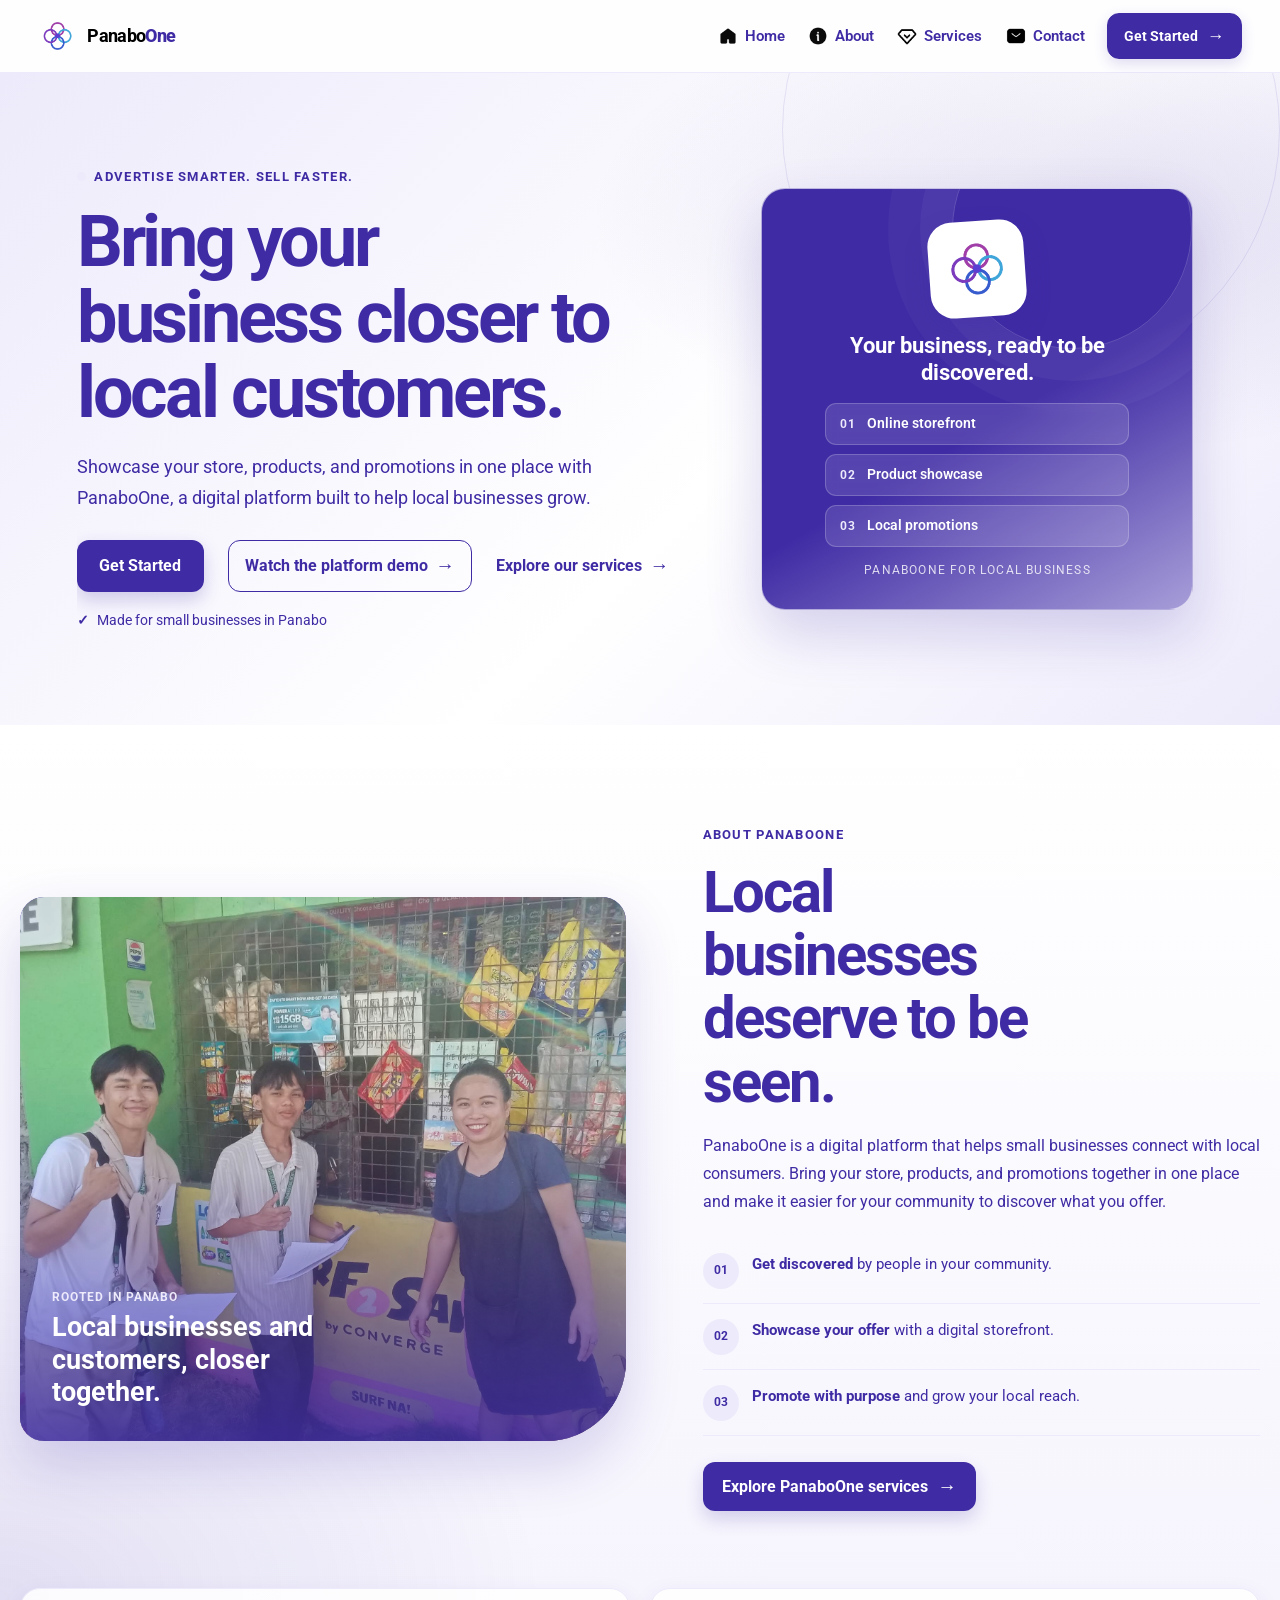
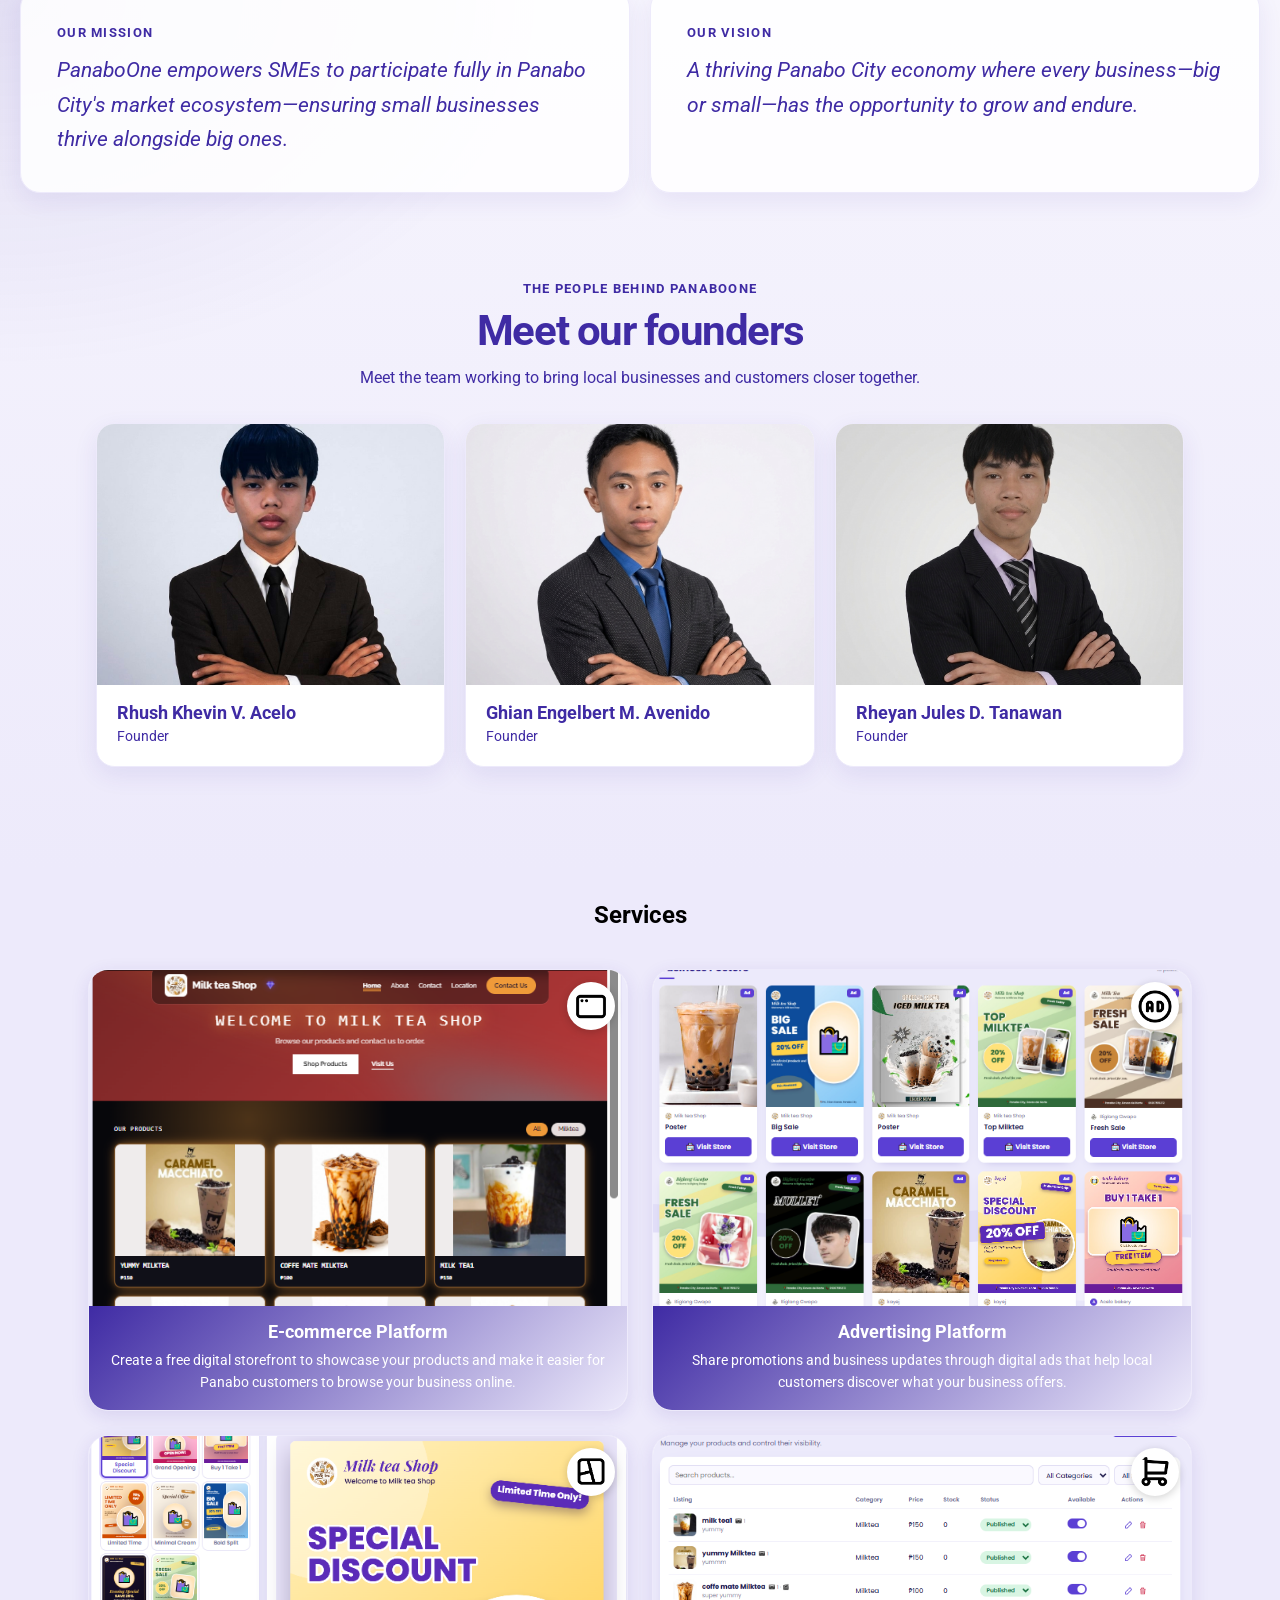
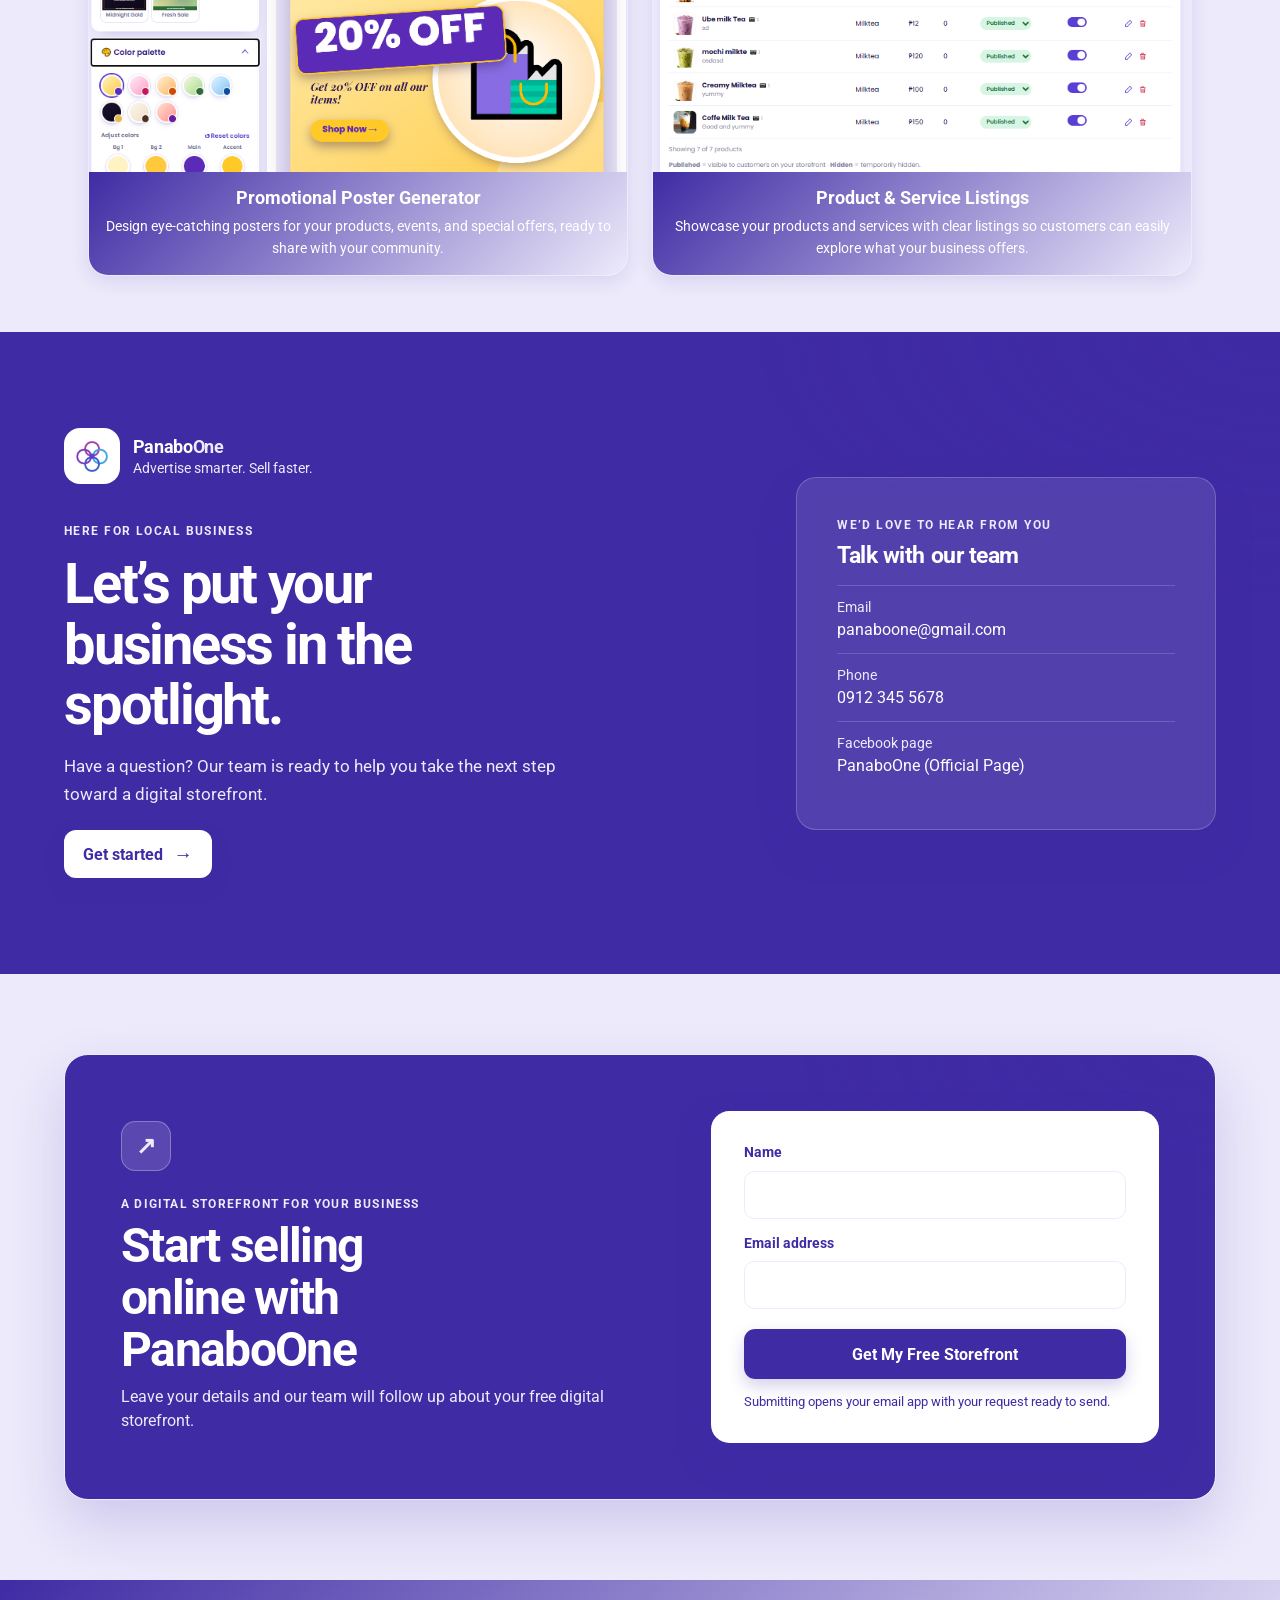
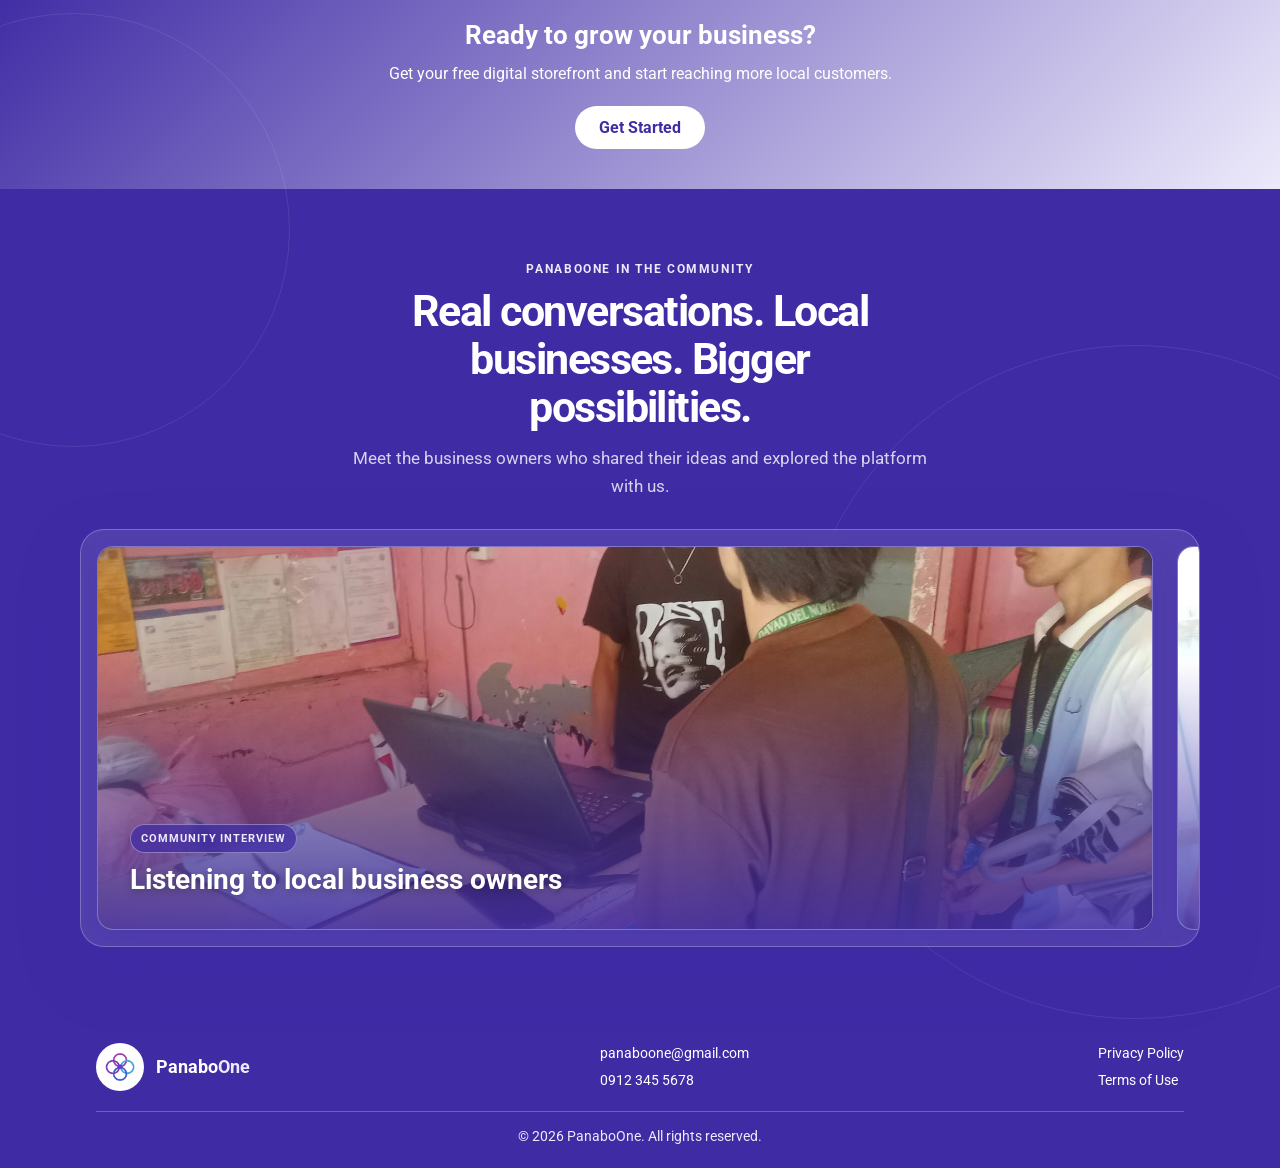
==== index.html @ dd3eda72 "Fix 404 error v4" ====
<!DOCTYPE html>
<html lang="en">
<head>
    <meta charset="UTF-8">
    <meta name="viewport" content="width=device-width, initial-scale=1.0">
    <title>PanaboOne | Landing Page</title>
    <link rel="stylesheet" href="index.css">
    <link rel="stylesheet" href="https://fonts.googleapis.com/css?family=Roboto">
</head>
<body>
    <header>
        <div id="nav-container">
            <a class="site-brand" href="#home" aria-label="PanaboOne home">
                <img src="Assets/Logo-v2.png" alt="" id="logo">
                <span style="font-family: Roboto; font-weight: bold; color: black;">Panabo<strong>One</strong></span>
            </a>
            <div id="nav-menu-icon-container">
                <nav id="nav" aria-label="Main navigation" aria-hidden="true">
                    <div class="nav-panel-heading">
                        <span>Explore PanaboOne</span>
                        <p>Discover how we help local businesses grow.</p>
                    </div>
                    <ul>
                        <li><a href="#home"><img src="Assets/Home-icon.png" alt="">Home</a></li>
                        <li><a href="#about"><img src="Assets/about-icon.png" alt="">About</a></li>
                        <li><a href="#services"><img src="Assets/services-icon.png" alt="">Services</a></li>
                        <li><a href="#contact"><img src="Assets/contact-icon.png" alt="">Contact</a></li>
                    </ul>
                </nav>
                <a class="nav-cta" href="https://panaboone.vercel.app/CreateAccount/createAccount.html" target="_blank">Get Started <span aria-hidden="true">&rarr;</span></a>
                <button id="nav-btn" type="button" aria-label="Open navigation menu" aria-controls="nav" aria-expanded="false">
                    <img src="Assets/menu-icon-black.png" alt="" id="nav-menu-icon">
                </button>
            </div>
        </div>
    </header>
    <button id="nav-overlay" type="button" aria-label="Close navigation menu" tabindex="-1" hidden></button>
    <main>
        <section id="home" class="sections">
            <div id="hero-cont">
                <div class="hero-copy">
                    <p class="hero-eyebrow">Advertise smarter. Sell faster.</p>
                    <h1>Bring your business closer to <span>local customers.</span></h1>
                    <p class="hero-description">
                        Showcase your store, products, and promotions in one place with PanaboOne,
                        a digital platform built to help local businesses grow.
                    </p>
                    <div class="hero-actions">
                        <a href="https://panaboone.vercel.app/CreateAccount/createAccount.html" target="_blank" id="CTA-btn">Get Started</a>
                        <a href="PanaboOne-Promotional/Demo/demo.html" class="demo-button">Watch the platform demo <span aria-hidden="true">&rarr;</span></a>
                        <a href="#services" class="hero-secondary-link">Explore our services <span aria-hidden="true">&rarr;</span></a>
                    </div>
                    <p class="hero-note">Made for small businesses in Panabo</p>
                </div>
                <div class="hero-visual" aria-label="Ways PanaboOne helps your business">
                    <div class="hero-visual-glow"></div>
                    <div class="hero-logo-wrap">
                        <img src="Assets/Logo-v2.png" alt="panaboOne logo">
                    </div>
                    <p class="hero-visual-title">Your business, ready to be discovered.</p>
                    <ul class="hero-feature-list">
                        <li><span aria-hidden="true">01</span> Online storefront</li>
                        <li><span aria-hidden="true">02</span> Product showcase</li>
                        <li><span aria-hidden="true">03</span> Local promotions</li>
                    </ul>
                    <span class="hero-visual-tag">PanaboOne for local business</span>
                </div>
            </div>  
        </section>

        <section id="about" class="sections">
            <div class="about-layout">
                <div class="about-visual">
                    <img src="Assets/inerview1.jpg" alt="PanaboOne team showcasing digital storefronts inside a local business">
                    <div class="about-visual-caption">
                        <span>Rooted in Panabo</span>
                        <strong>Local businesses and customers, closer together.</strong>
                    </div>
                </div>
                <div class="about-copy">
                    <p class="about-eyebrow">About PanaboOne</p>
                    <h2>Local businesses deserve to be seen.</h2>
                    <p>
                        PanaboOne is a digital platform that helps small businesses connect with local consumers.
                        Bring your store, products, and promotions together in one place and make it easier for your
                        community to discover what you offer.
                    </p>
                    <ul class="about-benefits">
                        <li><span aria-hidden="true">01</span><span><strong>Get discovered</strong> by people in your community.</span></li>
                        <li><span aria-hidden="true">02</span><span><strong>Showcase your offer</strong> with a digital storefront.</span></li>
                        <li><span aria-hidden="true">03</span><span><strong>Promote with purpose</strong> and grow your local reach.</span></li>
                    </ul>
                    <a class="about-cta" href="#services">Explore PanaboOne services <span aria-hidden="true">&rarr;</span></a>
                </div>
            </div>
            <div class="about-purpose" aria-label="PanaboOne mission and vision">
                <article class="purpose-card" aria-labelledby="mission-heading">
                    <h3 id="mission-heading">Our Mission</h3>
                    <p><em>PanaboOne empowers SMEs to participate fully in Panabo City's market ecosystem—ensuring small businesses thrive alongside big ones.</em></p>
                </article>
                <article class="purpose-card" aria-labelledby="vision-heading">
                    <h3 id="vision-heading">Our Vision</h3>
                    <p><em>A thriving Panabo City economy where every business—big or small—has the opportunity to grow and endure.</em></p>
                </article>
            </div>
            <div class="founders-section" aria-labelledby="founders-heading">
                <div class="founders-heading">
                    <p class="about-eyebrow">The people behind PanaboOne</p>
                    <h2 id="founders-heading">Meet our founders</h2>
                    <p>Meet the team working to bring local businesses and customers closer together.</p>
                </div>
                <div class="founders-grid">
                    <article class="founder-card">
                        <img src="Assets/founders-1.jpg" alt="Portrait of founder Adrian Santos" loading="lazy">
                        <div class="founder-info">
                            <h3>Rhush Khevin V. Acelo</h3>
                            <p>Founder</p>
                        </div>
                    </article>
                    <article class="founder-card">
                        <img src="Assets/founders-2.jpg" alt="Portrait of founder Camille Reyes" loading="lazy">
                        <div class="founder-info">
                            <h3>Ghian Engelbert M. Avenido</h3>
                            <p>Founder</p>
                        </div>
                    </article>
                    <article class="founder-card">
                        <img src="Assets/founders-3.jpg" alt="Portrait of founder Marco Villanueva" loading="lazy">
                        <div class="founder-info">
                            <h3>Rheyan Jules D. Tanawan</h3>
                            <p>Founder</p>
                        </div>
                    </article>
                </div>
            </div>
        </section>

        <section id="services">
            <h1 >Services</h1>
            <div id="carousel-container" class="services-grid">
                <div class="carousel-card">
                    <img class="service-icons" src="/Assets/App Window.png" alt="e-commerce icon">
                    <div class="carousel-img-container">
                        <img  class="service-img" src="Assets/storefront.png" alt="e-commerce platform">
                    </div>
                    <div class="carousel-description">
                        <h2>E-commerce Platform</h2>
                        <p>Create a free digital storefront to showcase your products and make it easier for Panabo customers to browse your business online.</p>
                    </div>
                </div>
                <div class="carousel-card">
                    <img class="service-icons" src="/Assets/Ad Circle.png" alt="e-commerce icon">
                    <div class="carousel-img-container">
                        <img  class="service-img" src="Assets/advertisements.png" alt="e-commerce platform">
                    </div>
                    <div class="carousel-description">
                        <h2>Advertising Platform</h2>
                        <p>Share promotions and business updates through digital ads that help local customers discover what your business offers.</p>
                    </div>
                </div>
                <div class="carousel-card">
                    <img class="service-icons" src="/Assets/Layout Collage.png" alt="e-commerce icon">
                    <div class="carousel-img-container">
                        <img  class="service-img" src="Assets/Promotional-generation.png" alt="e-commerce platform">
                    </div>
                    <div class="carousel-description">
                        <h2>Promotional Poster Generator</h2>
                        <p>Design eye-catching posters for your products, events, and special offers, ready to share with your community.</p>
                    </div>
                </div>
                <div class="carousel-card">
                    <img class="service-icons" src="/Assets/Shopping Cart.png" alt="e-commerce icon">
                    <div class="carousel-img-container">
                        <img  class="service-img" src="Assets/product-list.png" alt="e-commerce platform">
                    </div>
                    <div class="carousel-description">
                        <h2>Product &amp; Service Listings</h2>
                        <p>Showcase your products and services with clear listings so customers can easily explore what your business offers.</p>
                    </div>
                </div>
            </div>

        </section>

        <section id="contact" aria-labelledby="contact-heading">
            <div class="contact-layout">
                <div class="contact-intro">
                    <div class="contact-brand">
                        <img src="Assets/Logo-v2.png" alt="">
                        <div>
                            <h2>Panabo<span>One</span></h2>
                            <p>Advertise smarter. Sell faster.</p>
                        </div>
                    </div>
                    <p class="contact-eyebrow">Here for local business</p>
                    <h2 id="contact-heading">Let’s put your business in the spotlight.</h2>
                    <p class="contact-description">Have a question? Our team is ready to help you take the next step toward a digital storefront.</p>
                    <a class="contact-cta" href="https://panaboone.vercel.app/CreateAccount/createAccount.html" target="_blank">Get started <span aria-hidden="true">&rarr;</span></a>
                </div>
                <div class="contact-details">
                    <p class="contact-details-eyebrow">We’d love to hear from you</p>
                    <h3>Talk with our team</h3>
                    <ul>
                        <li>
                            <span>Email</span>
                            <a href="mailto:panaboone@gmail.com">panaboone@gmail.com</a>
                        </li>
                        <li>
                            <span>Phone</span>
                            <a href="tel:+639123455678">0912 345 5678</a>
                        </li>
                        <li>
                            <span>Facebook page</span>
                            <a href="https://www.facebook.com/profile.php?id=61596672921674" target="_blank"><p>PanaboOne (Official Page)</p></a>
                        </li>
                    </ul>
                </div>
            </div>
        </section>

        <section id="lead-capture" aria-labelledby="lead-capture-heading">
            <div class="lead-capture-copy">
                <p class="lead-capture-eyebrow">A digital storefront for your business</p>
                <h2 id="lead-capture-heading">Start selling online with PanaboOne</h2>
                <p>Leave your details and our team will follow up about your free digital storefront.</p>
            </div>
            <form id="lead-form">
                <label for="lead-name">Name</label>
                <input id="lead-name" name="name" type="text" autocomplete="name" required>

                <label for="lead-email">Email address</label>
                <input id="lead-email" name="email" type="email" autocomplete="email" required>

                <button type="submit">Get My Free Storefront</button>
                <p class="lead-form-note">Submitting opens your email app with your request ready to send.</p>
            </form>
        </section>

        <section id="final-cta" aria-labelledby="final-cta-heading">
            <h2 id="final-cta-heading">Ready to grow your business?</h2>
            <p>Get your free digital storefront and start reaching more local customers.</p>
            <a href="https://panaboone.vercel.app/CreateAccount/createAccount.html" target="_blank">Get Started</a>
        </section>
        <div class="home-cont">
            <div class="showcase-heading">
                <p class="showcase-eyebrow">PanaboOne in the community</p>
                <h2>Real conversations. Local businesses. Bigger possibilities.</h2>
                <p>Meet the business owners who shared their ideas and explored the platform with us.</p>
            </div>
            <div class="home-slideshow" id="home-slideshow" role="region" aria-label="PanaboOne interviews and platform testing" aria-roledescription="carousel">
                <div class="slideshow-track">
                    <div class="slideshow-set">
                        <figure class="slideshow-slide">
                            <img src="Assets/CV2.jpg" alt="Community members meeting with the PanaboOne team">
                            <figcaption><span>Community interview</span>Listening to local business owners</figcaption>
                        </figure>
                        <figure class="slideshow-slide">
                            <img src="Assets/CV10.jpg" alt="Community members viewing the PanaboOne platform">
                            <figcaption><span>Platform walkthrough</span>Exploring PanaboOne together</figcaption>
                        </figure>
                        <figure class="slideshow-slide">
                            <img src="Assets/CV6.jpg" alt="A community member using a laptop during a PanaboOne visit">
                            <figcaption><span>Local user feedback</span>Ideas that help shape the experience</figcaption>
                        </figure>
                        <figure class="slideshow-slide">
                            <img src="Assets/CV3.jpg" alt="The PanaboOne team speaking with community members">
                            <figcaption><span>Community demo</span>Bringing local businesses online</figcaption>
                        </figure>
                        <figure class="slideshow-slide">
                            <img src="Assets/promote-img.jpg" alt="PanaboOne promotional image featuring local businesses">
                            <figcaption><span>Made for Panabo</span>A brighter way to be discovered</figcaption>
                        </figure>
                    </div>
                    <div class="slideshow-set" aria-hidden="true">
                        <figure class="slideshow-slide">
                            <img src="Assets/CV2.jpg" alt="">
                            <figcaption><span>Community interview</span>Listening to local business owners</figcaption>
                        </figure>
                        <figure class="slideshow-slide">
                            <img src="Assets/CV10.jpg" alt="">
                            <figcaption><span>Platform walkthrough</span>Exploring PanaboOne together</figcaption>
                        </figure>
                        <figure class="slideshow-slide">
                            <img src="Assets/CV6.jpg" alt="">
                            <figcaption><span>Local user feedback</span>Ideas that help shape the experience</figcaption>
                        </figure>
                        <figure class="slideshow-slide">
                            <img src="Assets/CV3.jpg" alt="">
                            <figcaption><span>Community demo</span>Bringing local businesses online</figcaption>
                        </figure>
                        <figure class="slideshow-slide">
                            <img src="Assets/promote-img.jpg" alt="">
                            <figcaption><span>Made for Panabo</span>A brighter way to be discovered</figcaption>
                        </figure>
                    </div>
                </div>
            </div>
        </div>
    </main>
    <script src="index.js"></script>
    <footer id="site-footer">
        <div class="footer-main">
            <a class="footer-brand" href="#home" aria-label="PanaboOne home">
                <img src="Assets/Logo-v2.png" alt="">
                <strong>Panabo<span>One</span></strong>
            </a>
            <address class="footer-contact">
                <a href="mailto:panaboone@gmail.com">panaboone@gmail.com</a>
                <a href="tel:+639123455678">0912 345 5678</a>
            </address>
            <nav class="footer-legal" aria-label="Legal">
                <a href="PanaboOne-Promotional/Privacy-Terms/privacy-policy.html">Privacy Policy</a>
                <a href="PanaboOne-Promotional/Privacy-Terms/terms-of-use.html">Terms of Use</a>
            </nav>
        </div>
        <p class="footer-copyright">&copy; 2026 PanaboOne. All rights reserved.</p>
    </footer>
</body>
</html>
---- index.css ----
*{
    box-sizing: border-box;
    margin: 0;
    padding: 0;
}
html{
    scroll-behavior: smooth;
    overflow-x: clip;
}
body{
    overflow-x: clip;
    background-color: #edeafb;
}
:root{
    --themecolor: linear-gradient(to right, #3f2ba4, #edeafb);
    --main-font: 'Roboto', sans-serif;
}


header{
    display: flex;
    align-items: center;
    justify-content: center;
    width: 100%;
    border-bottom: 1px solid #edeafb;
    background: rgba(255, 255, 255, 0.96);
    box-shadow: 0 4px 18px rgba(63, 43, 164, 0.06);
    font-family: var(--main-font);
}
#nav-menu-icon{
    display: block;
    width: 1.4rem;
    height: 1.4rem;
    object-fit: contain;
}
#nav-container{
    width: 100%;
    max-width: 88rem;
    min-height: 4.5rem;
    display: flex;
    align-items: center;
    justify-content: space-between;
    gap: 1rem;
    margin: 0 auto;
    padding: 0 clamp(1rem, 3vw, 2.5rem);
}
.site-brand{
    display: flex;
    align-items: center;
    flex: 0 0 auto;
    gap: 0.65rem;
    color: #3f2ba4;
    font-size: 1.15rem;
    font-weight: 500;
    letter-spacing: -0.035em;
    text-decoration: none;
}
.site-brand strong{
    color: #3f2ba4;
    font-weight: 800;
}
#nav-menu-icon-container{
    display: flex;
    align-items: center;
    justify-content: flex-end;
    gap: 0.75rem;
    flex: 0 0 auto;
}
#nav-menu-icon-container button{
    display: grid;
    place-items: center;
    width: 2.75rem;
    height: 2.75rem;
    border: 1px solid #edeafb;
    border-radius: 0.8rem;
    background: #fff;
    cursor: pointer;
    position: relative;
    z-index: 102;
    transition: background-color 160ms ease, border-color 160ms ease, box-shadow 160ms ease;
}
#nav-menu-icon-container button:hover{
    border-color: #edeafb;
    background: #edeafb;
    box-shadow: 0 4px 12px rgba(63, 43, 164, 0.1);
}
#nav-menu-icon-container button:focus-visible,
.site-brand:focus-visible,
.nav-cta:focus-visible{
    outline: 3px solid #3f2ba4;
    outline-offset: 3px;
}
#logo{
    width: 2.4rem;
    height: auto;
    flex: 0 0 auto;
}
.nav-cta{
    display: none;
}
#nav{
    display: flex;
    position: fixed;
    top: 0;
    right: 0;
    z-index: 101;
    width: min(22rem, 88vw);
    height: 100vh;
    height: 100dvh;
    flex-direction: column;
    gap: 1.5rem;
    padding: 6rem 1.25rem 1.5rem;
    background: #fff;
    box-shadow: -8px 0 30px rgba(63, 43, 164, 0.2);
    font-family: var(--main-font);
    font-size: 1rem;
    transform: translateX(105%);
    visibility: hidden;
    transition: transform 250ms ease, visibility 250ms ease;
}
#nav li{
    list-style: none;
}
#nav ul{
    display: flex;
    flex-direction: column;
    gap: 0.75rem;
    width: 100%;
}
#nav li>a{
    display: flex;
    align-items: center;
    gap: 0.85rem;
    min-height: 3.25rem;
    padding: 0.65rem 0.75rem;
    border-radius: 0.75rem;
    color: #3f2ba4;
    font-weight: 600;
    text-decoration: none;
    transition: background-color 150ms ease, color 150ms ease;
}
#nav li>a:hover,
#nav li>a:focus-visible{
    background: #edeafb;
    color: #3f2ba4;
}
#nav li>a img{
    width: 1.6rem;
    height: 1.6rem;
    object-fit: contain;
}
.nav-panel-heading{
    display: flex;
    flex-direction: column;
    gap: 0.45rem;
    padding: 0.25rem 0.75rem 1rem;
    border-bottom: 1px solid #edeafb;
}
.nav-panel-heading span{
    color: #3f2ba4;
    font-size: 1.2rem;
    font-weight: 750;
}
.nav-panel-heading p{
    color: #3f2ba4;
    font-size: 0.9rem;
    line-height: 1.5;
}
#nav.nav-visible{
    transform: translateX(0);
    visibility: visible;
}
#nav-overlay{
    position: fixed;
    inset: 0;
    z-index: 100;
    width: 100%;
    height: 100%;
    border: 0;
    background: rgba(63, 43, 164, 0.58);
    cursor: pointer;
    opacity: 0;
    transition: opacity 250ms ease;
}
#nav-overlay.overlay-visible{
    opacity: 1;
}
body.nav-open{
    overflow: hidden;
}
@media (prefers-reduced-motion: reduce){
    #nav,
    #nav-overlay{
        transition-duration: 0.01ms;
    }
}
@media (min-width: 900px){
    #nav-menu-icon-container{
        width: auto;
    }
    #nav-menu-icon-container #nav-btn{
        display: none;
    }
    .nav-cta{
        display: inline-flex;
        align-items: center;
        justify-content: center;
        gap: 0.55rem;
        min-height: 2.8rem;
        padding: 0.7rem 1rem;
        border: 1px solid #3f2ba4;
        border-radius: 0.75rem;
        background: linear-gradient(110deg, #3f2ba4, #3f2ba4);
        box-shadow: 0 5px 14px rgba(63, 43, 164, 0.16);
        color: #fff;
        font-family: var(--main-font);
        font-size: 0.9rem;
        font-weight: 700;
        text-decoration: none;
        white-space: nowrap;
        transition: transform 160ms ease, box-shadow 160ms ease;
    }
    .nav-cta:hover{
        transform: translateY(-1px);
        box-shadow: 0 8px 18px rgba(63, 43, 164, 0.23);
    }
    .nav-cta span{
        font-size: 1.1rem;
    }
    #nav-menu-icon-container #nav{
        position: static;
        width: auto;
        height: auto;
        flex-direction: row;
        align-items: center;
        gap: 0;
        padding: 0;
        transform: none;
        visibility: visible;
        border-radius: 0;
        background: transparent;
        box-shadow: none;
    }
    #nav .nav-panel-heading{
        display: none;
    }
    #nav ul{
        flex-direction: row;
        gap: 0.15rem;
        width: auto;
    }
    #nav li>a{
        gap: 0.45rem;
        min-height: 2.65rem;
        padding: 0.55rem 0.65rem;
        white-space: nowrap;
        font-size: 0.92rem;
    }
    #nav li>a img{
        width: 1.25rem;
        height: 1.25rem;
    }
}
/*First Section Hero or Homepage*/
#home{
    width: 100%;
    height: auto;
    display: flex;
    flex-direction: column;
    font-family: var(--main-font);
}
#hero-cont{
    position: relative;
    isolation: isolate;
    display: grid;
    grid-template-columns: minmax(0, 1fr);
    align-items: center;
    gap: 2rem;
    width: 100%;
    max-width: 80rem;
    min-height: 34rem;
    margin: 0 auto;
    padding: clamp(2.5rem, 8vw, 6rem) clamp(1.25rem, 6vw, 5rem);
    overflow: hidden;
    background:
        radial-gradient(ellipse at 86% 22%, rgba(63, 43, 164, 0.13), transparent 32rem),
        linear-gradient(135deg, #edeafb 0%, #fff 58%, #edeafb 100%);
}
#hero-cont::before{
    position: absolute;
    top: -12rem;
    right: 0;
    z-index: -1;
    width: 31rem;
    height: 31rem;
    border: 1px solid rgba(63, 43, 164, 0.1);
    border-radius: 50%;
    content: "";
}
.hero-copy{
    display: flex;
    flex-direction: column;
    align-items: flex-start;
    gap: 1.25rem;
    max-width: 42rem;
    overflow-x: clip;
    overflow-y: visible;
    text-align: left;
}
.hero-eyebrow{
    display: inline-flex;
    align-items: center;
    gap: 0.55rem;
    color: #3f2ba4;
    font-size: 0.8rem;
    font-weight: 700;
    letter-spacing: 0.1em;
    text-transform: uppercase;
}
.hero-eyebrow::before{
    width: 0.55rem;
    height: 0.55rem;
    border-radius: 50%;
    background: #edeafb;
    content: "";
}
.hero-copy h1{
    max-width: 13ch;
    overflow-x: clip;
    overflow-y: visible;
    color: #3f2ba4;
    font-size: clamp(2.5rem, 7vw, 4.5rem);
    line-height: 1.05;
    letter-spacing: -0.045em;
}
.hero-copy h1 span{
    color: #3f2ba4;
}
.hero-description{
    max-width: 36rem;
    color: #3f2ba4;
    font-size: clamp(1rem, 2vw, 1.15rem);
    line-height: 1.7;
}
.hero-actions{
    display: flex;
    flex-wrap: wrap;
    align-items: center;
    gap: 1rem 1.5rem;
    margin-top: 0.4rem;
}
.hero-actions #CTA-btn{
    display: inline-flex;
    align-items: center;
    justify-content: center;
    min-height: 3.25rem;
    padding: 0.85rem 1.4rem;
    border: 0;
    border-radius: 0.75rem;
    background: linear-gradient(100deg, #3f2ba4, #3f2ba4);
    box-shadow: 0 8px 18px rgba(63, 43, 164, 0.22);
    color: #fff;
    font-weight: 700;
    text-align: center;
    text-decoration: none;
    transition: transform 160ms ease, box-shadow 160ms ease;
}
.hero-actions #CTA-btn:hover{
    transform: translateY(-2px);
    box-shadow: 0 11px 22px rgba(63, 43, 164, 0.28);
}
.hero-actions #CTA-btn:focus-visible,
.demo-button:focus-visible,
.hero-secondary-link:focus-visible{
    outline: 3px solid #3f2ba4;
    outline-offset: 4px;
}
.demo-button{
    display: inline-flex;
    align-items: center;
    justify-content: center;
    gap: 0.5rem;
    min-height: 3.25rem;
    padding: 0.75rem 1rem;
    border: 1px solid #3f2ba4;
    border-radius: 0.75rem;
    color: #3f2ba4;
    font-weight: 700;
    text-align: center;
    text-decoration: none;
    transition: background-color 160ms ease, color 160ms ease;
}
.demo-button:hover{
    background: #edeafb;
}
.demo-button span{
    font-size: 1.2rem;
}
.hero-secondary-link{
    display: inline-flex;
    align-items: center;
    gap: 0.5rem;
    min-height: 2.75rem;
    color: #3f2ba4;
    font-weight: 700;
    text-decoration: none;
}
.hero-secondary-link span{
    font-size: 1.2rem;
    transition: transform 160ms ease;
}
.hero-secondary-link:hover span{
    transform: translateX(4px);
}
.hero-note{
    display: inline-flex;
    align-items: center;
    gap: 0.5rem;
    color: #3f2ba4;
    font-size: 0.9rem;
}
.hero-note::before{
    color: #3f2ba4;
    content: "\2713";
    font-weight: 700;
}
.hero-visual{
    position: relative;
    display: flex;
    flex-direction: column;
    align-items: center;
    gap: 1rem;
    width: 100%;
    max-width: 27rem;
    min-height: 23rem;
    justify-self: center;
    padding: 2rem clamp(1.25rem, 5vw, 2.5rem);
    overflow: hidden;
    border: 1px solid rgba(255, 255, 255, 0.6);
    border-radius: 1.5rem;
    background: linear-gradient(150deg, #3f2ba4 0%, #3f2ba4 55%, #edeafb 130%);
    box-shadow: 0 24px 55px rgba(63, 43, 164, 0.2);
    color: #fff;
    text-align: center;
}
.hero-visual-glow{
    position: absolute;
    top: -5rem;
    right: 0;
    width: 15rem;
    height: 15rem;
    border: 1px solid rgba(255, 255, 255, 0.18);
    border-radius: 50%;
    box-shadow: 0 0 0 2rem rgba(255, 255, 255, 0.04), 0 0 0 4rem rgba(255, 255, 255, 0.03);
}
.hero-logo-wrap{
    z-index: 1;
    display: grid;
    place-items: center;
    width: 6rem;
    height: 6rem;
    border-radius: 1.5rem;
    background: #fff;
    box-shadow: 0 10px 24px rgba(63, 43, 164, 0.22);
    transform: rotate(-4deg);
}
.hero-logo-wrap img{
    width: 4.5rem;
    height: 4.5rem;
    object-fit: contain;
}
.hero-visual-title{
    z-index: 1;
    max-width: 16rem;
    font-size: 1.35rem;
    font-weight: 700;
    line-height: 1.25;
}
.hero-feature-list{
    z-index: 1;
    display: flex;
    flex-direction: column;
    gap: 0.6rem;
    width: 100%;
    max-width: 19rem;
    list-style: none;
    text-align: left;
}
.hero-feature-list li{
    display: flex;
    align-items: center;
    gap: 0.75rem;
    padding: 0.7rem 0.85rem;
    border: 1px solid rgba(255, 255, 255, 0.2);
    border-radius: 0.7rem;
    background: rgba(255, 255, 255, 0.12);
    backdrop-filter: blur(6px);
    font-size: 0.9rem;
    font-weight: 600;
}
.hero-feature-list li span{
    color: #edeafb;
    font-size: 0.75rem;
    font-weight: 700;
    letter-spacing: 0.06em;
}
.hero-visual-tag{
    z-index: 1;
    color: rgba(255, 255, 255, 0.8);
    font-size: 0.75rem;
    letter-spacing: 0.1em;
    text-transform: uppercase;
}
@media (min-width: 900px){
    #hero-cont{
        grid-template-columns: minmax(0, 1.15fr) minmax(20rem, 0.85fr);
        gap: clamp(2rem, 5vw, 5rem);
        min-height: 40rem;
    }
}
@media (max-width: 420px){
    .hero-actions{
        align-items: stretch;
        flex-direction: column;
        width: 100%;
    }
    .hero-actions #CTA-btn{
        width: 100%;
    }
}
.home-cont{
    position: relative;
    isolation: isolate;
    display: flex;
    flex-direction: column;
    align-items: center;
    gap: 1.75rem;
    min-height: 34rem;
    font-family: var(--main-font);
    background:
        radial-gradient(ellipse at 12% 0%, rgba(63, 43, 164, 0.18), transparent 28rem),
        linear-gradient(125deg, #3f2ba4 0%, #3f2ba4 55%, #3f2ba4 100%);
    padding: clamp(2.5rem, 6vw, 4.5rem) 1rem;
    width: 100%;
}
.home-cont::before,
.home-cont::after{
    position: absolute;
    z-index: -1;
    border: 1px solid rgba(255, 255, 255, 0.09);
    border-radius: 50%;
    content: "";
    pointer-events: none;
}
.home-cont::before{
    top: -11rem;
    left: -9rem;
    width: 27rem;
    height: 27rem;
}
.home-cont::after{
    right: -12rem;
    bottom: 0;
    width: 42rem;
    height: 42rem;
}
.showcase-heading{
    display: flex;
    flex-direction: column;
    align-items: center;
    gap: 0.7rem;
    max-width: 48rem;
    color: #fff;
    text-align: center;
}
.showcase-eyebrow{
    color: #edeafb;
    font-size: 0.78rem;
    font-weight: 700;
    letter-spacing: 0.13em;
    text-transform: uppercase;
}
.showcase-heading h2{
    max-width: 22ch;
    color: #fff;
    font-size: clamp(1.7rem, 4vw, 2.7rem);
    line-height: 1.12;
    letter-spacing: -0.035em;
}
.showcase-heading > p:last-child{
    max-width: 38rem;
    color: rgba(255, 255, 255, 0.8);
    font-size: clamp(0.95rem, 1.7vw, 1.08rem);
    line-height: 1.65;
}
.home-cont > h2{
    color: #fff;
    font-size: 1.25rem;
    text-align: center;
}
.home-slideshow{
    position: relative;
    isolation: isolate;
    width: min(100%, 70rem);
    padding: clamp(0.5rem, 1.5vw, 1rem);
    overflow: hidden;
    border: 1px solid rgba(255, 255, 255, 0.24);
    border-radius: 1.5rem;
    background: rgba(255, 255, 255, 0.1);
    box-shadow: 0 24px 60px rgba(63, 43, 164, 0.3);
    backdrop-filter: blur(8px);
}
.slideshow-track{
    display: flex;
    width: max-content;
    animation: slideshow-scroll 40s linear infinite;
}
.slideshow-set{
    display: flex;
    flex: none;
    gap: clamp(0.75rem, 2vw, 1.5rem);
    padding-right: clamp(0.75rem, 2vw, 1.5rem);
}
.slideshow-slide{
    position: relative;
    flex: 0 0 min(calc(100vw - 4rem), 66rem);
    height: clamp(14rem, 32vw, 24rem);
    overflow: hidden;
    border: 1px solid rgba(255, 255, 255, 0.35);
    border-radius: 1rem;
    background: #3f2ba4;
    box-shadow: 0 12px 30px rgba(63, 43, 164, 0.22);
}
.slideshow-slide img{
    display: block;
    width: 100%;
    height: 100%;
    object-fit: cover;
    transition: transform 500ms ease;
}
.slideshow-slide:hover img{
    transform: scale(1.025);
}
.slideshow-slide::after{
    position: absolute;
    inset: 30% 0 0;
    background: linear-gradient(transparent, rgba(63, 43, 164, 0.86));
    content: "";
    pointer-events: none;
}
.slideshow-slide figcaption{
    position: absolute;
    right: clamp(1rem, 3vw, 2rem);
    bottom: clamp(1rem, 3vw, 2rem);
    left: clamp(1rem, 3vw, 2rem);
    z-index: 1;
    display: flex;
    flex-direction: column;
    align-items: flex-start;
    gap: 0.55rem;
    color: #fff;
    font-size: clamp(1.1rem, 2.5vw, 1.75rem);
    font-weight: 700;
    line-height: 1.25;
    text-align: left;
    text-shadow: 0 2px 8px rgba(0, 0, 0, 0.3);
}
.slideshow-slide figcaption span{
    padding: 0.4rem 0.65rem;
    border: 1px solid rgba(255, 255, 255, 0.35);
    border-radius: 99px;
    background: rgba(63, 43, 164, 0.72);
    color: #edeafb;
    font-size: 0.7rem;
    font-weight: 700;
    letter-spacing: 0.08em;
    text-shadow: none;
    text-transform: uppercase;
    backdrop-filter: blur(8px);
}
@media (max-width: 600px){
    .home-cont{
        min-height: 0;
    }
    .home-slideshow{
        border-radius: 1rem;
    }
    .slideshow-slide{
        border-radius: 0.7rem;
    }
    .slideshow-slide figcaption{
        font-size: 1.05rem;
    }
    .slideshow-slide figcaption span{
        font-size: 0.62rem;
    }
}
@media (prefers-reduced-motion: reduce){
    .slideshow-slide img{
        transition: none;
    }
}
@keyframes slideshow-scroll{
    from{
        transform: translateX(0);
    }
    to{
        transform: translateX(-50%);
    }
}
@media (prefers-reduced-motion: reduce){
    .slideshow-track{
        animation: none;
    }
}
#promote-img{
    width: 80%;
    height: auto;
    border-radius: 1rem;
}

/*About Section*/

#about{
    position: relative;
    padding: clamp(3.5rem, 8vw, 7rem) 1.25rem;
    background:
        radial-gradient(ellipse at 0% 50%, rgba(63, 43, 164, 0.11), transparent 34rem),
        linear-gradient(180deg, #fff 0%, #edeafb 100%);
    font-family: var(--main-font);
}
.about-layout{
    display: grid;
    grid-template-columns: minmax(0, 1fr);
    align-items: center;
    gap: clamp(2rem, 6vw, 6rem);
    width: min(100%, 78rem);
    margin: 0 auto;
}
.about-visual{
    position: relative;
    display: flex;
    align-items: flex-end;
    min-height: clamp(22rem, 43vw, 34rem);
    overflow: hidden;
    border-radius: 1.5rem 1.5rem 5rem 1.5rem;
    background: #3f2ba4;
    box-shadow: 0 24px 55px rgba(63, 43, 164, 0.19);
}
.about-visual::after{
    position: absolute;
    inset: 30% 0 0;
    background: linear-gradient(180deg, transparent 0%, rgba(63, 43, 164, 0.12) 30%, rgba(63, 43, 164, 0.82) 100%);
    content: "";
}
.about-visual img{
    position: absolute;
    inset: 0;
    width: 100%;
    height: 100%;
    object-fit: cover;
    transition: transform 500ms ease;
}
.about-visual:hover img{
    transform: scale(1.035);
}
.about-visual-caption{
    position: absolute;
    z-index: 2;
    display: flex;
    flex-direction: column;
    gap: 0.45rem;
    right: clamp(1.25rem, 4vw, 2rem);
    bottom: clamp(1.25rem, 4vw, 2rem);
    left: clamp(1.25rem, 4vw, 2rem);
    color: #fff;
}
.about-visual-caption span{
    color: #edeafb;
    font-size: 0.75rem;
    font-weight: 700;
    letter-spacing: 0.08em;
    text-transform: uppercase;
}
.about-visual-caption strong{
    max-width: 18ch;
    font-size: clamp(1.2rem, 2.5vw, 1.7rem);
    line-height: 1.2;
}
.about-copy{
    display: flex;
    flex-direction: column;
    align-items: flex-start;
    gap: 1.15rem;
    color: #3f2ba4;
}
.about-eyebrow{
    color: #3f2ba4;
    font-size: 0.8rem;
    font-weight: 700;
    letter-spacing: 0.1em;
    text-transform: uppercase;
}
.about-copy h2{
    max-width: 12ch;
    color: #3f2ba4;
    font-size: clamp(2.35rem, 4.5vw, 3.8rem);
    line-height: 1.1;
    letter-spacing: -0.035em;
}
.about-copy > p:not(.about-eyebrow){
    max-width: 42rem;
    font-size: 1rem;
    line-height: 1.75;
}
.about-benefits{
    display: grid;
    gap: 0;
    width: 100%;
    margin: 0.25rem 0;
    list-style: none;
}
.about-benefits li{
    display: flex;
    align-items: flex-start;
    gap: 0.85rem;
    padding: 0.9rem 0;
    border-bottom: 1px solid #edeafb;
    font-size: 0.95rem;
    line-height: 1.45;
}
.about-benefits li > span:first-child{
    display: grid;
    flex: 0 0 2.25rem;
    place-items: center;
    width: 2.25rem;
    height: 2.25rem;
    border-radius: 50%;
    background: #edeafb;
    color: #3f2ba4;
    font-size: 0.75rem;
    font-weight: 700;
}
.about-benefits strong{
    color: #3f2ba4;
}
.about-cta{
    display: inline-flex;
    align-items: center;
    gap: 0.6rem;
    min-height: 2.75rem;
    margin-top: 0.25rem;
    padding: 0.8rem 1.2rem;
    border-radius: 0.75rem;
    background: linear-gradient(110deg, #3f2ba4, #3f2ba4);
    box-shadow: 0 8px 18px rgba(63, 43, 164, 0.2);
    color: #fff;
    font-weight: 700;
    text-decoration: none;
    transition: transform 160ms ease, box-shadow 160ms ease;
}
.about-cta:hover{
    transform: translateY(-2px);
    box-shadow: 0 11px 22px rgba(63, 43, 164, 0.28);
}
.about-cta span{
    font-size: 1.2rem;
    transition: transform 160ms ease;
}
.about-cta:hover span{
    transform: translateX(4px);
}
.about-cta:focus-visible{
    outline: 3px solid #3f2ba4;
    outline-offset: 4px;
}
.about-purpose{
    display: grid;
    grid-template-columns: repeat(2, minmax(0, 1fr));
    gap: 1.25rem;
    width: min(100%, 78rem);
    margin: clamp(3rem, 6vw, 5rem) auto 0;
}
.purpose-card{
    padding: clamp(1.5rem, 4vw, 2.25rem);
    border: 1px solid #edeafb;
    border-radius: 1.25rem;
    background: rgba(255, 255, 255, 0.88);
    box-shadow: 0 8px 24px rgba(63, 43, 164, 0.08);
}
.purpose-card h3{
    margin-bottom: 0.85rem;
    color: #3f2ba4;
    font-size: 0.8rem;
    font-weight: 700;
    letter-spacing: 0.1em;
    text-transform: uppercase;
}
.purpose-card p{
    color: #3f2ba4;
    font-size: clamp(1.05rem, 2vw, 1.3rem);
    line-height: 1.65;
}
.founders-section{
    width: min(100%, 78rem);
    margin: clamp(3.5rem, 7vw, 5.5rem) auto 0;
}
.founders-heading{
    display: flex;
    flex-direction: column;
    gap: 0.65rem;
    max-width: 42rem;
    margin: 0 auto 2rem;
    text-align: center;
}
.founders-heading h2{
    color: #3f2ba4;
    font-size: clamp(1.8rem, 4vw, 2.6rem);
    line-height: 1.15;
    letter-spacing: -0.035em;
}
.founders-heading > p:last-child{
    color: #3f2ba4;
    font-size: 1rem;
    line-height: 1.65;
}
.founders-grid{
    display: grid;
    grid-template-columns: repeat(auto-fit, minmax(min(100%, 15rem), 1fr));
    gap: 1.25rem;
    width: min(100%, 68rem);
    margin: 0 auto;
}
.founder-card{
    overflow: hidden;
    border: 1px solid #edeafb;
    border-radius: 1.15rem;
    background: #fff;
    box-shadow: 0 8px 24px rgba(63, 43, 164, 0.09);
}
.founder-card img{
    display: block;
    width: 100%;
    aspect-ratio: 4 / 3;
    object-fit: cover;
    object-position: center 25%;
}
.founder-info{
    padding: 1.15rem 1.25rem 1.3rem;
}
.founder-info h3{
    color: #3f2ba4;
    font-size: 1.1rem;
}
.founder-info p{
    margin-top: 0.3rem;
    color: #3f2ba4;
    font-size: 0.9rem;
}
@media (min-width: 900px){
    .about-layout{
        grid-template-columns: minmax(0, 1fr) minmax(0, 0.92fr);
    }
}
@media (max-width: 600px){
    .about-purpose{
        grid-template-columns: minmax(0, 1fr);
    }
}
@media (prefers-reduced-motion: reduce){
    .about-visual img,
    .about-cta{
        transition: none;
    }
}

#services{
    display: flex;
    flex-direction: column;
    justify-content: center;
    align-items: center;
    gap: 1rem;
    width: 100%;
    padding: 2rem 0;
    font-family: var(--main-font);
}
#carousel-container{
    width: min(100%, 72rem);
    max-width: 100%;
    padding: 1rem 1rem 1.5rem;
    display: flex;
    flex-direction: row;
    align-items: stretch;
    gap: 1rem;
    overflow-y: hidden;
    overflow-x: auto;
    scroll-snap-type: x mandatory;
    scroll-padding-inline: 1rem;
    -webkit-overflow-scrolling: touch;
}
.carousel-card{
    position: relative;
    flex: 0 0 min(82vw, 22rem);
    display: flex;
    flex-direction: column;
    overflow: hidden;
    border: 1px solid #edeafb;
    border-radius: 1.25rem;
    background: #fff;
    box-shadow: 0 5px 18px rgba(63, 43, 164, 0.12);
    scroll-snap-align: start;
    transition: transform 180ms ease, box-shadow 180ms ease, border-color 180ms ease;
}
.carousel-card:hover{
    transform: translateY(-5px);
    border-color: #edeafb;
    box-shadow: 0 14px 28px rgba(63, 43, 164, 0.2);
}
.carousel-img-container{
    width: 100%;
    aspect-ratio: 16 / 10;
    display: flex;
    justify-content: center;
    overflow: hidden;
}
.carousel-img-container img{
    width: 100%;
    height: 100%;
    object-fit: cover;
}
.carousel-description{
    font-family: var(--main-font);
    display: flex;
    flex-direction: column;
    flex: 1;
    gap: 0.5rem;
    align-items: center;
    text-align: center;
    background: linear-gradient(135deg, #3f2ba4, #edeafb);
    color: #fff;
    padding: 1rem;
}
.carousel-description h2{
    font-size: 1.1rem;
}
.carousel-description p{
    font-size: 0.9rem;
    line-height: 1.5;
}
.service-icons{
    width: 3rem;
    height: 3rem;
    position: absolute;
    top: 0.75rem;
    right: 0.75rem;
    z-index: 1;
    background-color: #fff;
    padding: 0.4rem;
    border-radius: 50%;
    box-shadow: 0 2px 8px rgba(0, 0, 0, 0.18);
}
#carousel-container::-webkit-scrollbar{
    height: 0.5rem;
}
#carousel-container::-webkit-scrollbar-thumb{
    background: #3f2ba4;
    border-radius: 1rem;
}
#carousel-container::-webkit-scrollbar-track{
    background: #edeafb;
    border-radius: 1rem;
}

@media (min-width: 900px){
    #carousel-container.services-grid{
        display: grid;
        grid-template-columns: repeat(2, minmax(0, 1fr));
        gap: 1.5rem;
        width: min(100% - 3rem, 72rem);
        padding: 1.5rem;
        overflow: visible;
        scroll-snap-type: none;
    }
    .carousel-card{
        min-width: 0;
        min-height: 100%;
    }
}
@media (prefers-reduced-motion: reduce){
    .carousel-card{
        transition: none;
    }
    .carousel-card:hover{
        transform: none;
    }
}
#contact{
    position: relative;
    isolation: isolate;
    overflow: hidden;
    width: 100%;
    padding: clamp(3.5rem, 8vw, 6rem) 1.25rem;
    background:
        radial-gradient(ellipse at 100% 0%, rgba(63, 43, 164, 0.24), transparent 34rem),
        linear-gradient(125deg, #3f2ba4, #3f2ba4);
    color: #fff;
    font-family: var(--main-font);
}
.contact-layout{
    display: grid;
    grid-template-columns: minmax(0, 1fr);
    gap: 2.5rem;
    width: min(100%, 72rem);
    margin: 0 auto;
}
.contact-intro{
    display: flex;
    flex-direction: column;
    align-items: flex-start;
    gap: 1rem;
}
.contact-brand{
    display: flex;
    align-items: center;
    gap: 0.8rem;
    margin-bottom: 1rem;
}
.contact-brand img{
    width: 3.5rem;
    height: 3.5rem;
    object-fit: contain;
    background: #fff;
    border-radius: 1rem;
    padding: 0.4rem;
}
.contact-brand h2{
    font-size: 1.15rem;
    letter-spacing: -0.02em;
}
.contact-brand h2 span{
    color: #edeafb;
}
.contact-brand p{
    margin-top: 0.2rem;
    color: #edeafb;
    font-size: 0.85rem;
}
.contact-eyebrow,
.contact-details-eyebrow{
    color: #edeafb;
    font-size: 0.75rem;
    font-weight: 700;
    letter-spacing: 0.12em;
    text-transform: uppercase;
}
.contact-intro > h2{
    max-width: 14ch;
    font-size: clamp(2rem, 4.5vw, 3.5rem);
    line-height: 1.08;
    letter-spacing: -0.04em;
}
.contact-description{
    max-width: 34rem;
    color: #edeafb;
    font-size: 1.05rem;
    line-height: 1.7;
}
.contact-cta{
    display: inline-flex;
    align-items: center;
    gap: 0.65rem;
    min-height: 3rem;
    margin-top: 0.35rem;
    padding: 0.75rem 1.2rem;
    border-radius: 0.75rem;
    background: #fff;
    box-shadow: 0 8px 20px rgba(63, 43, 164, 0.16);
    color: #3f2ba4;
    font-weight: 700;
    text-decoration: none;
    transition: transform 160ms ease, box-shadow 160ms ease;
}
.contact-cta:hover{
    transform: translateY(-2px);
    box-shadow: 0 11px 24px rgba(63, 43, 164, 0.23);
}
.contact-cta:focus-visible,
.contact-details a:focus-visible{
    outline: 3px solid #edeafb;
    outline-offset: 4px;
}
.contact-cta span{
    font-size: 1.2rem;
}
.contact-details{
    align-self: center;
    padding: clamp(1.5rem, 4vw, 2.5rem);
    border: 1px solid rgba(255, 255, 255, 0.2);
    border-radius: 1.25rem;
    background: rgba(255, 255, 255, 0.1);
    box-shadow: 0 18px 40px rgba(63, 43, 164, 0.15);
    backdrop-filter: blur(8px);
}
.contact-details h3{
    margin-top: 0.55rem;
    font-size: 1.45rem;
    letter-spacing: -0.02em;
}
.contact-details ul{
    display: flex;
    flex-direction: column;
    gap: 0;
    margin-top: 1rem;
    list-style: none;
}
.contact-details li{
    display: flex;
    flex-direction: column;
    gap: 0.3rem;
    padding: 0.85rem 0;
    border-top: 1px solid rgba(255, 255, 255, 0.16);
}
.contact-details li span{
    color: #edeafb;
    font-size: 0.85rem;
}
.contact-details a{
    color: #fff;
    text-decoration: none;
}
.contact-details a:hover,
.contact-details a:focus-visible{
    text-decoration: underline;
}

@media (min-width: 768px){
    .contact-layout{
        grid-template-columns: minmax(0, 1.2fr) minmax(18rem, 0.8fr);
        align-items: center;
        gap: clamp(3rem, 8vw, 7rem);
    }
    .contact-brand{
        margin-bottom: 1.5rem;
    }
}

#lead-capture{
    position: relative;
    isolation: isolate;
    overflow: hidden;
    display: grid;
    grid-template-columns: minmax(0, 1fr);
    gap: 2rem;
    width: min(100% - 2rem, 72rem);
    margin: clamp(3rem, 7vw, 5rem) auto;
    padding: clamp(1.5rem, 5vw, 3.5rem);
    border: 1px solid #edeafb;
    border-radius: 1.5rem;
    background:
        radial-gradient(ellipse at 100% 0%, rgba(63, 43, 164, 0.22), transparent 27rem),
        linear-gradient(125deg, #3f2ba4 0%, #3f2ba4 64%, #3f2ba4 100%);
    box-shadow: 0 24px 55px rgba(63, 43, 164, 0.18);
    color: #fff;
    font-family: var(--main-font);
}
.lead-capture-copy{
    display: flex;
    flex-direction: column;
    justify-content: center;
    gap: 0.6rem;
    position: relative;
}
.lead-capture-copy::before{
    display: grid;
    place-items: center;
    width: 3rem;
    height: 3rem;
    margin-bottom: 1rem;
    border: 1px solid rgba(255, 255, 255, 0.28);
    border-radius: 0.9rem;
    background: rgba(255, 255, 255, 0.14);
    color: #edeafb;
    content: "\2197";
    font-size: 1.5rem;
    font-weight: 700;
}
.lead-capture-eyebrow{
    color: #edeafb;
    font-size: 0.75rem;
    font-weight: 700;
    text-transform: uppercase;
    letter-spacing: 0.1em;
}
.lead-capture-copy h2{
    max-width: 13ch;
    font-size: clamp(2rem, 4vw, 3rem);
    line-height: 1.08;
    letter-spacing: -0.035em;
}
.lead-capture-copy > p:last-child{
    max-width: 32rem;
    color: #edeafb;
    line-height: 1.5;
}
#lead-form{
    position: relative;
    display: flex;
    flex-direction: column;
    gap: 0.6rem;
    padding: clamp(1.25rem, 3vw, 2rem);
    border: 1px solid rgba(255, 255, 255, 0.72);
    border-radius: 1.15rem;
    background: #fff;
    box-shadow: 0 16px 38px rgba(63, 43, 164, 0.18);
    color: #3f2ba4;
}
#lead-form label{
    font-size: 0.9rem;
    font-weight: 700;
}
#lead-form input{
    width: 100%;
    min-height: 3rem;
    margin-bottom: 0.4rem;
    padding: 0.75rem 0.85rem;
    border: 1px solid #edeafb;
    border-radius: 0.65rem;
    background: #fff;
    color: #3f2ba4;
    font: inherit;
}
#lead-form input:focus-visible{
    outline: 3px solid rgba(63, 43, 164, 0.35);
    border-color: #edeafb;
}
#lead-form button{
    min-height: 3.1rem;
    margin-top: 0.25rem;
    padding: 0.65rem 1rem;
    border: 0;
    border-radius: 0.7rem;
    background: linear-gradient(100deg, #3f2ba4, #3f2ba4);
    box-shadow: 0 7px 16px rgba(63, 43, 164, 0.22);
    color: #fff;
    font: inherit;
    font-weight: 700;
    cursor: pointer;
    transition: transform 160ms ease, box-shadow 160ms ease;
}
#lead-form button:hover{
    transform: translateY(-1px);
    box-shadow: 0 10px 20px rgba(63, 43, 164, 0.28);
}
#lead-form button:focus-visible{
    outline: 3px solid #edeafb;
    outline-offset: 3px;
}
.lead-form-note{
    margin-top: 0.25rem;
    color: #3f2ba4;
    font-size: 0.8rem;
    line-height: 1.4;
}

@media (min-width: 768px){
    #lead-capture{
        grid-template-columns: minmax(0, 1fr) minmax(19rem, 0.85fr);
        align-items: center;
        gap: clamp(2rem, 5vw, 5rem);
    }
}
@media (prefers-reduced-motion: reduce){
    .contact-cta,
    #lead-form button{
        transition: none;
    }
}

#final-cta{
    display: flex;
    flex-direction: column;
    align-items: center;
    gap: 0.75rem;
    padding: 2.5rem 1.5rem;
    background: linear-gradient(135deg, #3f2ba4, #edeafb);
    color: #fff;
    font-family: var(--main-font);
    text-align: center;
}
#final-cta h2{
    font-size: 1.6rem;
}
#final-cta p{
    max-width: 36rem;
    line-height: 1.5;
}
#final-cta a{
    display: inline-block;
    margin-top: 0.5rem;
    padding: 0.75rem 1.5rem;
    border-radius: 2rem;
    background: #fff;
    color: #3f2ba4;
    font-weight: 700;
    text-decoration: none;
}
#final-cta a:hover{
    background: #edeafb;
}

#site-footer{
    padding: 1.5rem;
    background: #3f2ba4;
    color: #fff;
    font-family: var(--main-font);
}
.footer-main{
    display: flex;
    flex-direction: column;
    align-items: center;
    gap: 1.25rem;
    max-width: 68rem;
    margin: 0 auto;
}
.footer-brand{
    display: flex;
    align-items: center;
    gap: 0.75rem;
    white-space: nowrap;
    color: inherit;
    text-decoration: none;
}
.footer-brand img{
    width: 3rem;
    height: 3rem;
    object-fit: contain;
    padding: 0.25rem;
    border-radius: 50%;
    background: #fff;
}
.footer-brand strong{
    font-size: 1.1rem;
}
.footer-brand strong span{
    color: #edeafb;
}
.footer-contact,
.footer-legal{
    display: flex;
    flex-direction: column;
    flex-wrap: wrap;
    justify-content: center;
    align-items: center;
    gap: 0.6rem;
    font-size: 0.9rem;
    font-style: normal;
}
.footer-contact a,
.footer-legal a{
    color: #fff;
    text-decoration: none;
}
.footer-contact a:hover,
.footer-legal a:hover{
    color: #edeafb;
    text-decoration: underline;
}
.footer-copyright{
    max-width: 68rem;
    margin: 1.25rem auto 0;
    padding-top: 1rem;
    border-top: 1px solid rgba(255, 255, 255, 0.25);
    color: #edeafb;
    font-size: 0.85rem;
    text-align: center;
}

@media (min-width: 768px){
    .footer-main{
        flex-direction: row;
        justify-content: space-between;
        align-items: center;
        gap: 1.5rem;
    }
    .footer-contact,
    .footer-legal{
        align-items: flex-start;
    }
}

body.policy-theme{
    background: #edeafb;
}
body.policy-theme .policy-page{
    width: min(100% - 2rem, 48rem);
    margin: 2rem auto;
    color: #3f2ba4;
    font-family: var(--main-font);
    line-height: 1.65;
}
body.policy-theme .policy-brand{
    display: inline-block;
    margin-bottom: 1.5rem;
    color: #3f2ba4;
    font-size: 1.25rem;
    font-weight: 700;
    text-decoration: none;
}
body.policy-theme .policy-brand span{
    color: #3f2ba4;
}
body.policy-theme .policy-draft-notice,
body.policy-theme .policy-review-note{
    margin-bottom: 1rem;
    padding: 0.75rem 1rem;
    border-left: 4px solid #3f2ba4;
    background: #edeafb;
    font-weight: 700;
}
body.policy-theme .policy-page h1{
    margin-bottom: 0.75rem;
    font-size: 2rem;
}
body.policy-theme .policy-page h2{
    margin: 1.5rem 0 0.4rem;
    font-size: 1.2rem;
}
body.policy-theme .policy-page p{
    margin-bottom: 0.75rem;
}
body.policy-theme .policy-page a:not(.policy-brand):not(.policy-back-link){
    color: #3f2ba4;
}
body.policy-theme .policy-back-link{
    display: inline-block;
    margin-top: 0.5rem;
    color: #3f2ba4;
    font-weight: 700;
}

.scroll-reveal{
    opacity: 0;
    transform: translateY(1rem);
    transition: opacity 600ms ease, transform 600ms ease;
}
.scroll-reveal.is-visible{
    opacity: 1;
    transform: none;
}
@media (prefers-reduced-motion: reduce){
    *{
        scroll-behavior: auto;
    }
    .scroll-reveal,
    .scroll-reveal.is-visible{
        opacity: 1;
        transform: none;
        transition: none;
    }
}
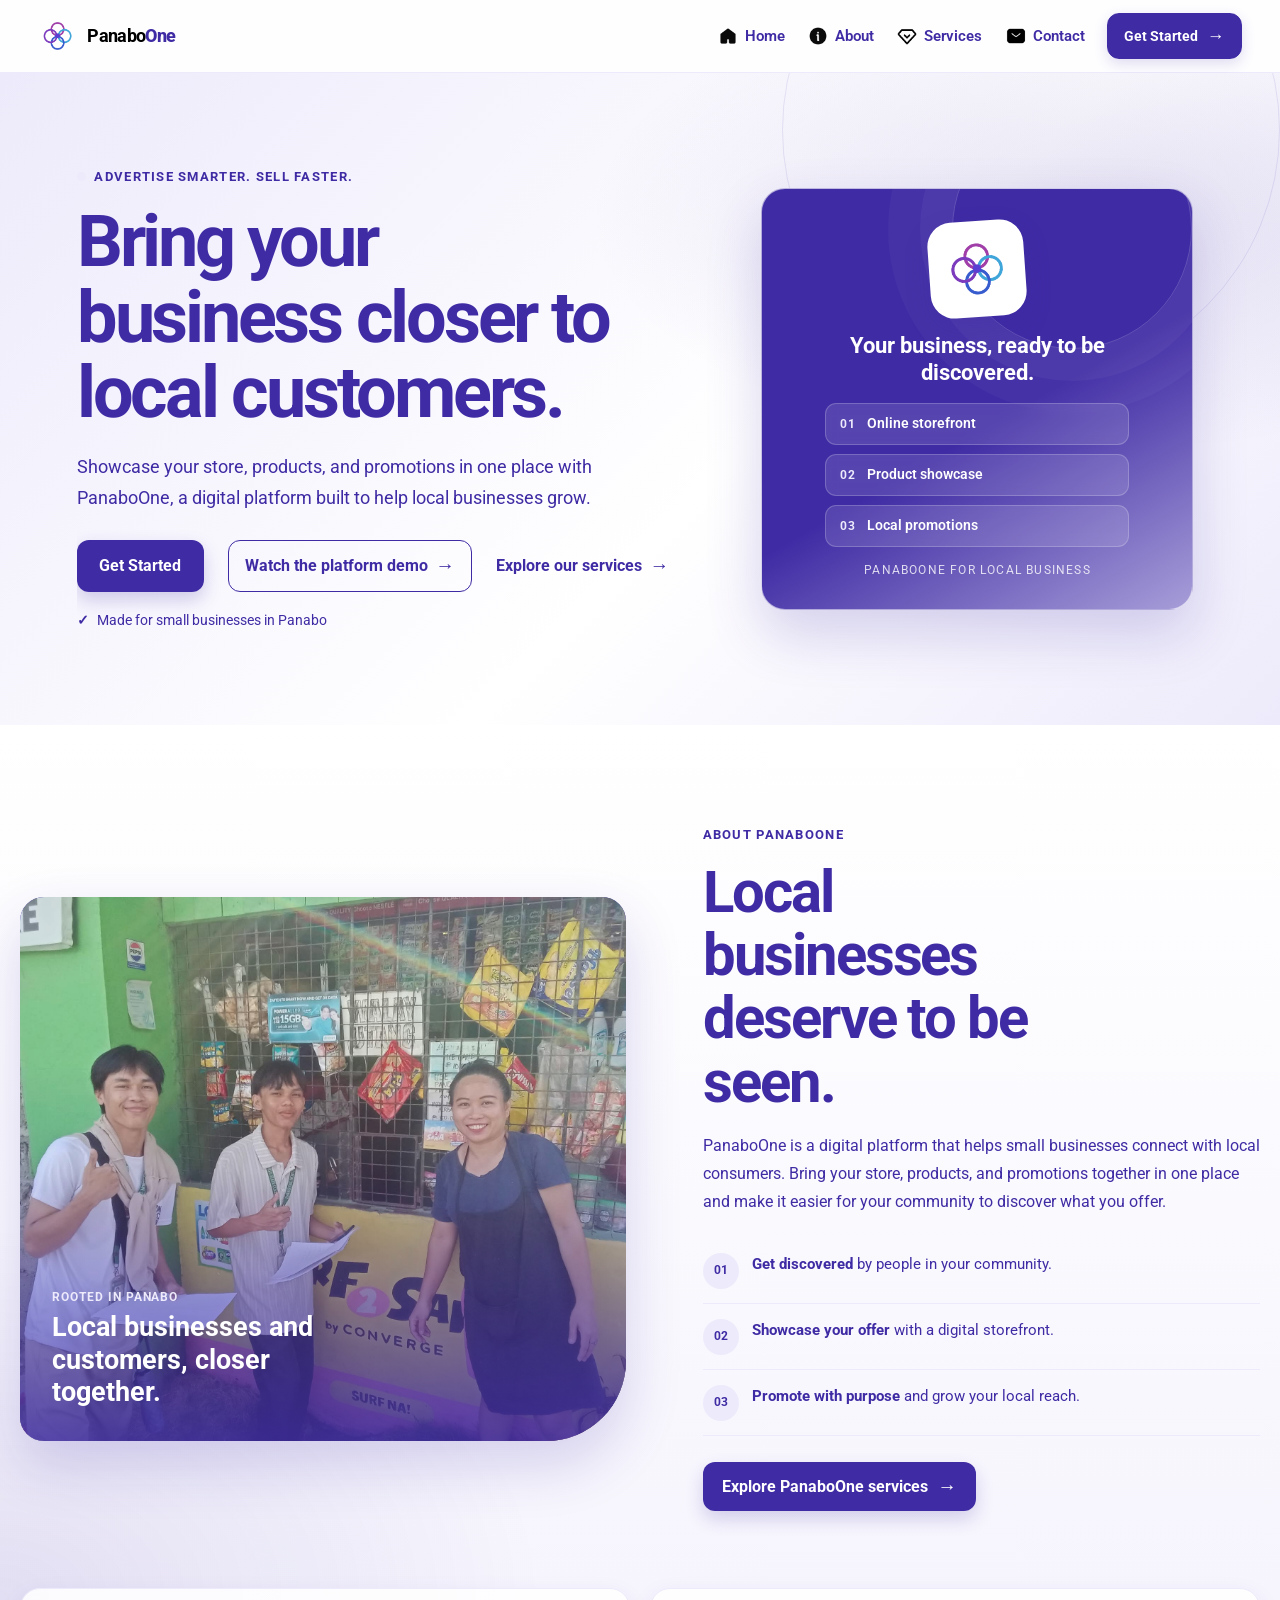
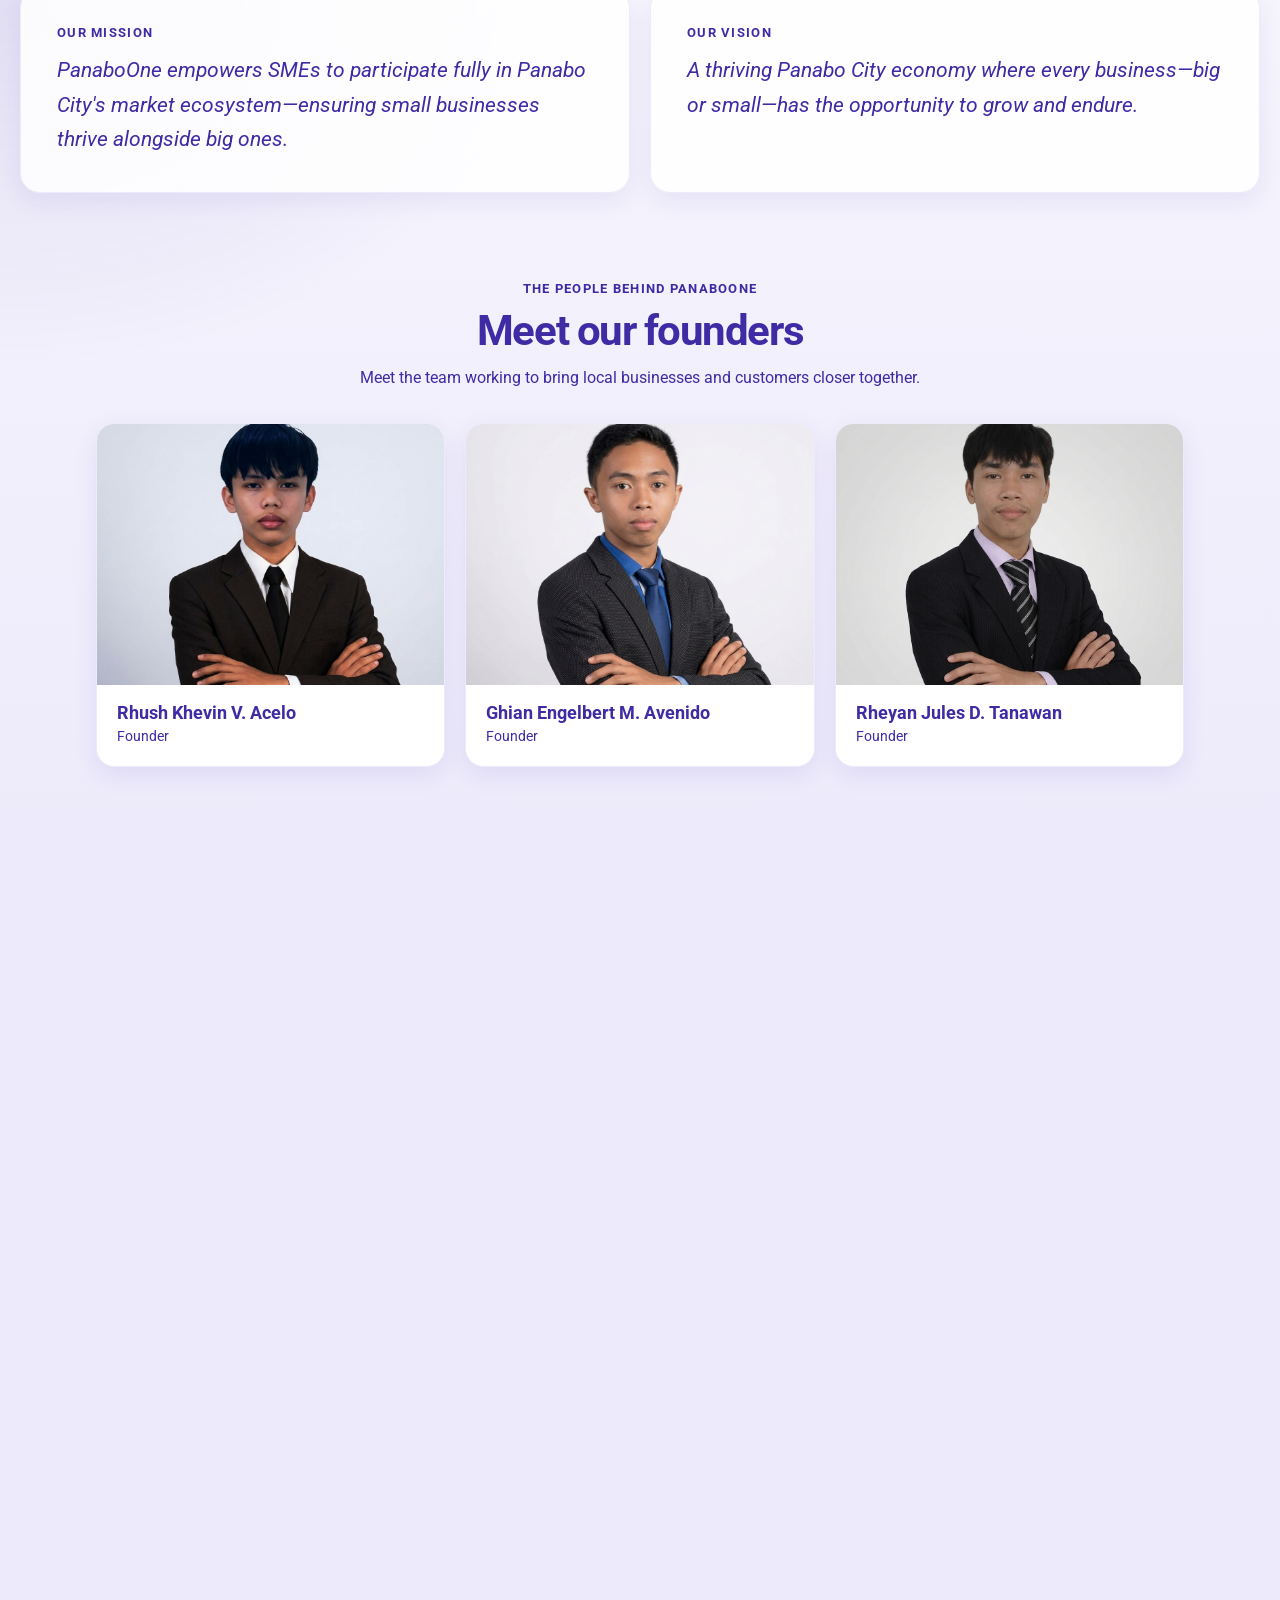
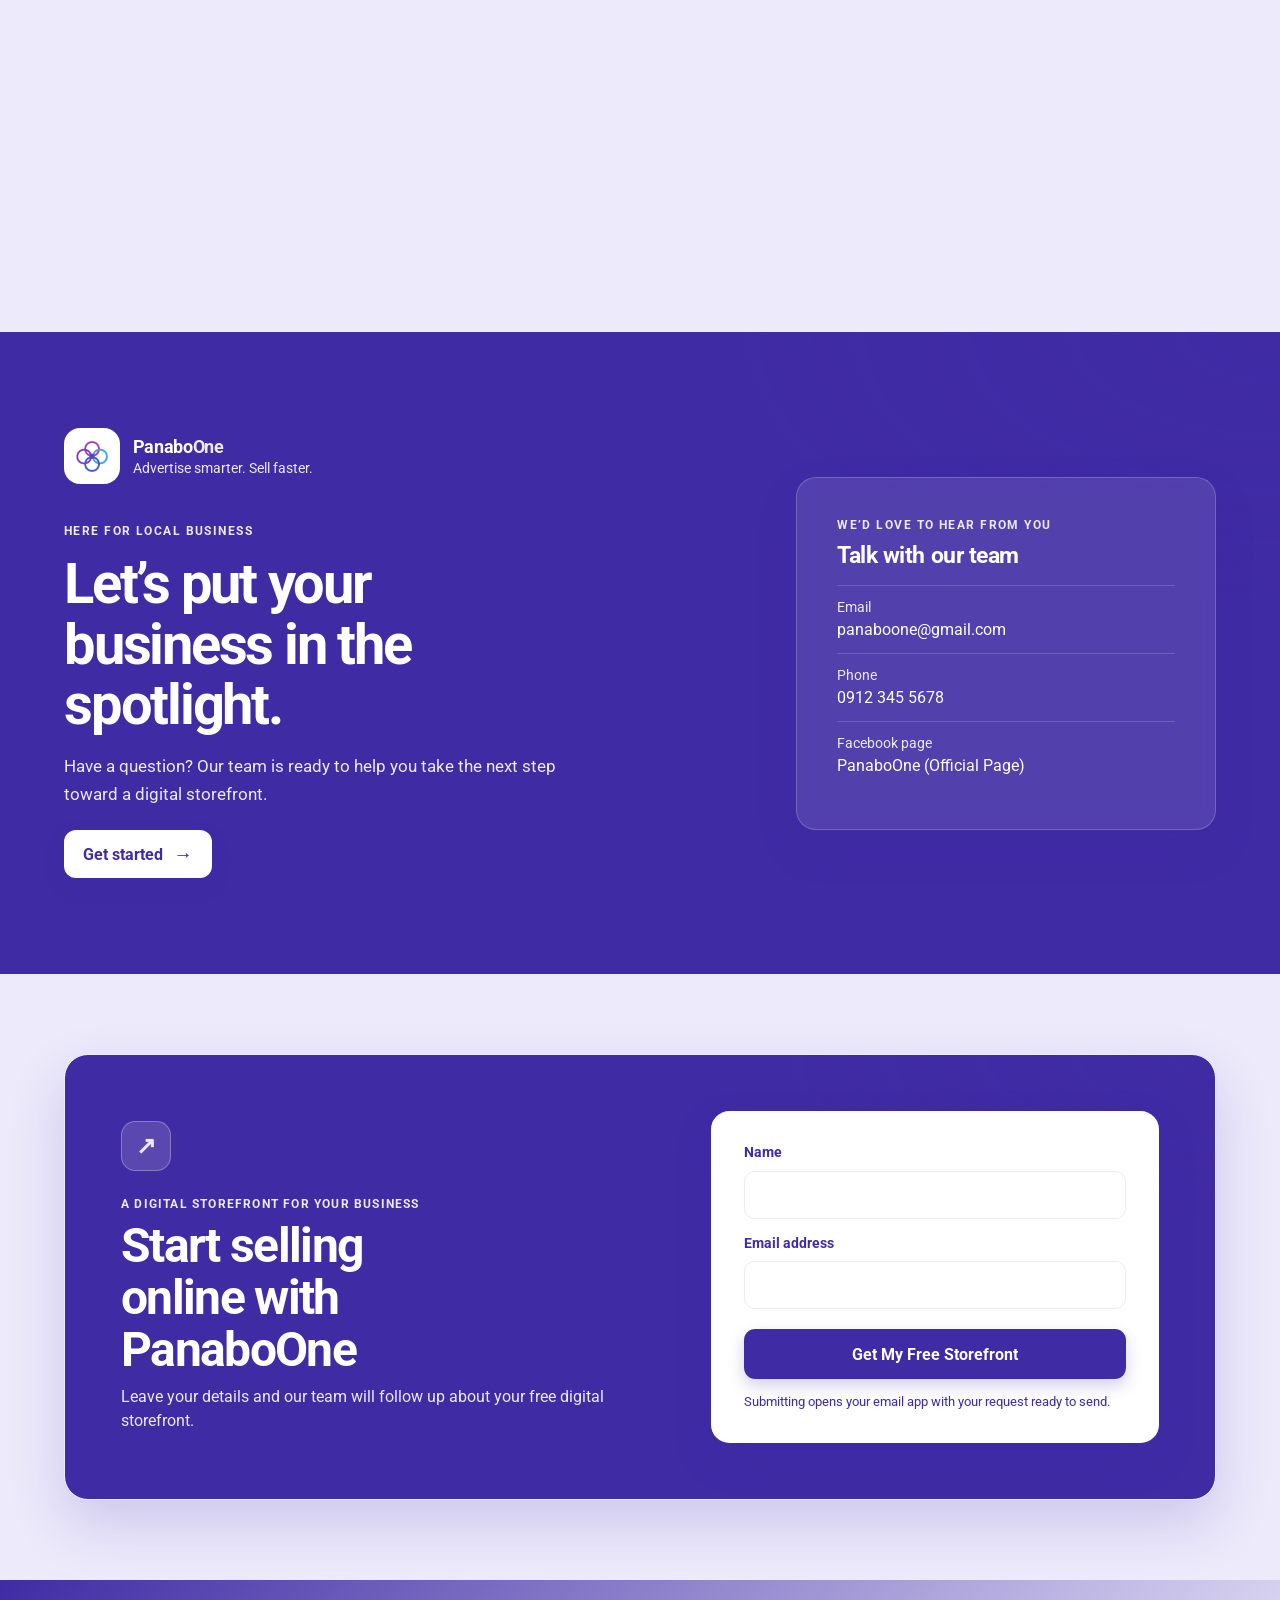
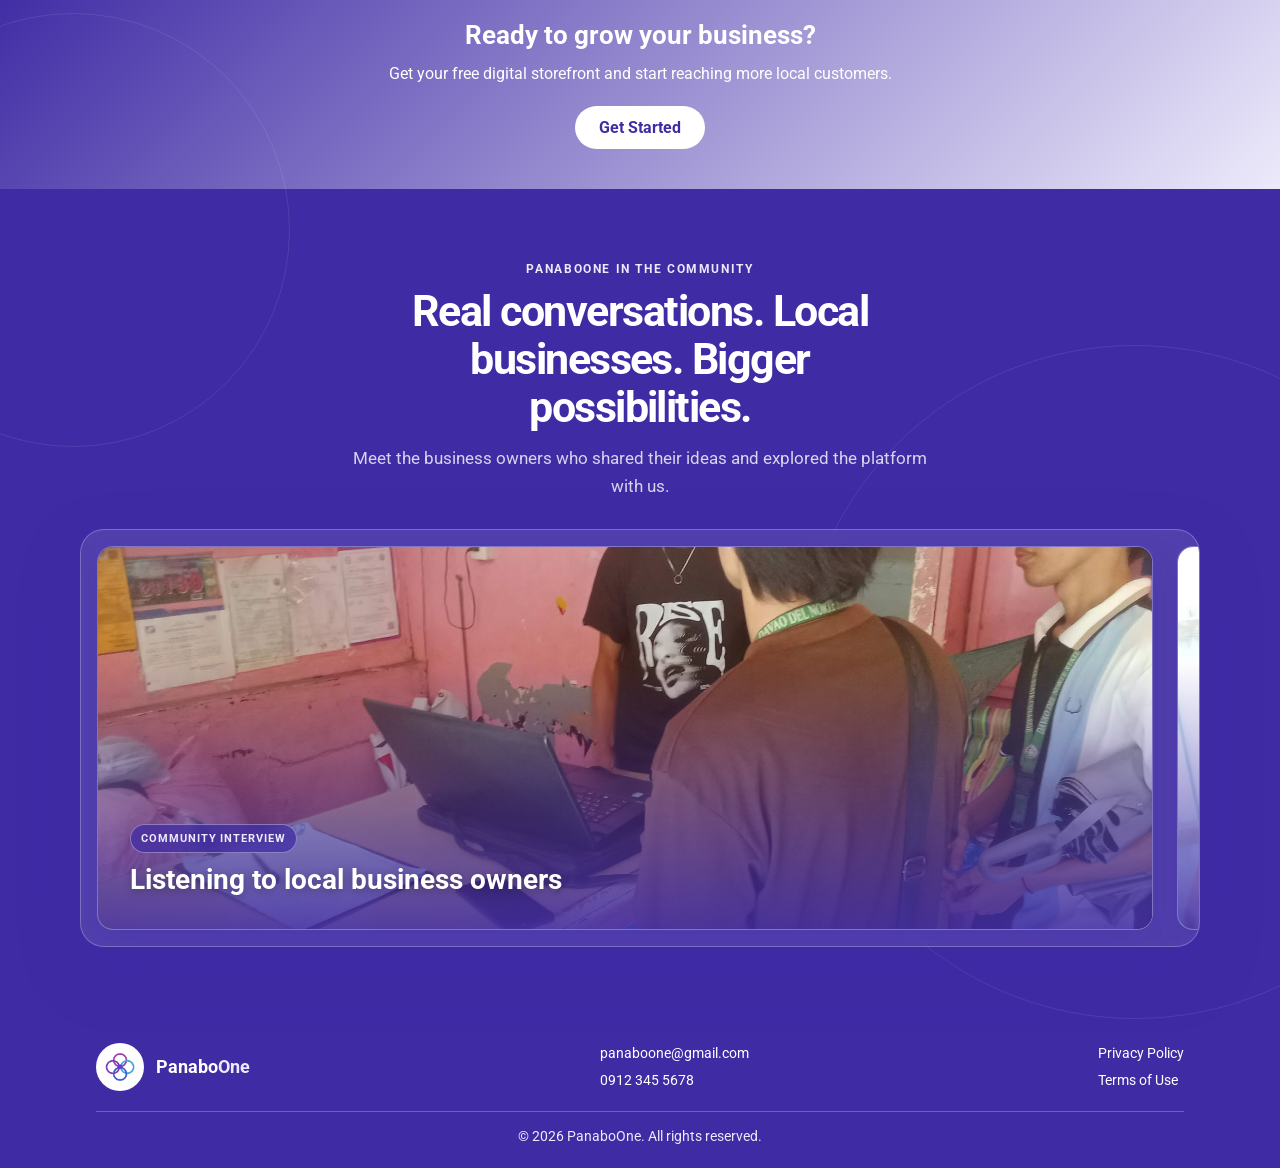
==== commit 75b7189f: "Fix 404 error v5" ====
--- a/index.html
+++ b/index.html
@@ -47,7 +47,7 @@
                     </p>
                     <div class="hero-actions">
                         <a href="https://panaboone.vercel.app/CreateAccount/createAccount.html" target="_blank" id="CTA-btn">Get Started</a>
-                        <a href="PanaboOne-Promotional/Demo/demo.html" class="demo-button">Watch the platform demo <span aria-hidden="true">&rarr;</span></a>
+                        <a href="/Demo/demo.html" class="demo-button">Watch the platform demo <span aria-hidden="true">&rarr;</span></a>
                         <a href="#services" class="hero-secondary-link">Explore our services <span aria-hidden="true">&rarr;</span></a>
                     </div>
                     <p class="hero-note">Made for small businesses in Panabo</p>
@@ -309,11 +309,11 @@
                 <a href="tel:+639123455678">0912 345 5678</a>
             </address>
             <nav class="footer-legal" aria-label="Legal">
-                <a href="PanaboOne-Promotional/Privacy-Terms/privacy-policy.html">Privacy Policy</a>
-                <a href="PanaboOne-Promotional/Privacy-Terms/terms-of-use.html">Terms of Use</a>
+                <a href="/Privacy-Terms/privacy-policy.html">Privacy Policy</a>
+                <a href="/Privacy-Terms/terms-of-use.html">Terms of Use</a>
             </nav>
         </div>
         <p class="footer-copyright">&copy; 2026 PanaboOne. All rights reserved.</p>
     </footer>
 </body>
-</html>+</html>
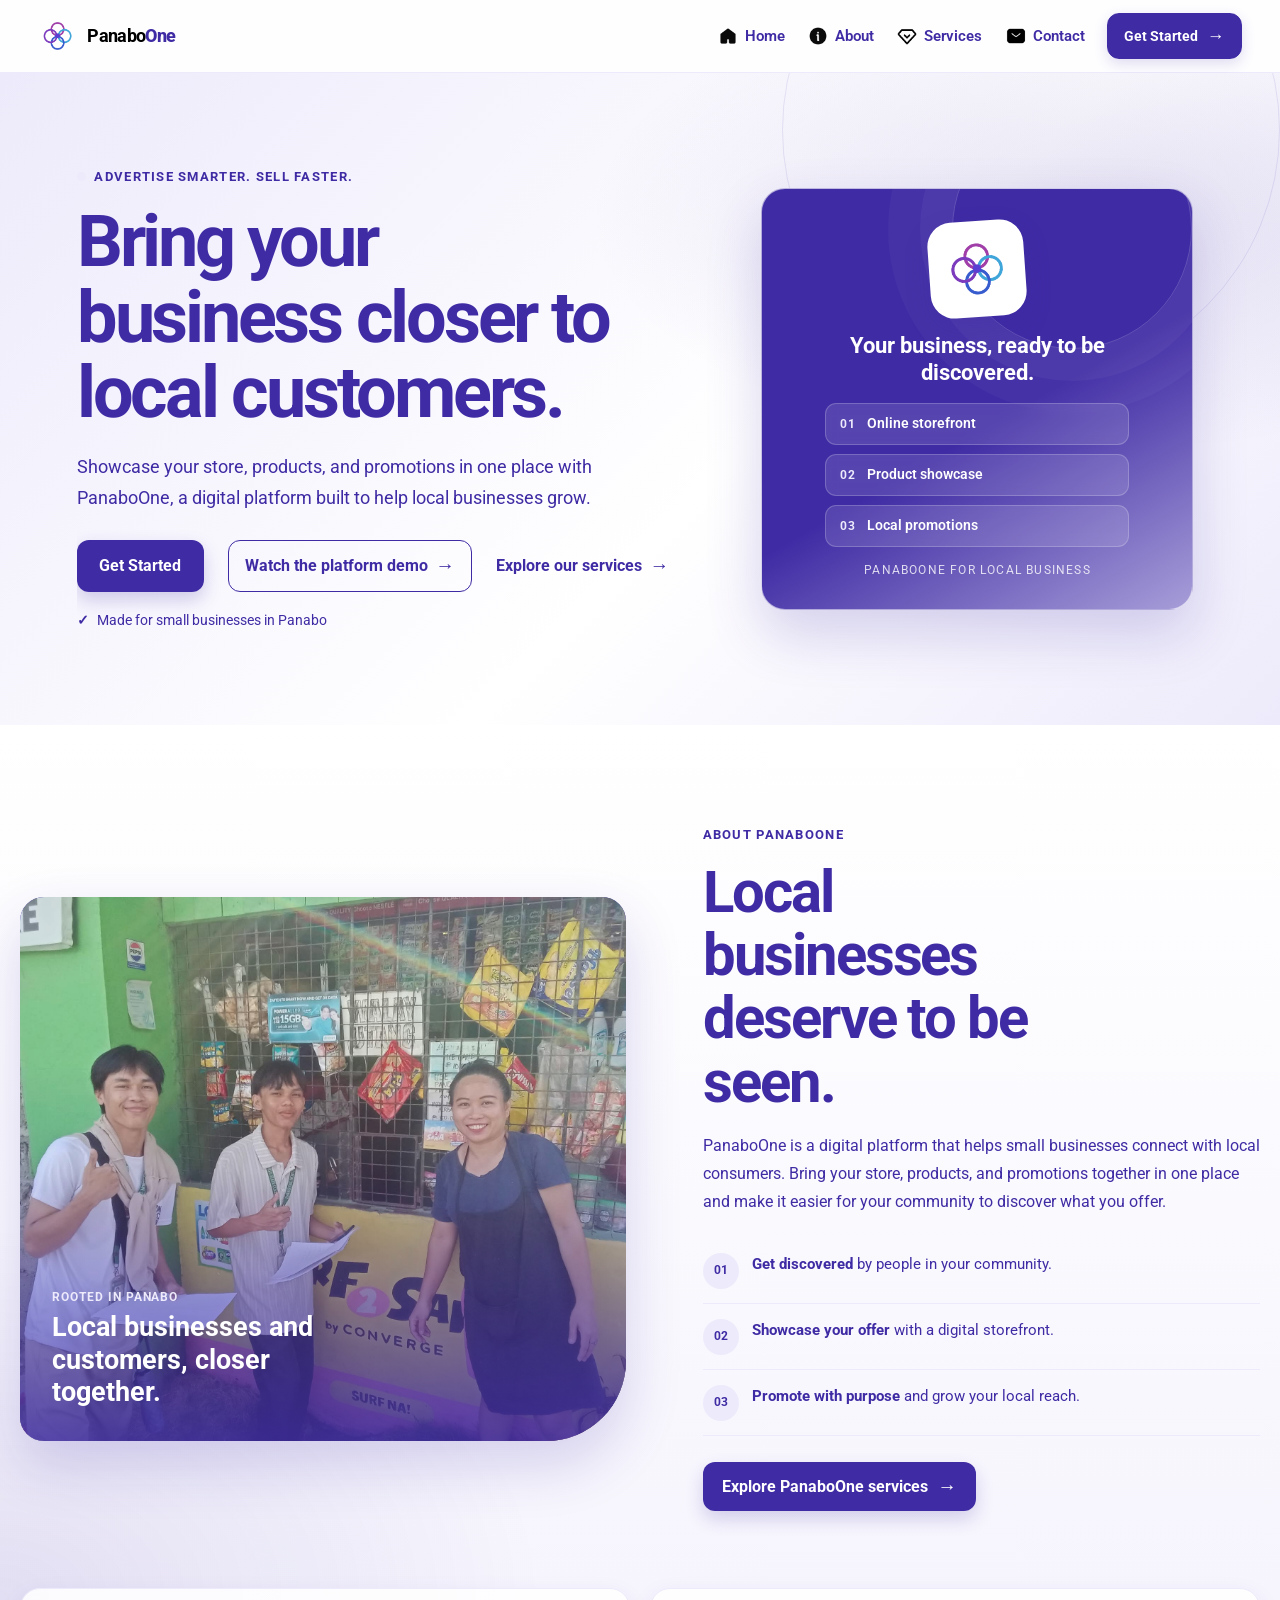
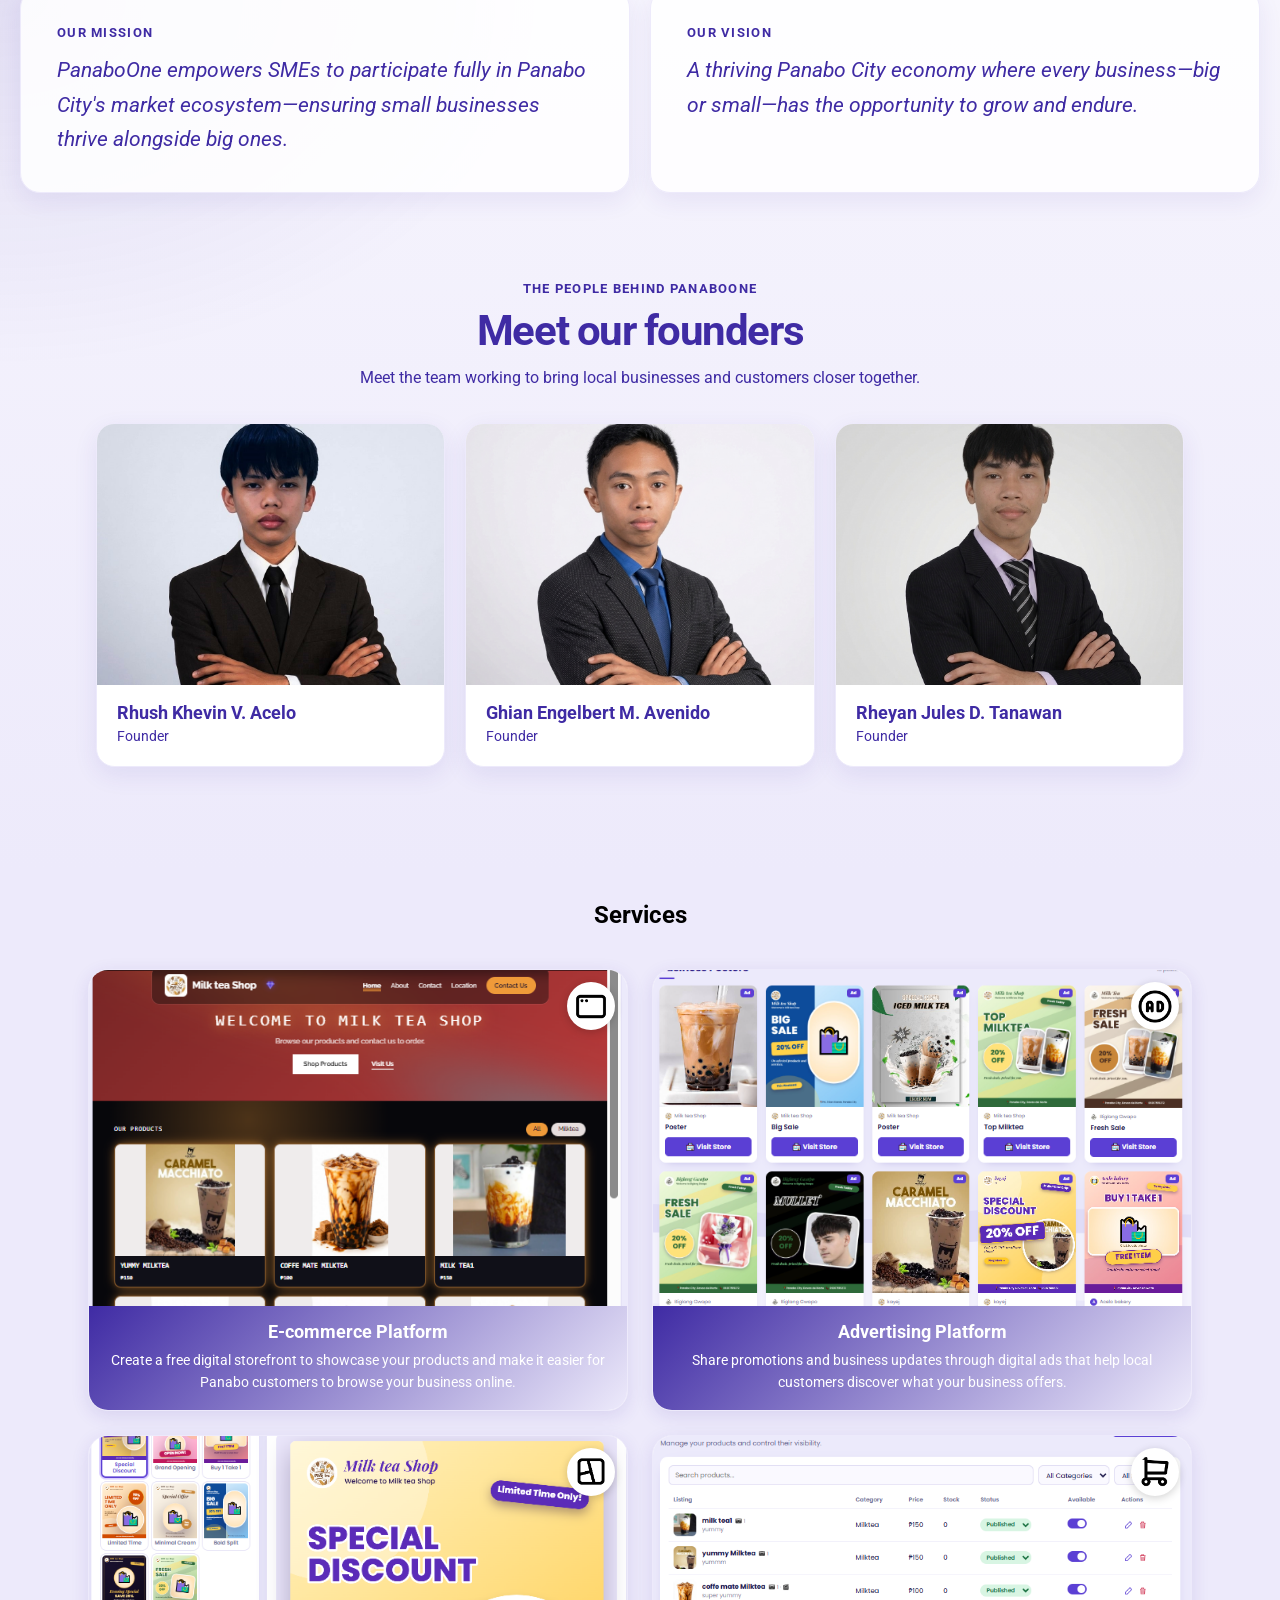
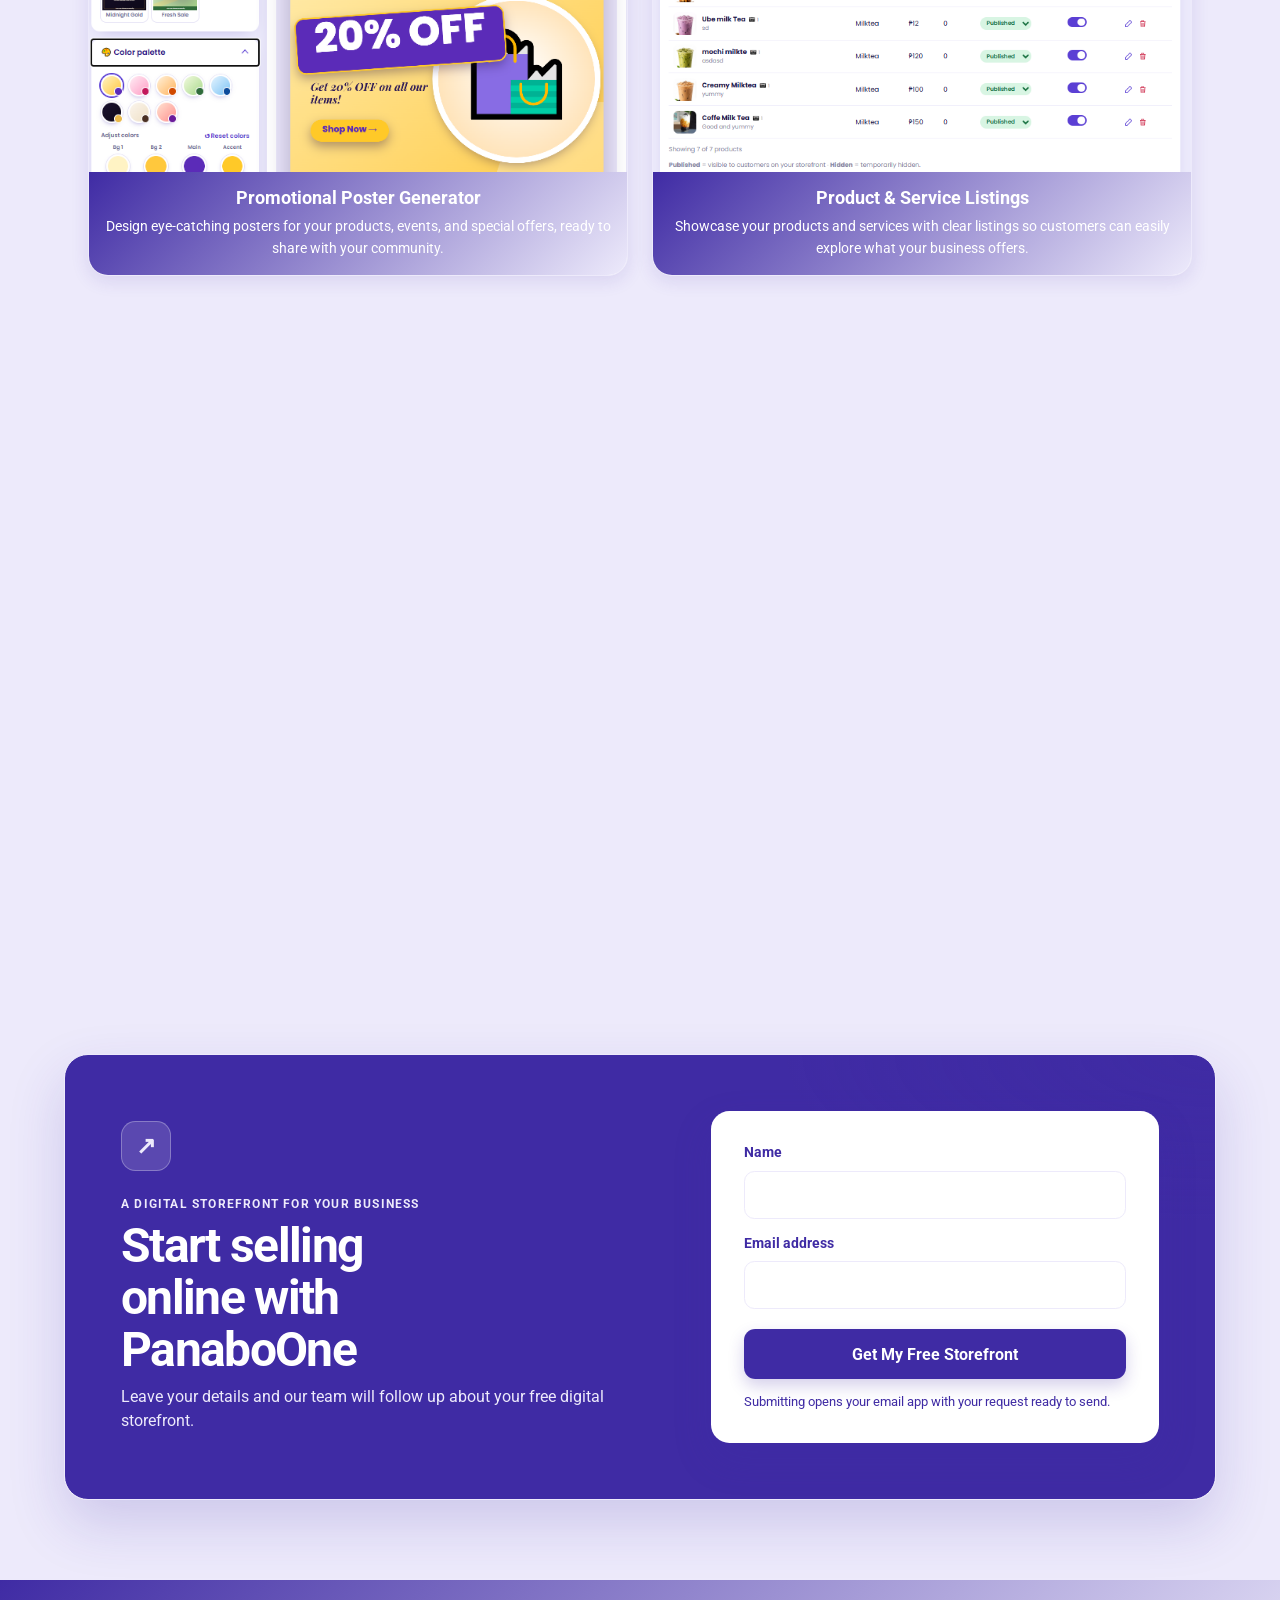
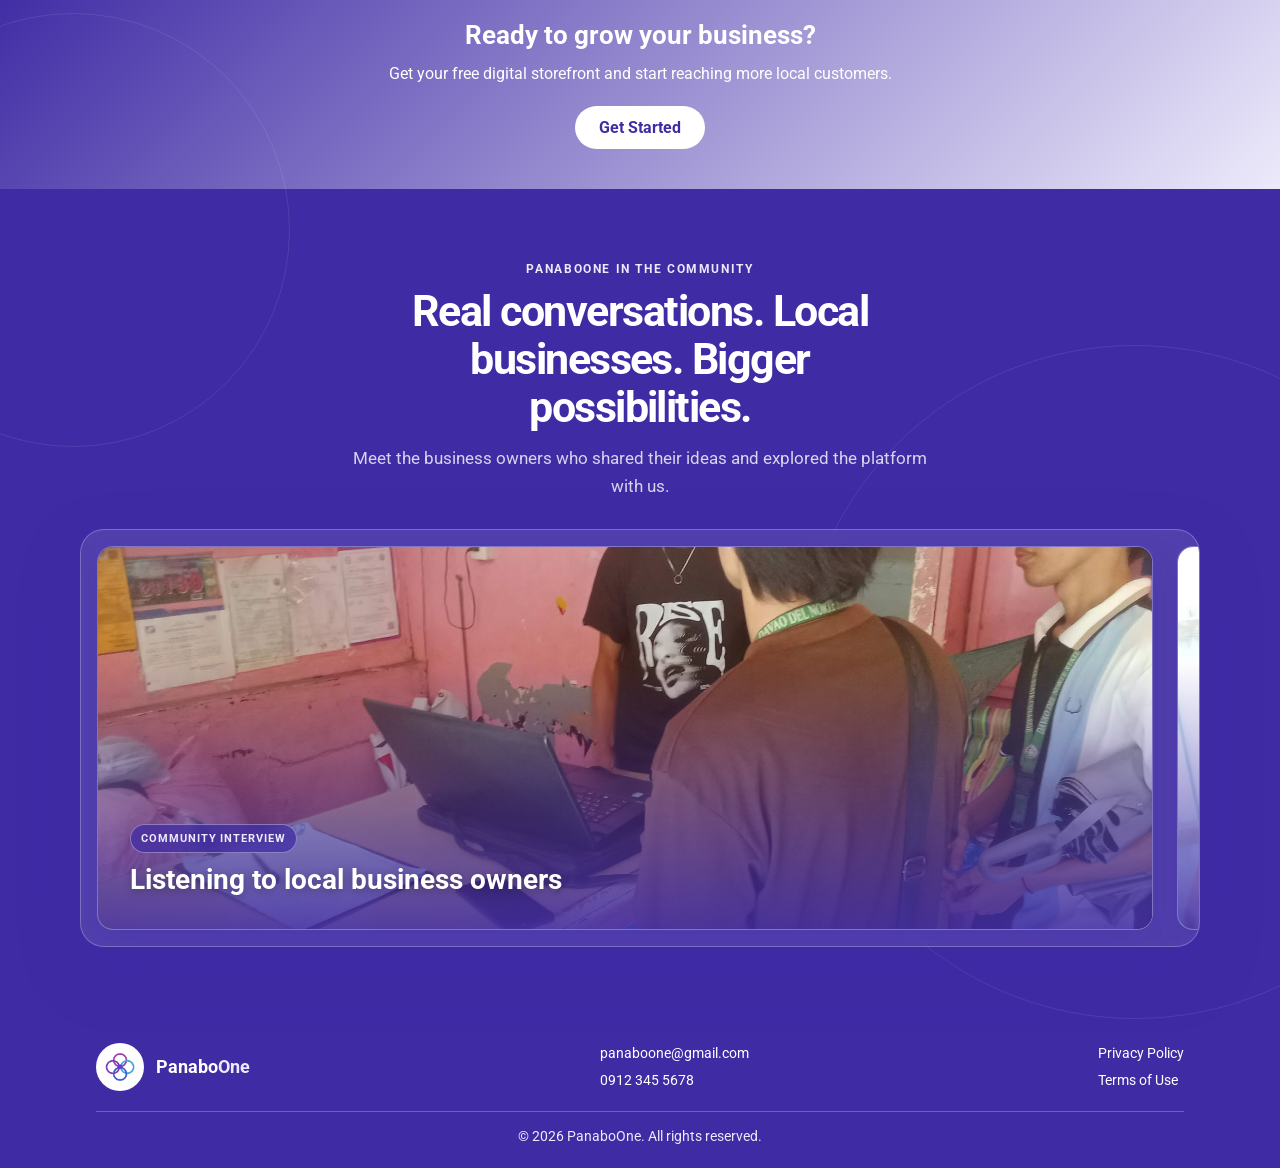
==== commit a8c1183b: "Fix 404 error page v6" ====
--- a/index.html
+++ b/index.html
@@ -47,7 +47,7 @@
                     </p>
                     <div class="hero-actions">
                         <a href="https://panaboone.vercel.app/CreateAccount/createAccount.html" target="_blank" id="CTA-btn">Get Started</a>
-                        <a href="/Demo/demo.html" class="demo-button">Watch the platform demo <span aria-hidden="true">&rarr;</span></a>
+                        <a href="PanaboOne-Promotional/Demo/demo.html" class="demo-button">Watch the platform demo <span aria-hidden="true">&rarr;</span></a>
                         <a href="#services" class="hero-secondary-link">Explore our services <span aria-hidden="true">&rarr;</span></a>
                     </div>
                     <p class="hero-note">Made for small businesses in Panabo</p>
@@ -309,8 +309,8 @@
                 <a href="tel:+639123455678">0912 345 5678</a>
             </address>
             <nav class="footer-legal" aria-label="Legal">
-                <a href="/Privacy-Terms/privacy-policy.html">Privacy Policy</a>
-                <a href="/Privacy-Terms/terms-of-use.html">Terms of Use</a>
+                <a href="PanaboOne-Promotional/Privacy-Terms/privacy-policy.html">Privacy Policy</a>
+                <a href="PanaboOne-Promotional/Privacy-Terms/terms-of-use.html">Terms of Use</a>
             </nav>
         </div>
         <p class="footer-copyright">&copy; 2026 PanaboOne. All rights reserved.</p>
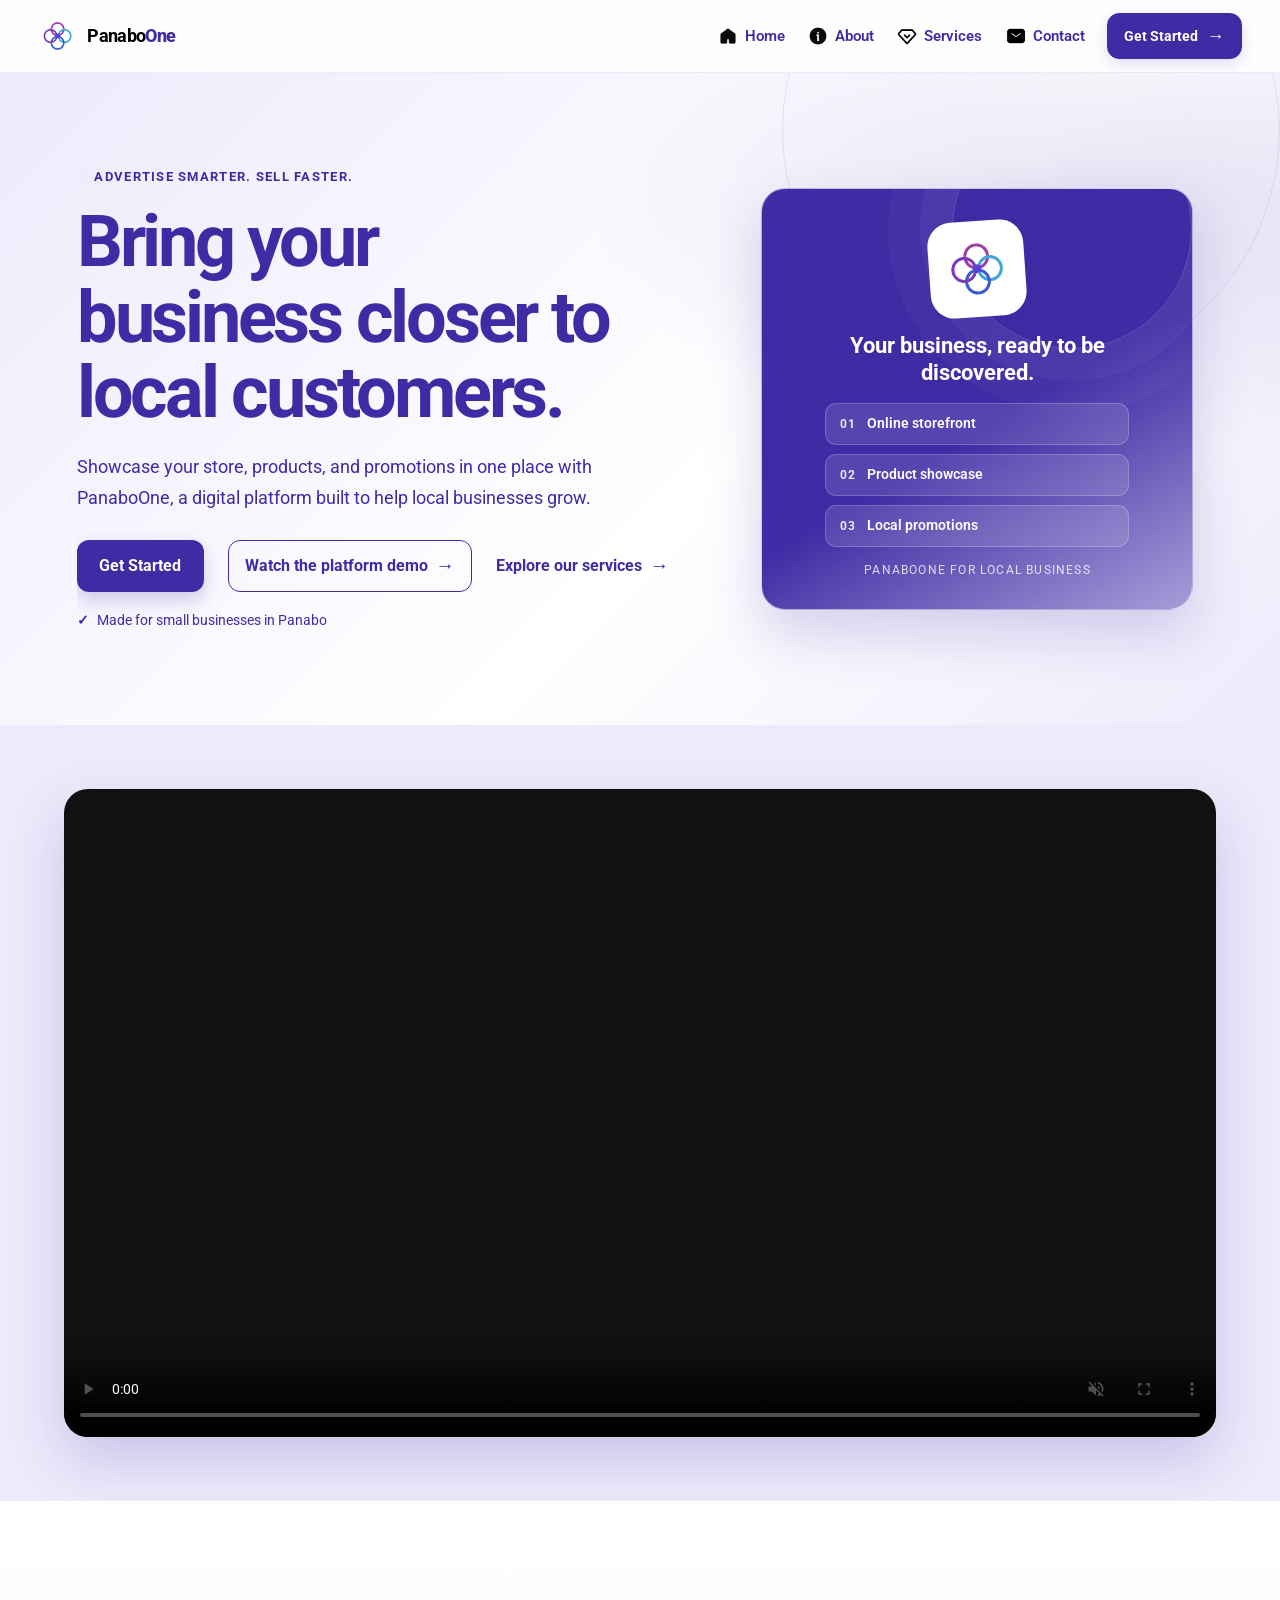
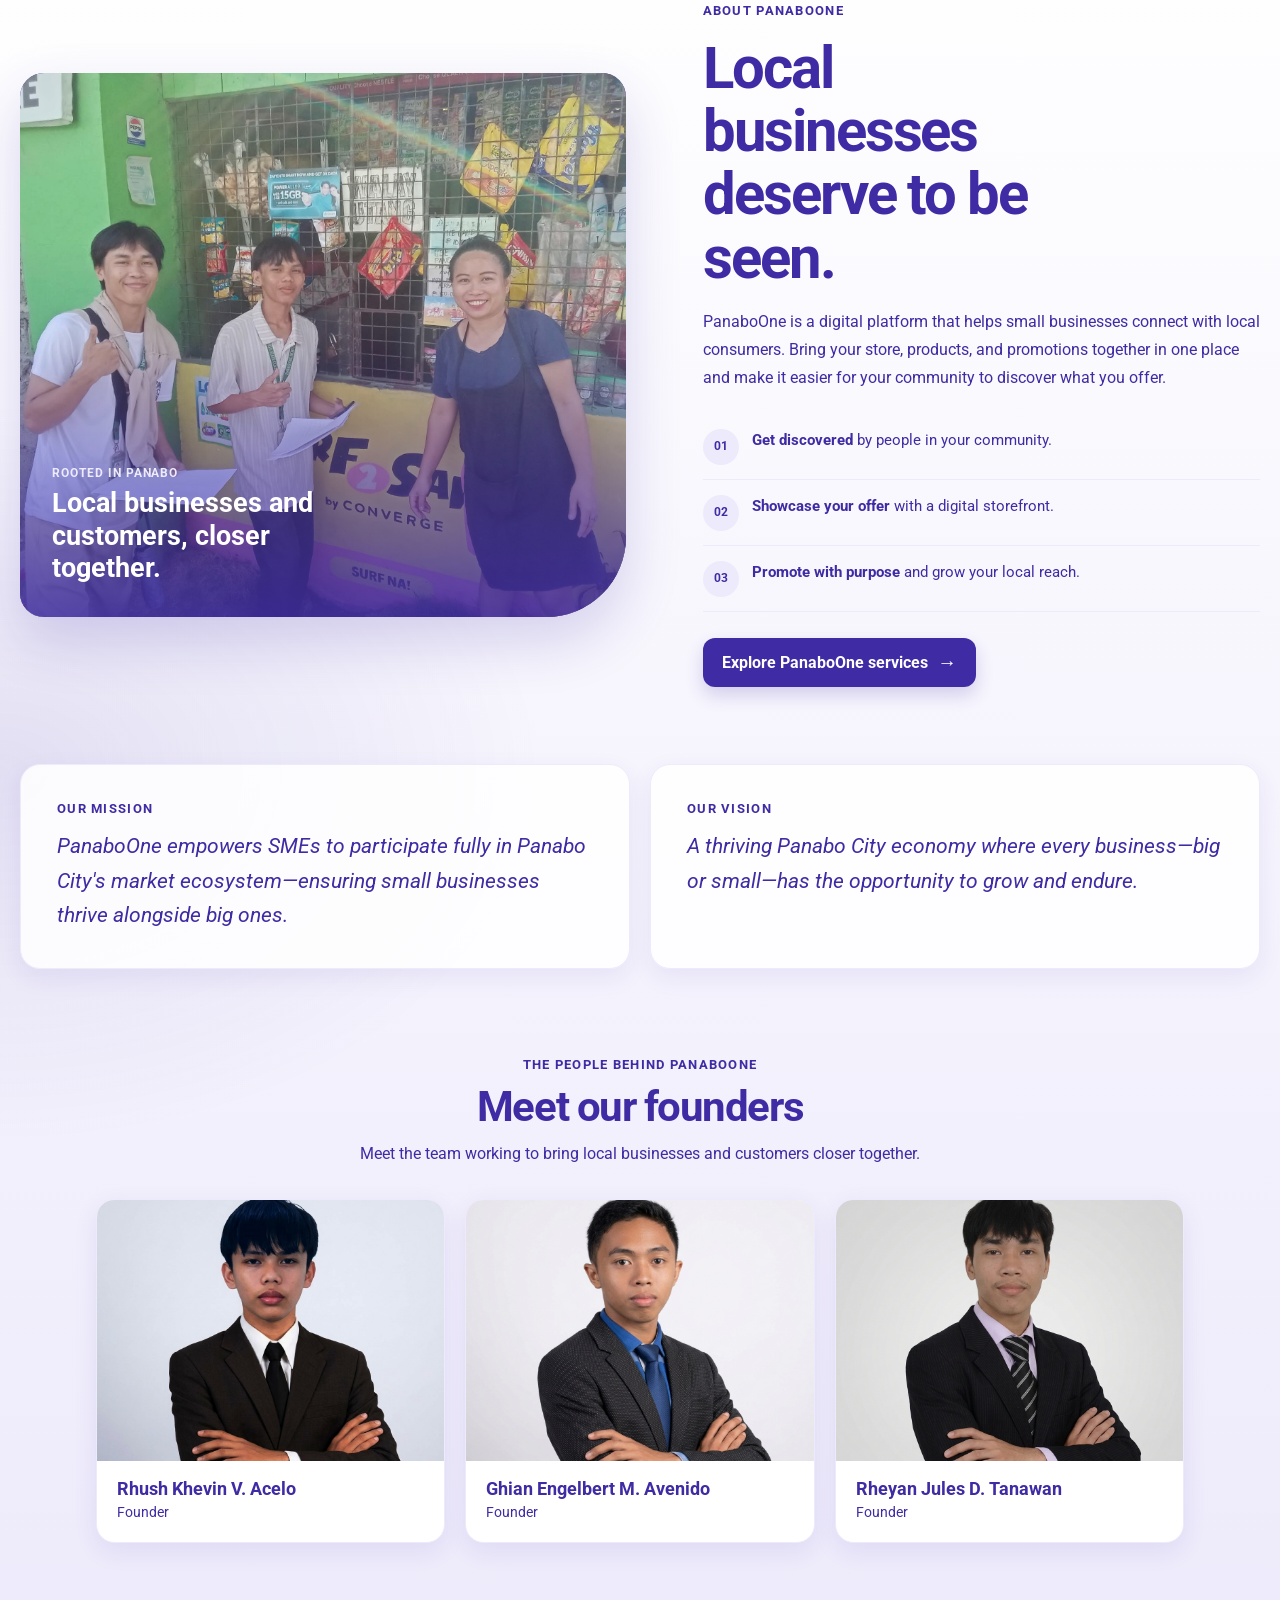
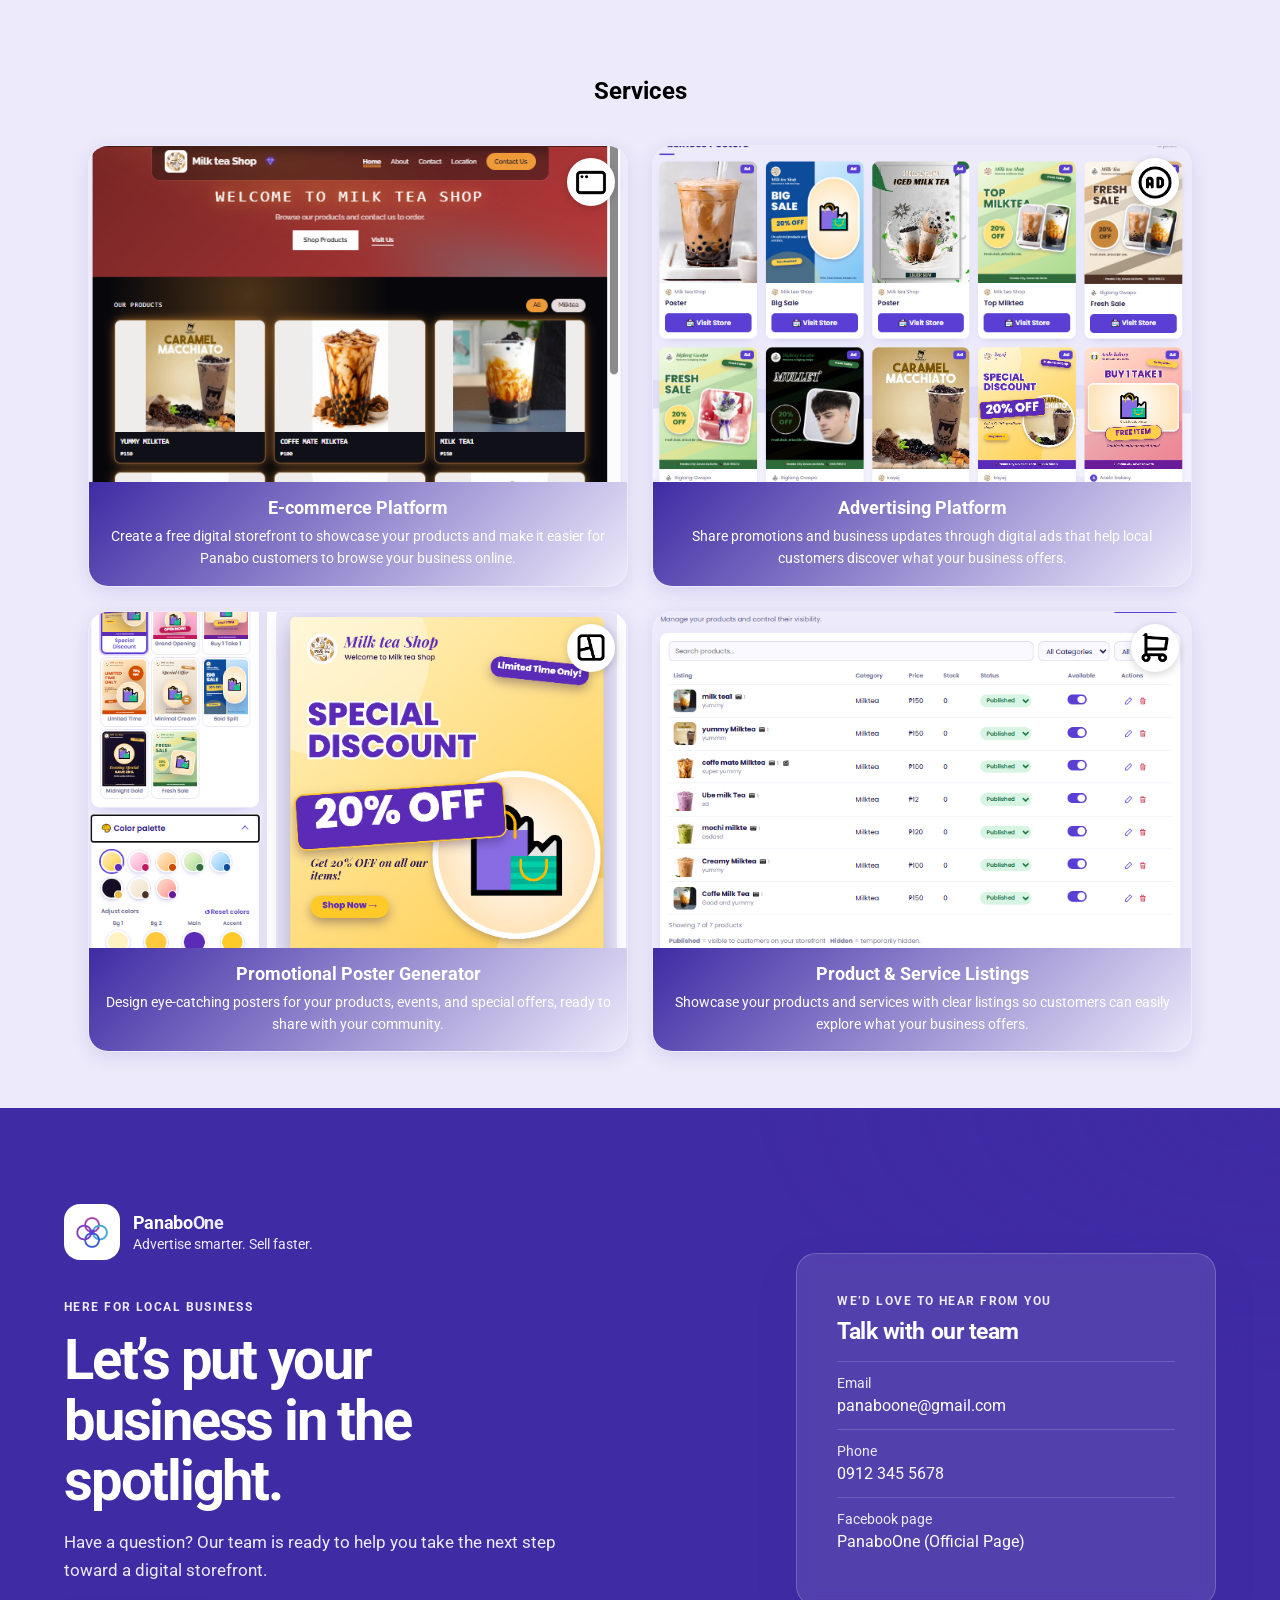
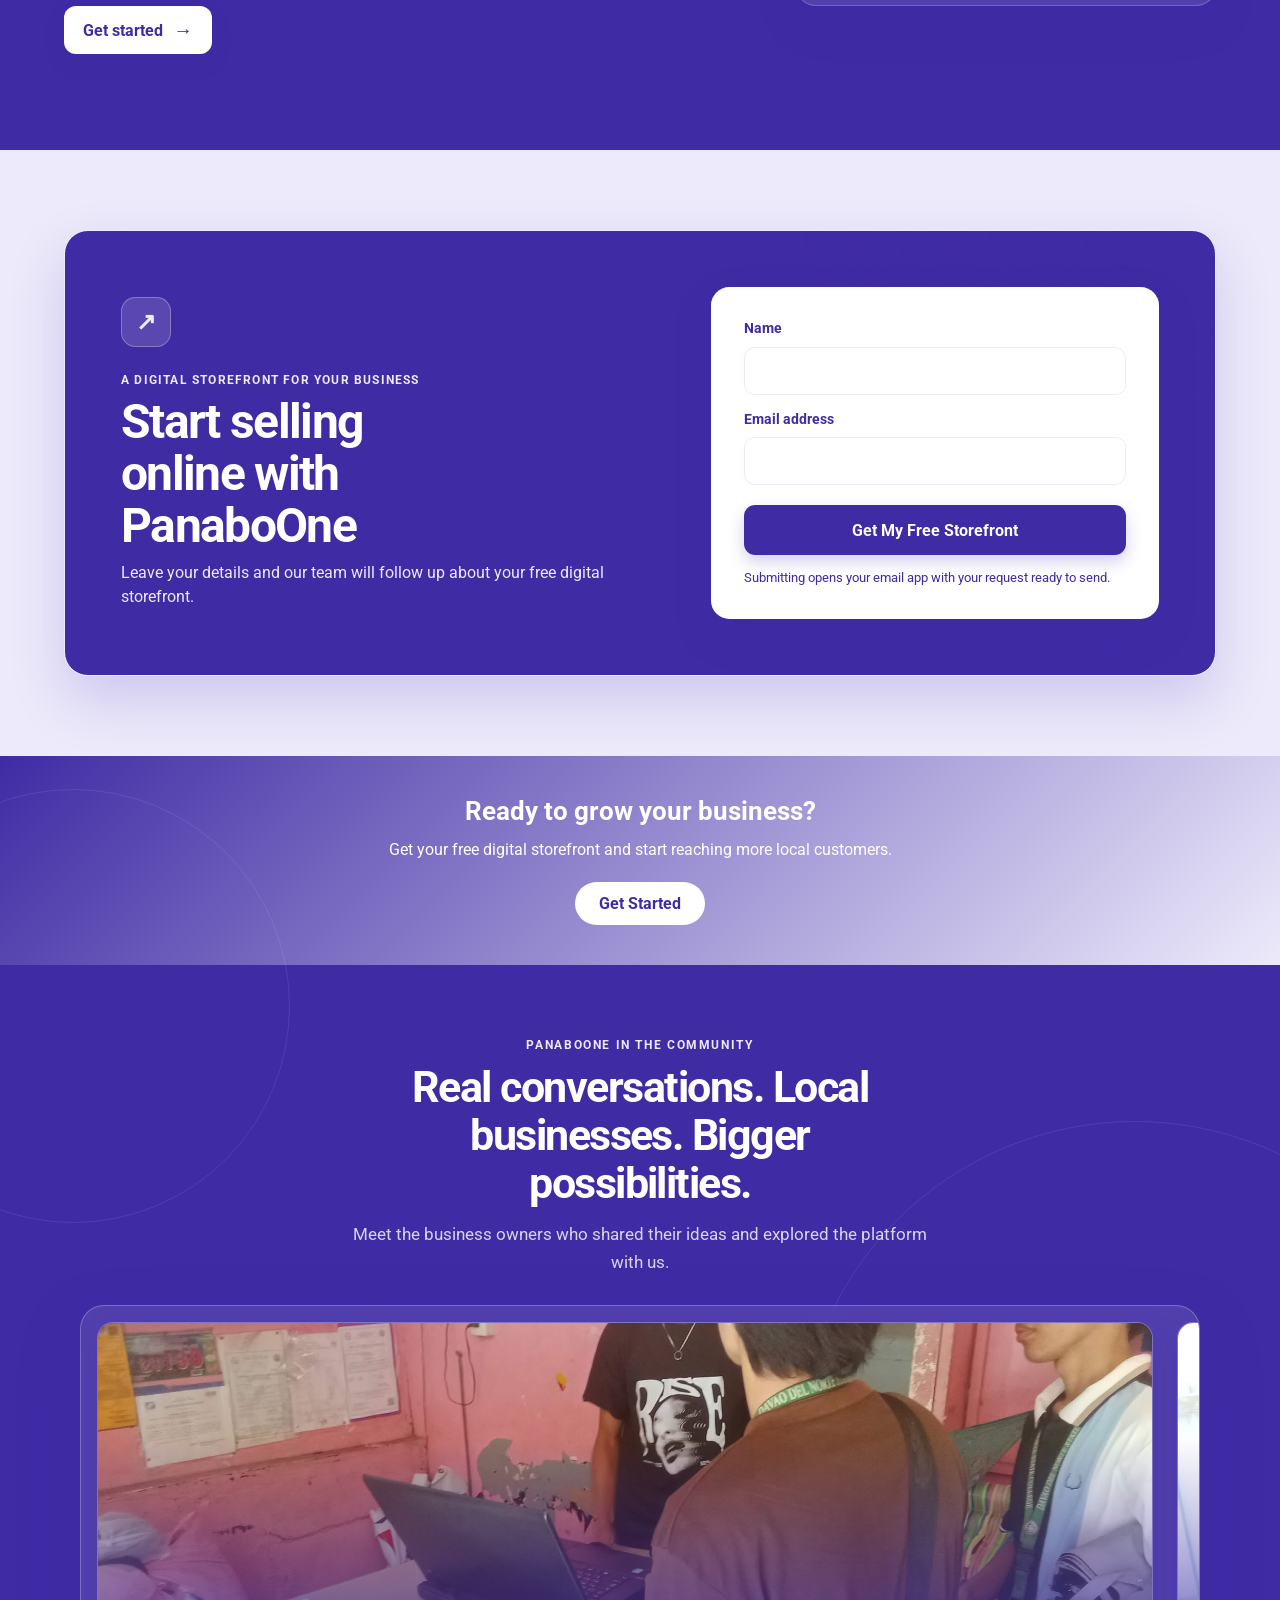
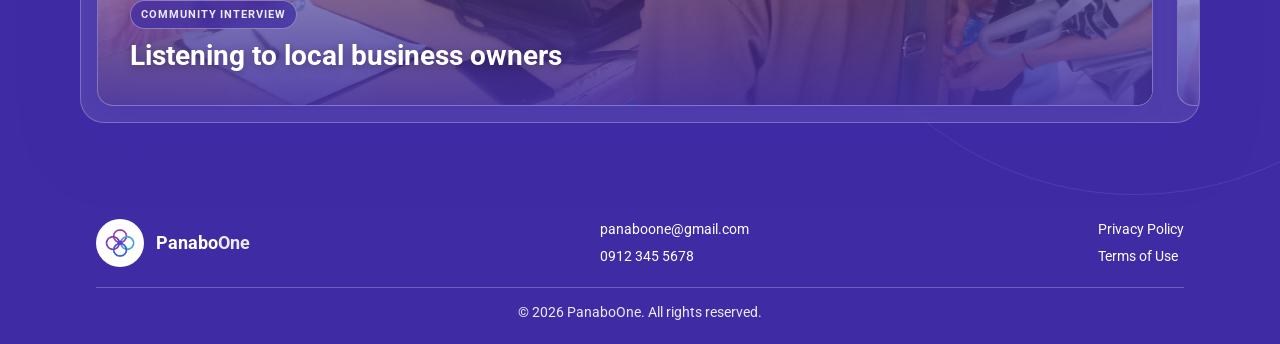
==== commit 25710b01: "Added Promotional Web initial not included video" ====
--- a/index.html
+++ b/index.html
@@ -66,6 +66,20 @@
                     <span class="hero-visual-tag">PanaboOne for local business</span>
                 </div>
             </div>  
+            <div class="home-video-container">
+                <video
+                    class="home-video-player"
+                    muted
+                    loop
+                    playsinline
+                    controls
+                    preload="none"
+                    poster="Assets/SaaSPanabo-poster.jpg"
+                    aria-label="PanaboOne promotional video">
+                    <source src="Assets/SaaSPanabo-web.mp4" type="video/mp4">
+                    Your browser does not support embedded videos.
+                </video>
+            </div>
         </section>
 
         <section id="about" class="sections">
@@ -316,4 +330,4 @@
         <p class="footer-copyright">&copy; 2026 PanaboOne. All rights reserved.</p>
     </footer>
 </body>
-</html>
+</html>
--- a/index.css
+++ b/index.css
@@ -442,6 +442,22 @@
     box-shadow: 0 24px 55px rgba(63, 43, 164, 0.2);
     color: #fff;
     text-align: center;
+}
+.home-video-container{
+    width: 90vw;
+    aspect-ratio: 16 / 9;
+    margin: clamp(2rem, 5vw, 4rem) auto;
+    overflow: hidden;
+    border-radius: 1.5rem;
+    background: #111;
+    box-shadow: 0 24px 55px rgba(63, 43, 164, 0.2);
+}
+.home-video-player{
+    display: block;
+    width: 100%;
+    height: 100%;
+    border: 0;
+    object-fit: contain;
 }
 .hero-visual-glow{
     position: absolute;
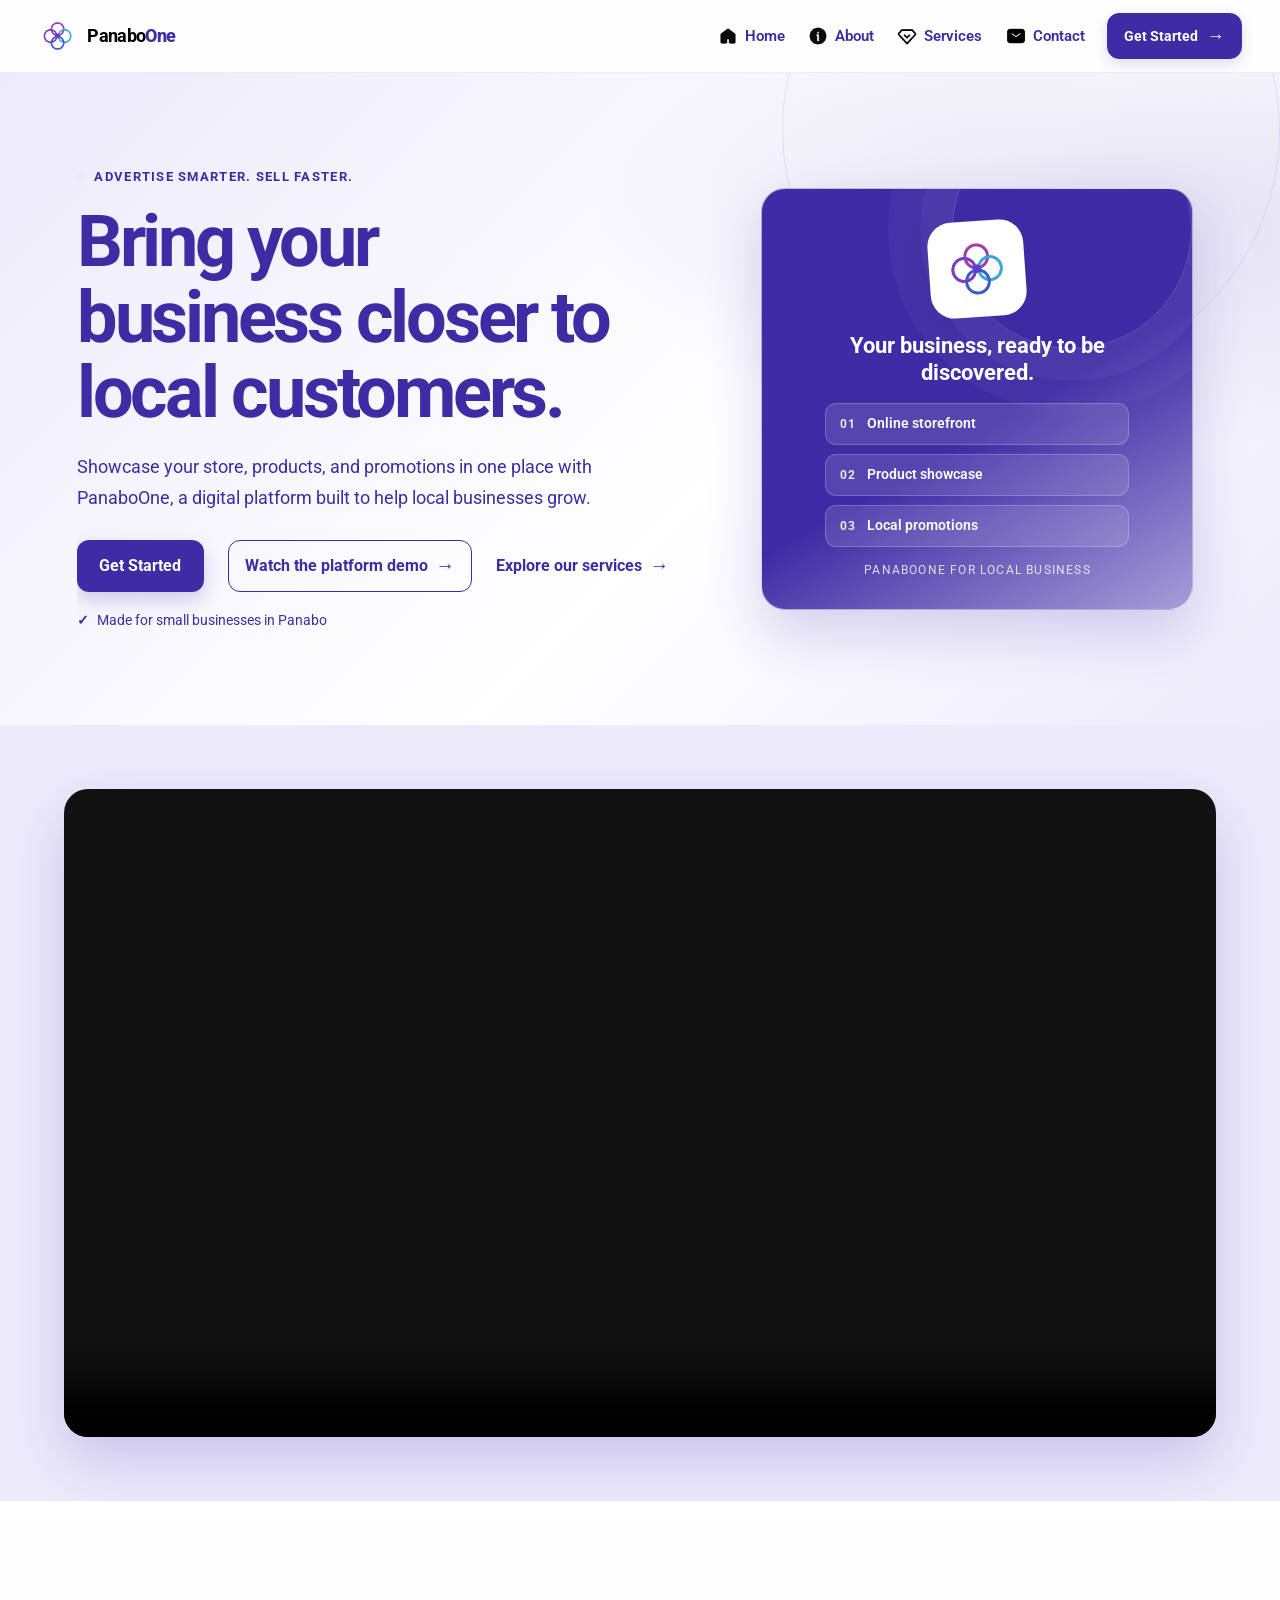
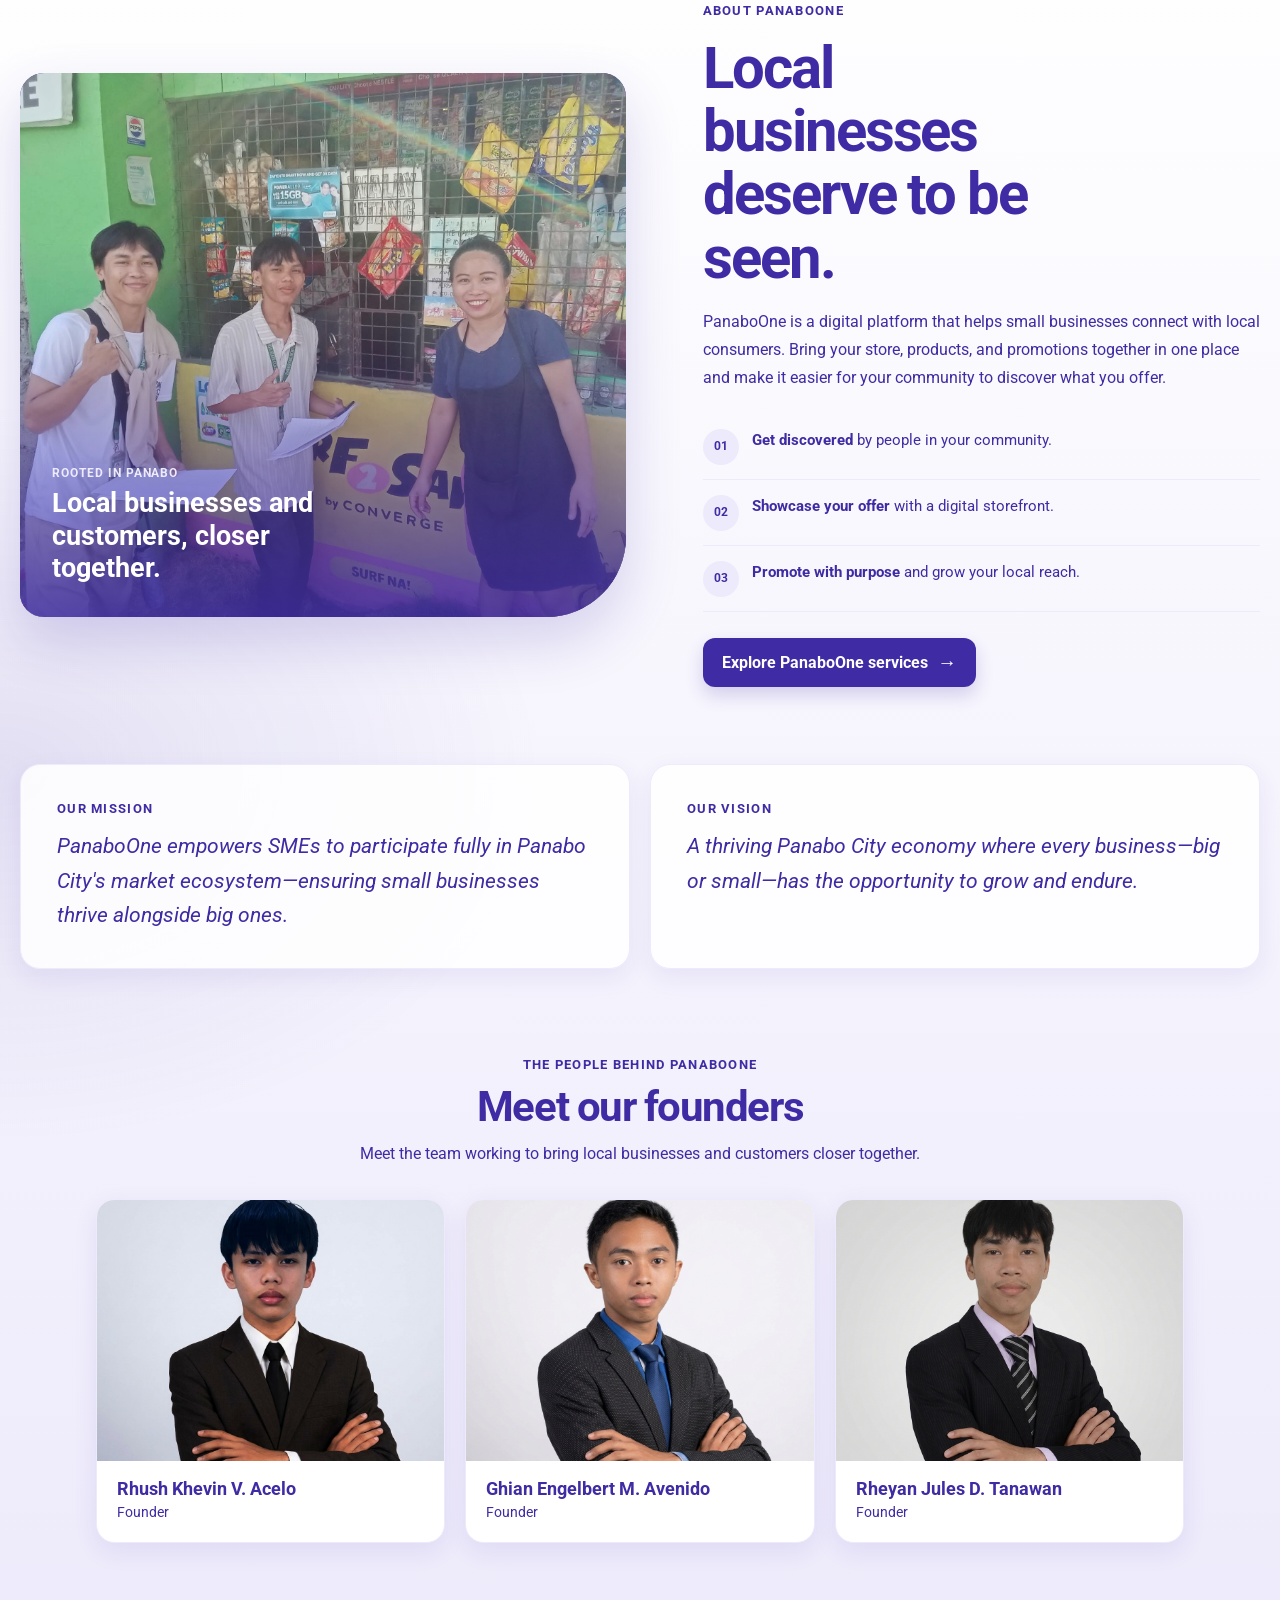
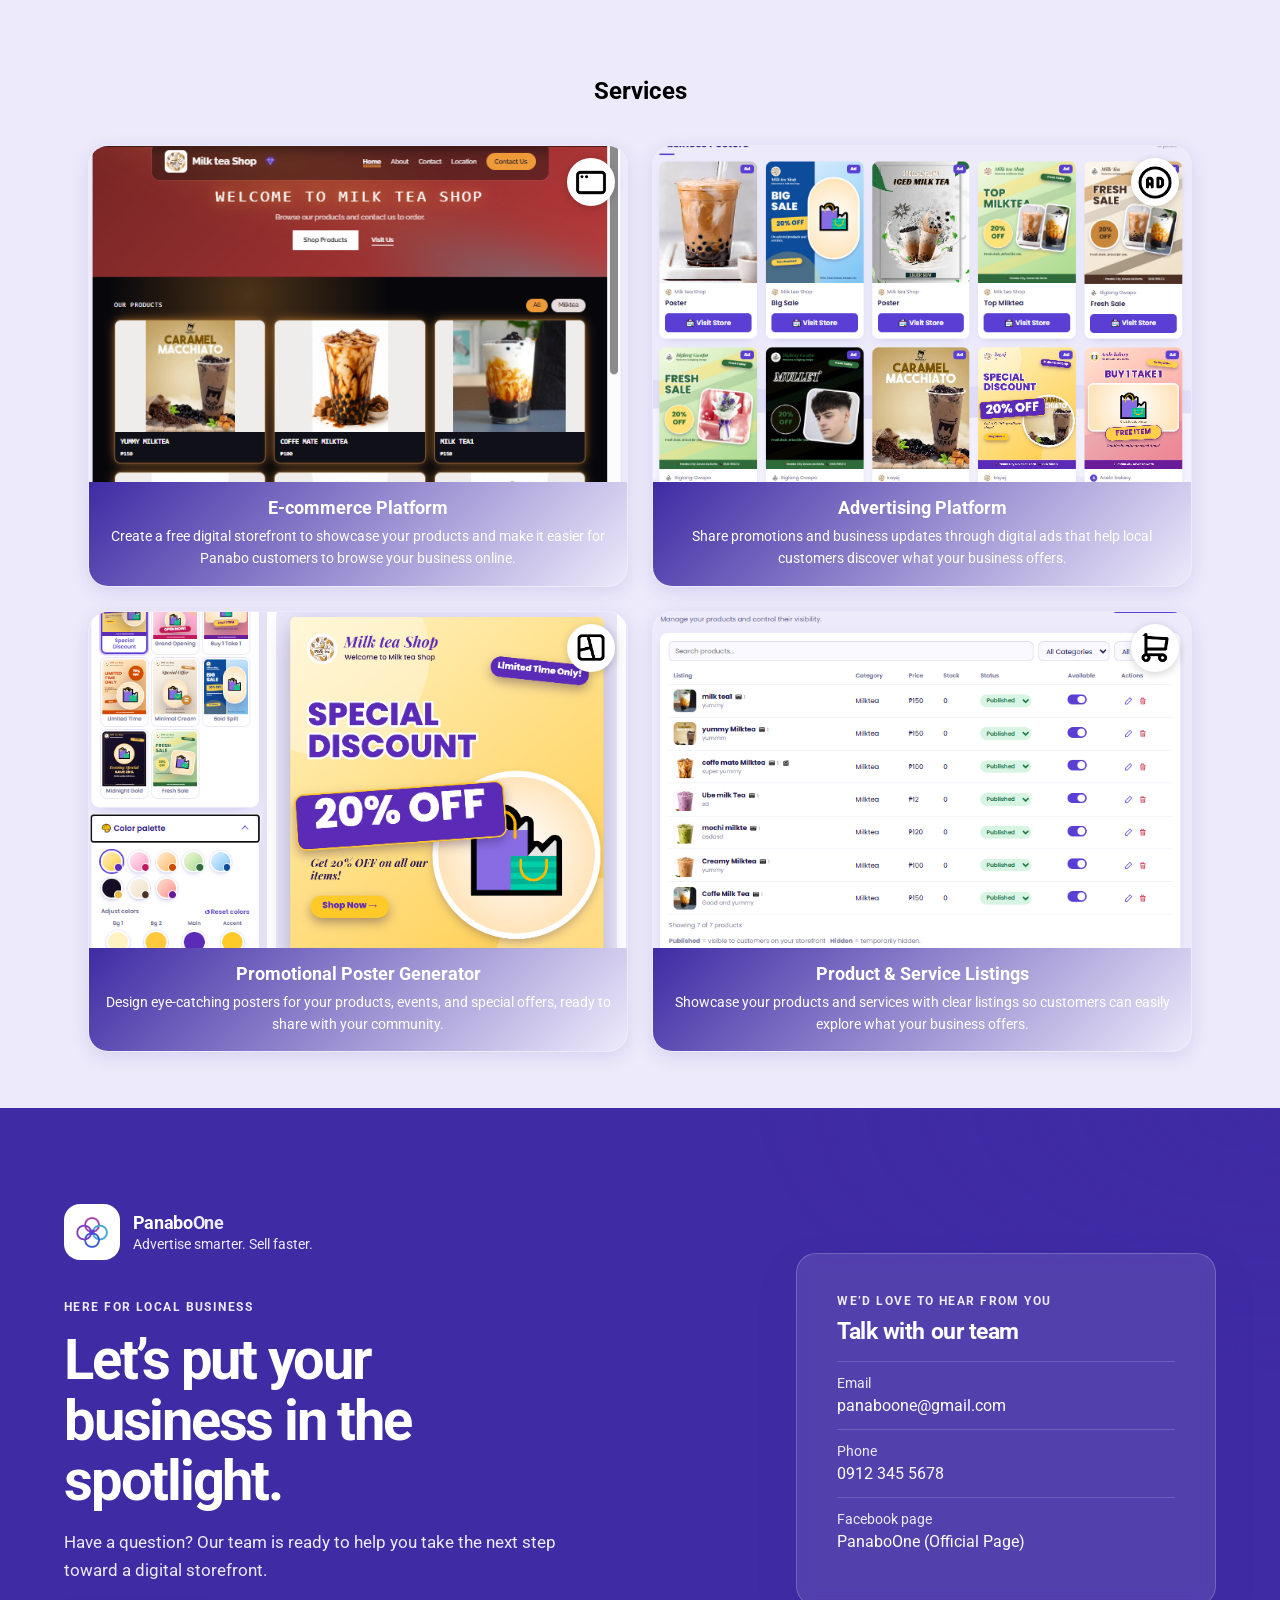
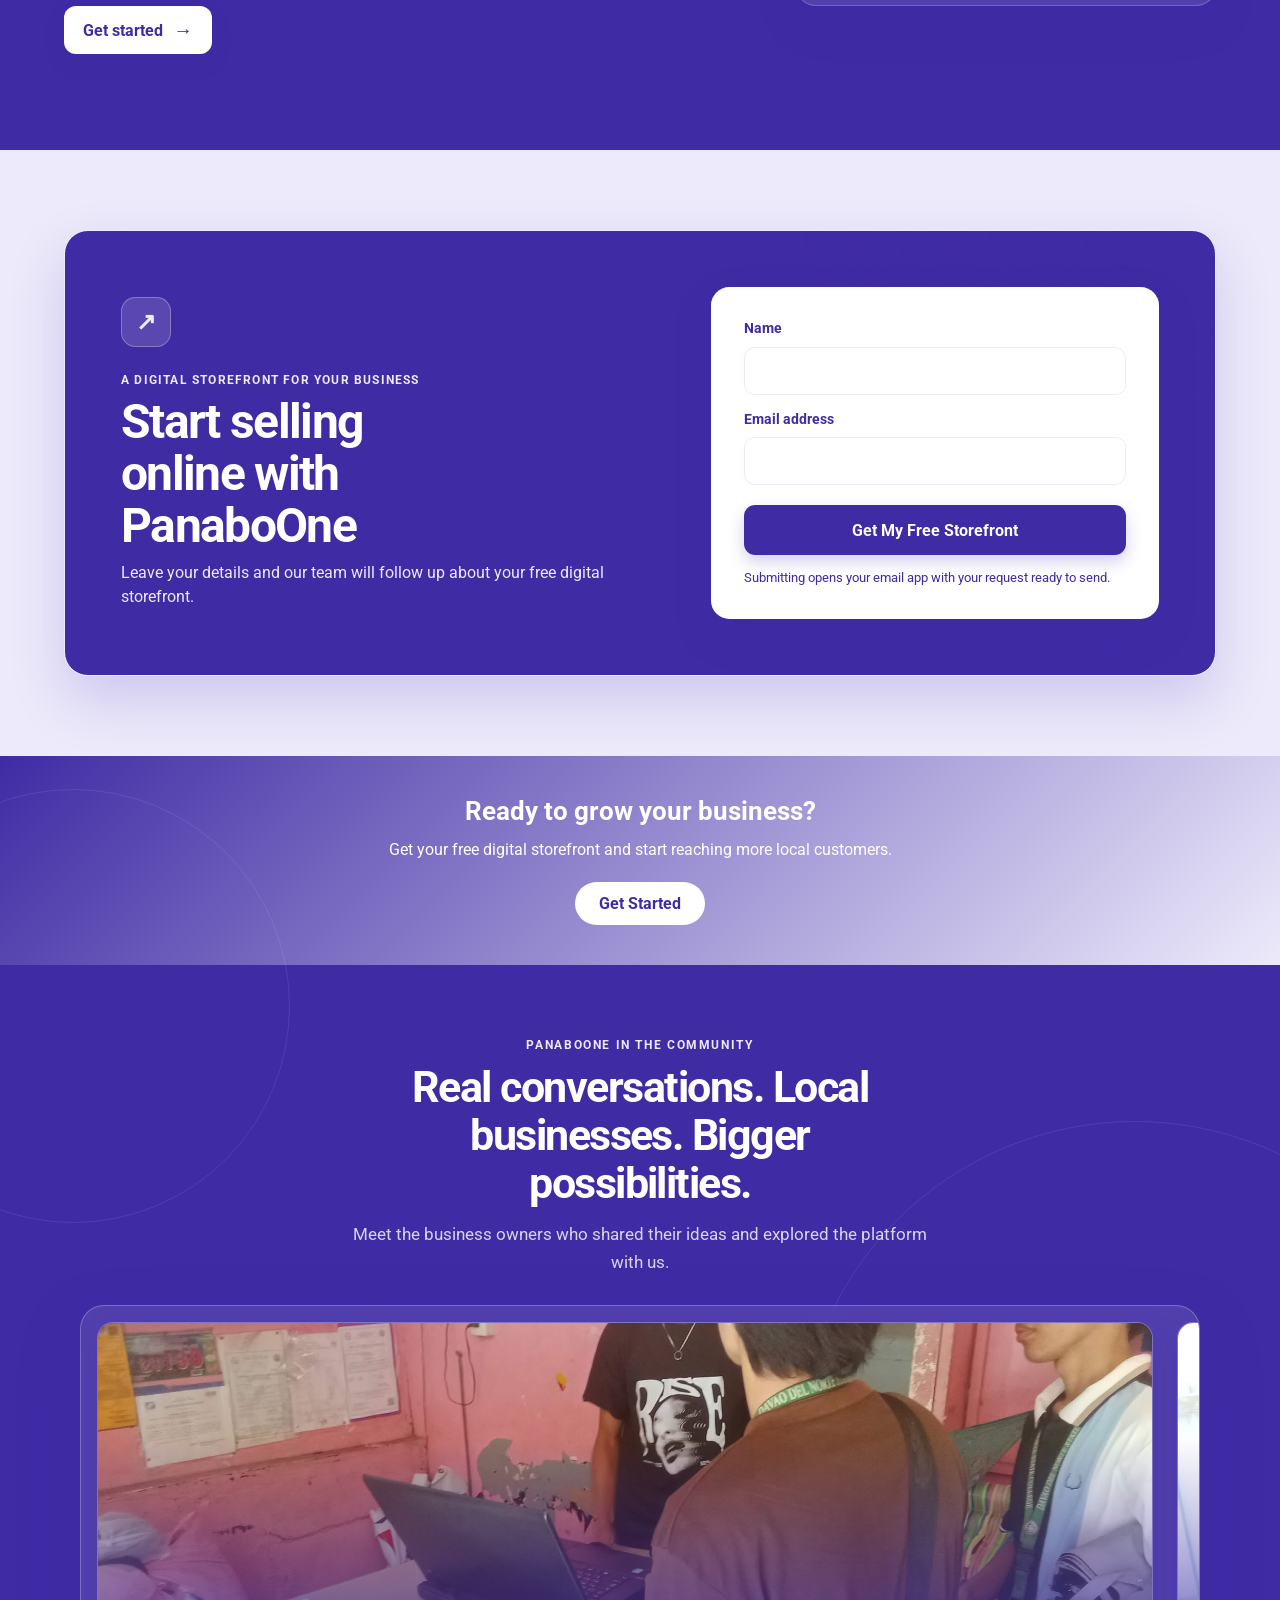
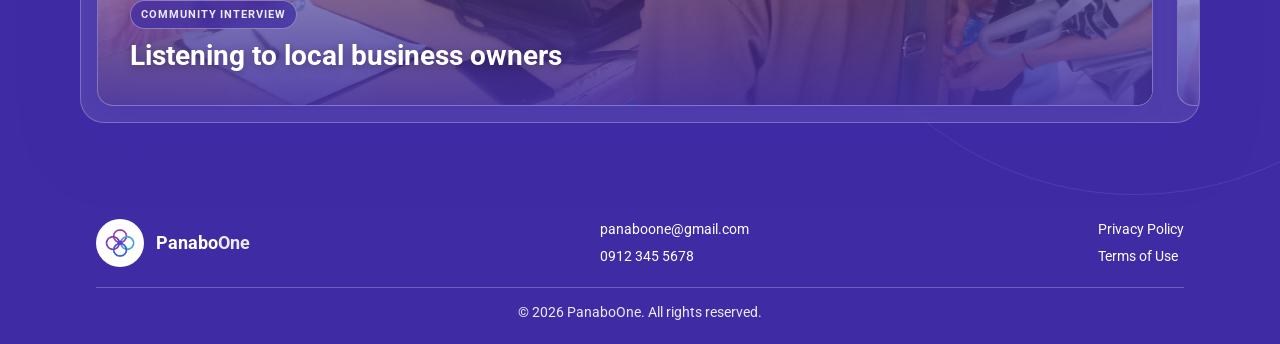
==== commit 43970648: "Initial commit for promotional vid" ====
--- a/index.html
+++ b/index.html
@@ -47,7 +47,7 @@
                     </p>
                     <div class="hero-actions">
                         <a href="https://panaboone.vercel.app/CreateAccount/createAccount.html" target="_blank" id="CTA-btn">Get Started</a>
-                        <a href="PanaboOne-Promotional/Demo/demo.html" class="demo-button">Watch the platform demo <span aria-hidden="true">&rarr;</span></a>
+                        <a href="./Demo/demo.html" class="demo-button">Watch the platform demo <span aria-hidden="true">&rarr;</span></a>
                         <a href="#services" class="hero-secondary-link">Explore our services <span aria-hidden="true">&rarr;</span></a>
                     </div>
                     <p class="hero-note">Made for small businesses in Panabo</p>
@@ -323,11 +323,11 @@
                 <a href="tel:+639123455678">0912 345 5678</a>
             </address>
             <nav class="footer-legal" aria-label="Legal">
-                <a href="PanaboOne-Promotional/Privacy-Terms/privacy-policy.html">Privacy Policy</a>
-                <a href="PanaboOne-Promotional/Privacy-Terms/terms-of-use.html">Terms of Use</a>
+                <a href="./Privacy-Terms/privacy-policy.html">Privacy Policy</a>
+                <a href="./Privacy-Terms/terms-of-use.html">Terms of Use</a>
             </nav>
         </div>
         <p class="footer-copyright">&copy; 2026 PanaboOne. All rights reserved.</p>
     </footer>
 </body>
-</html>+</html>
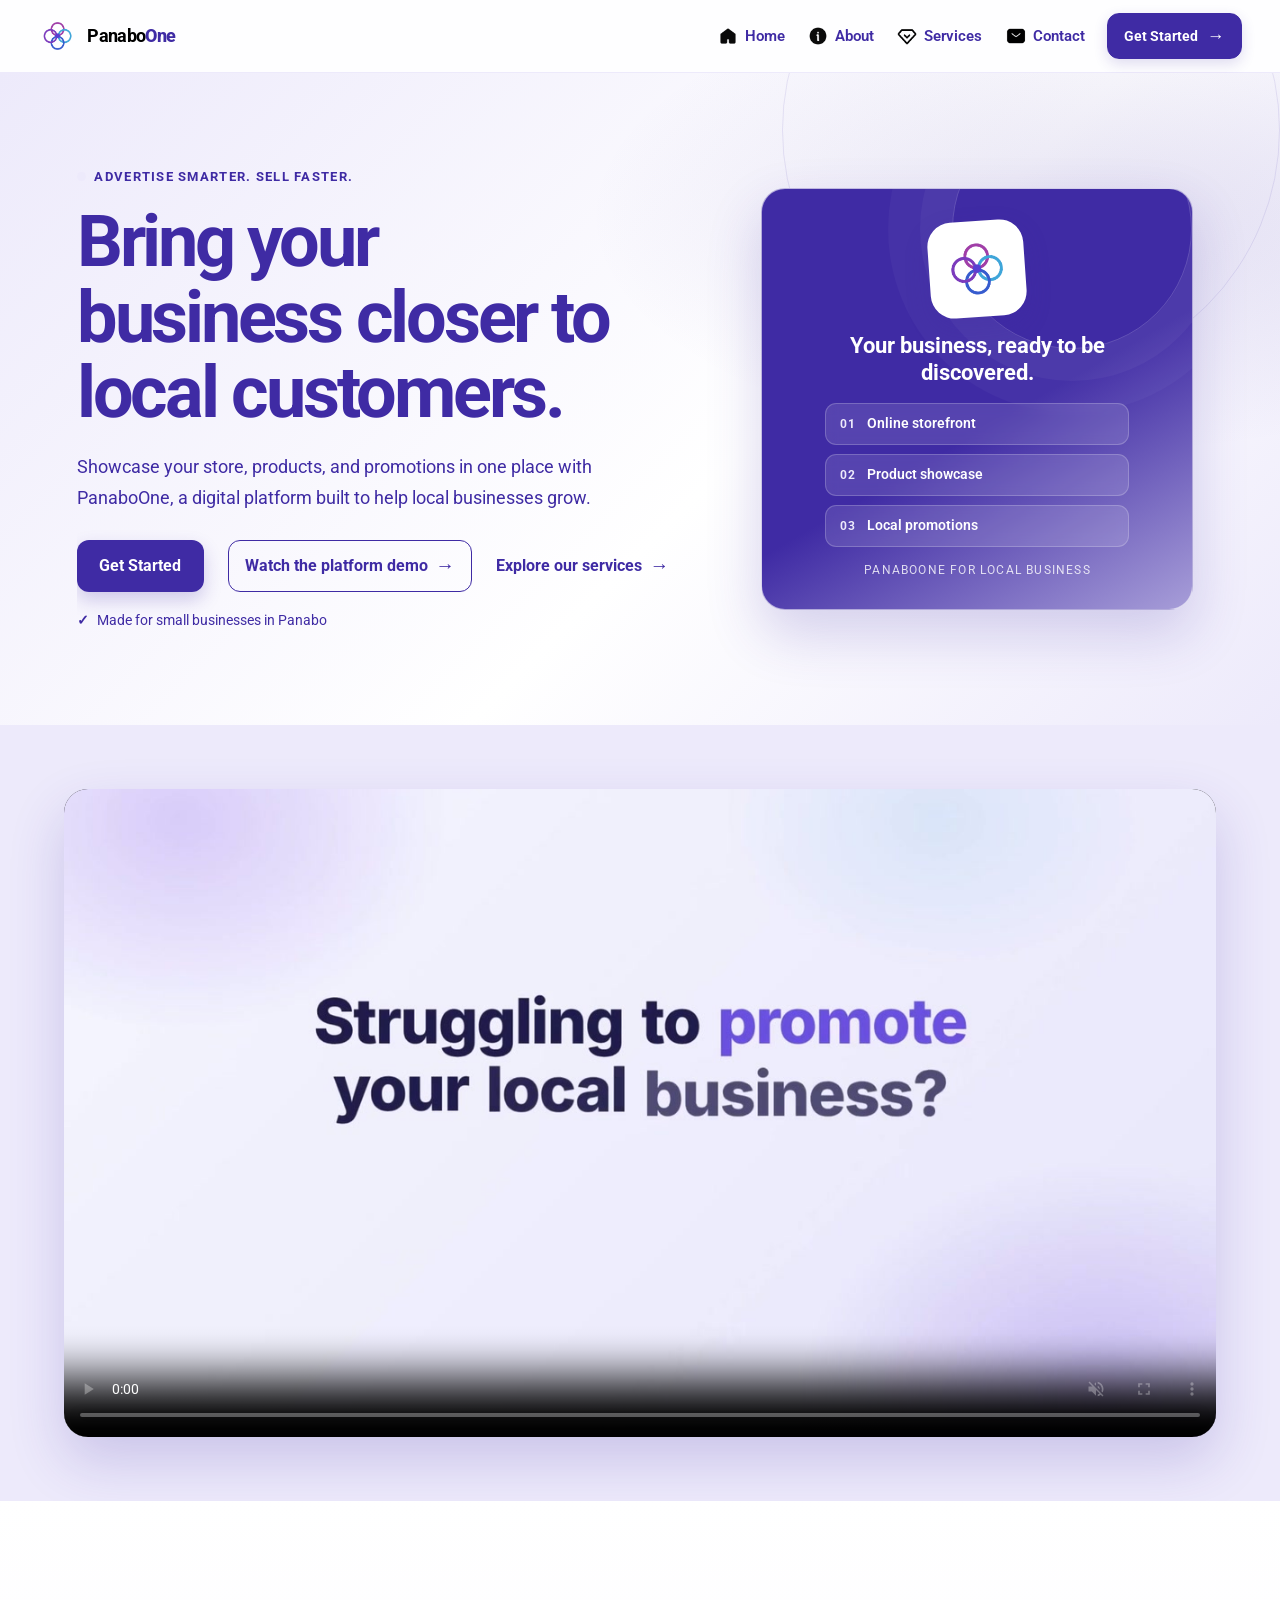
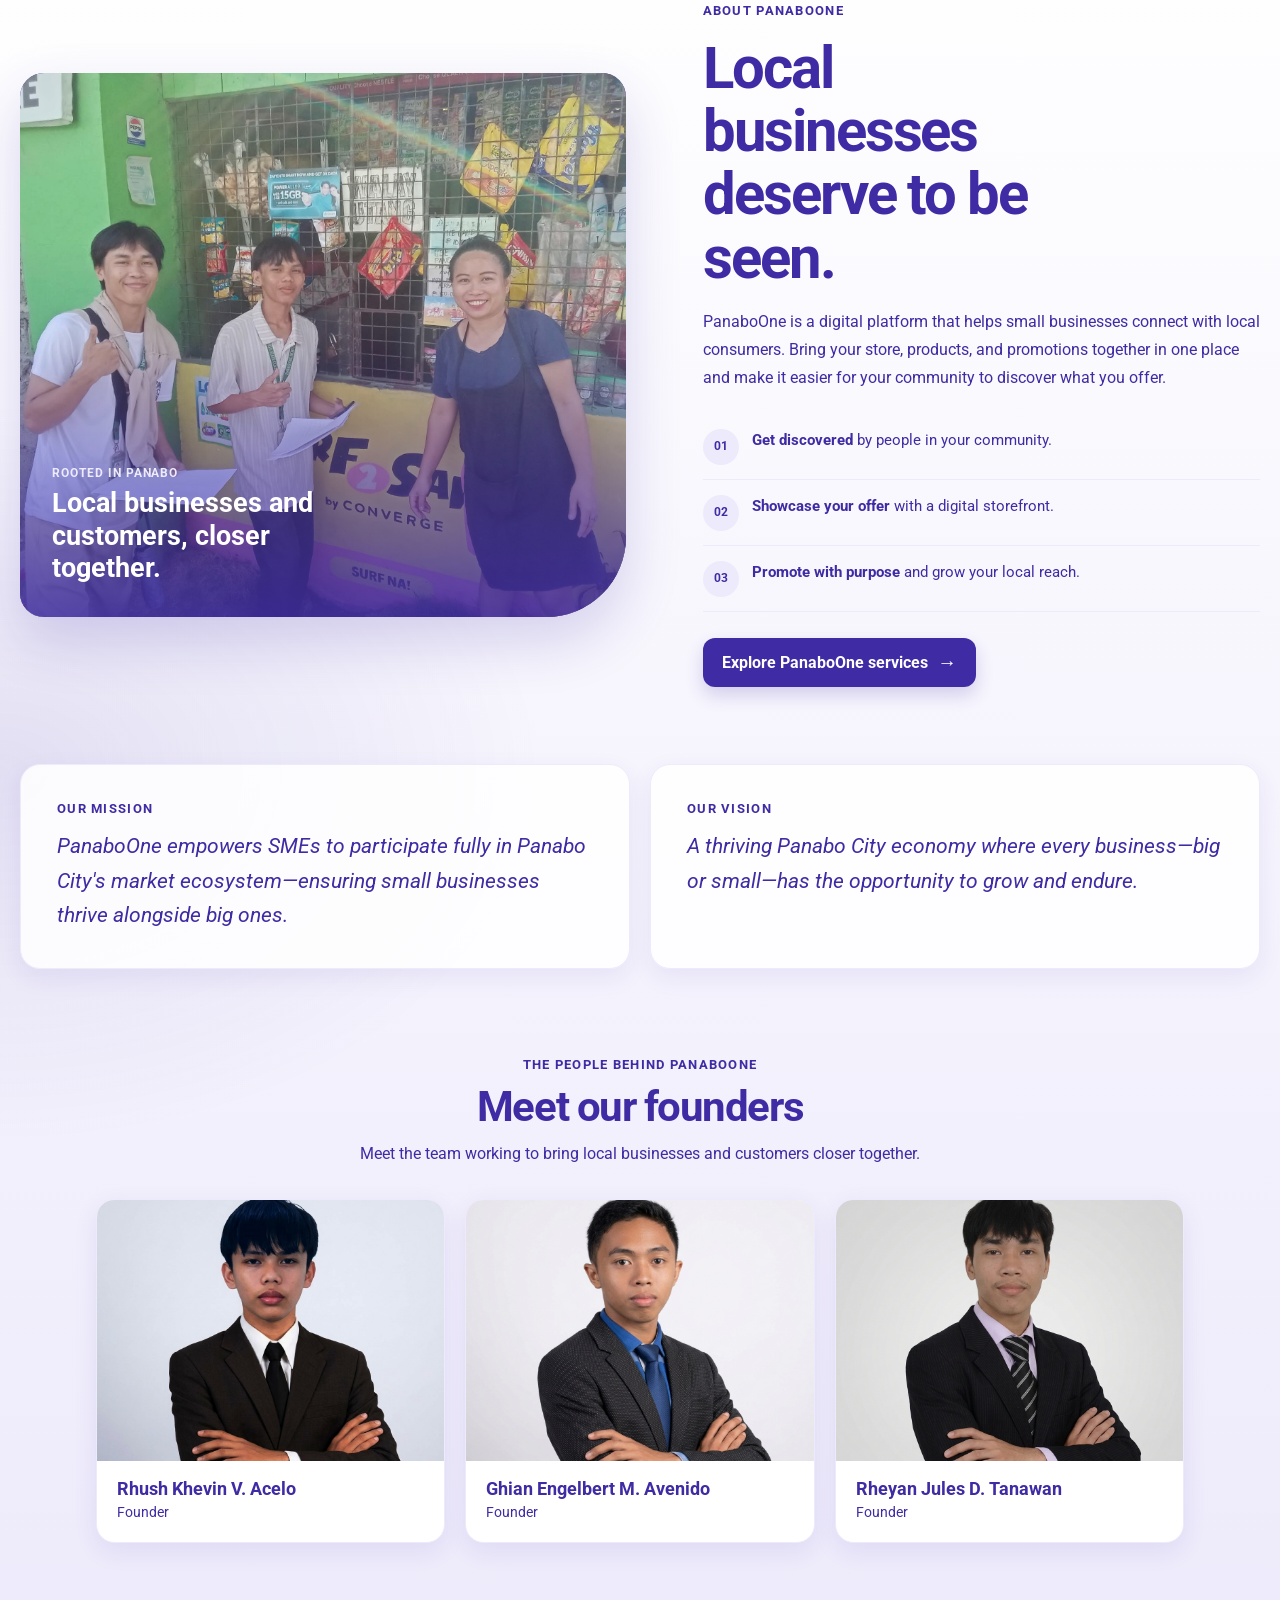
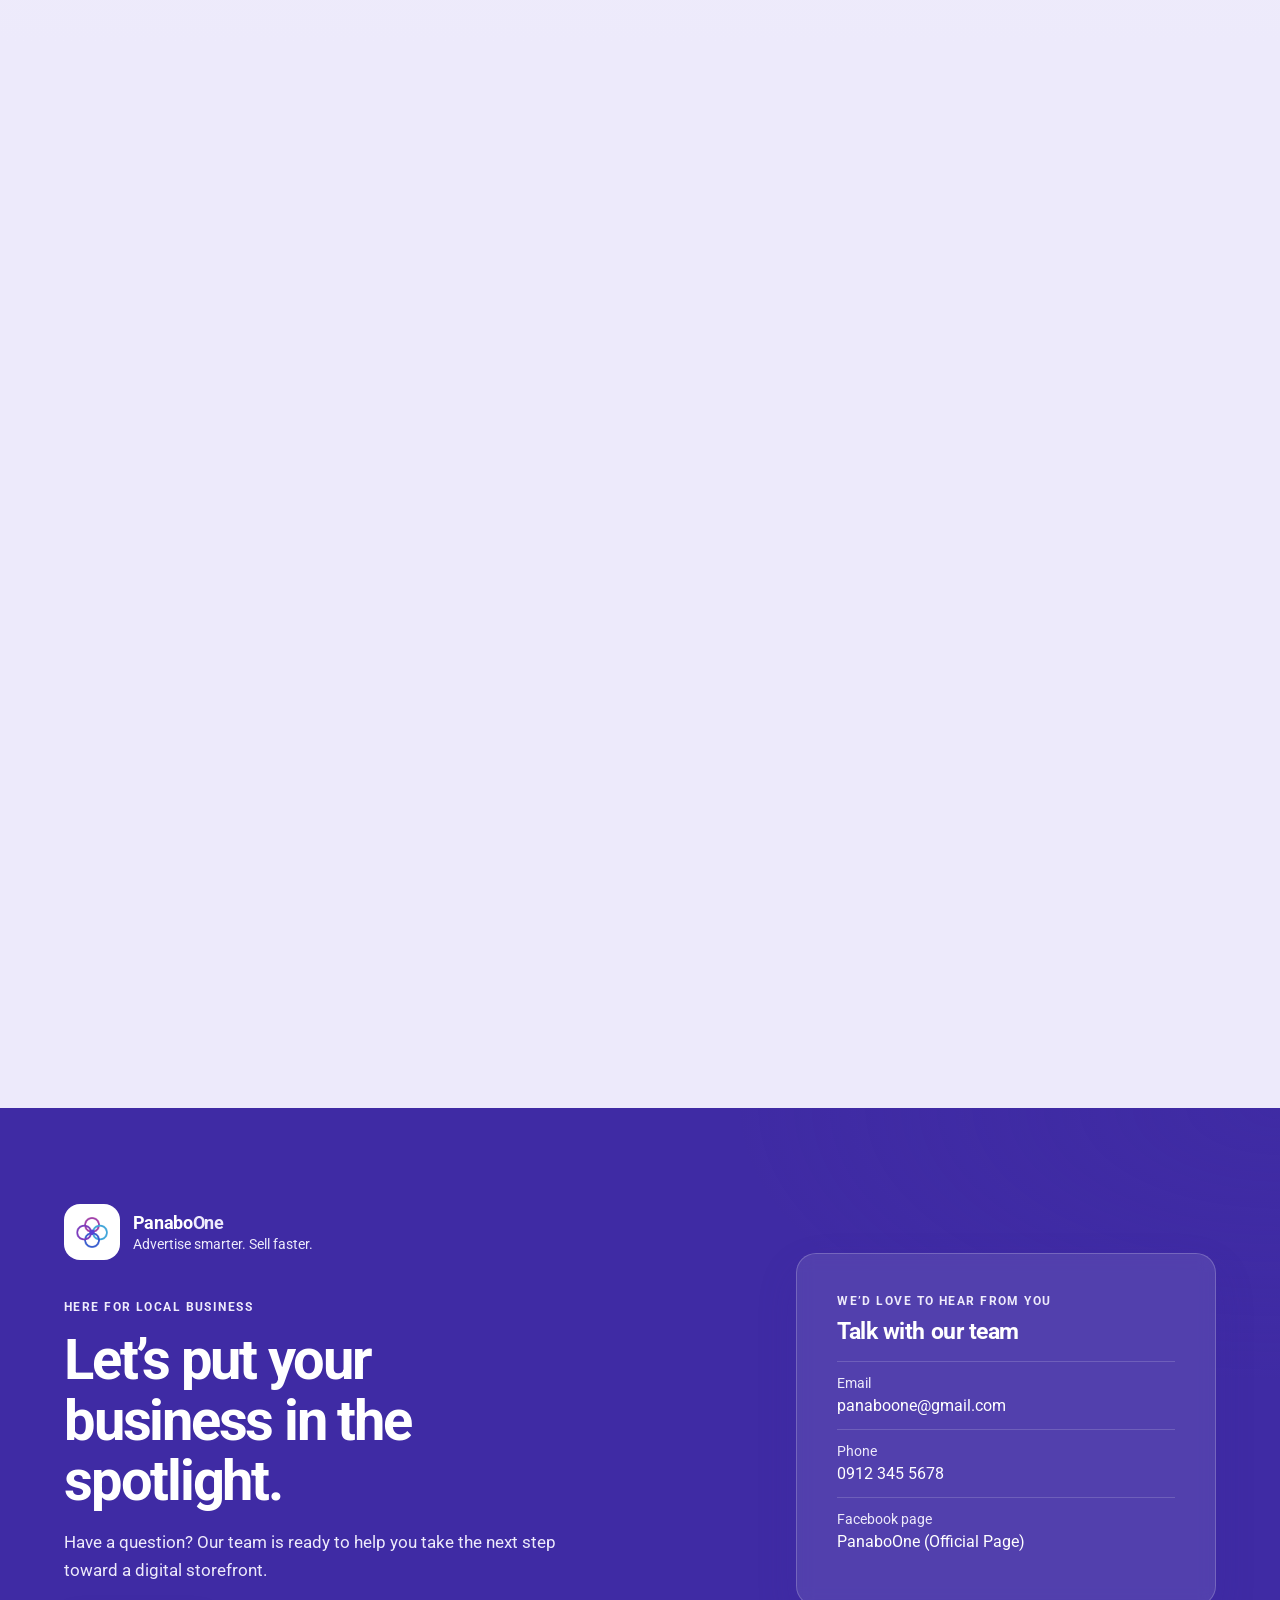
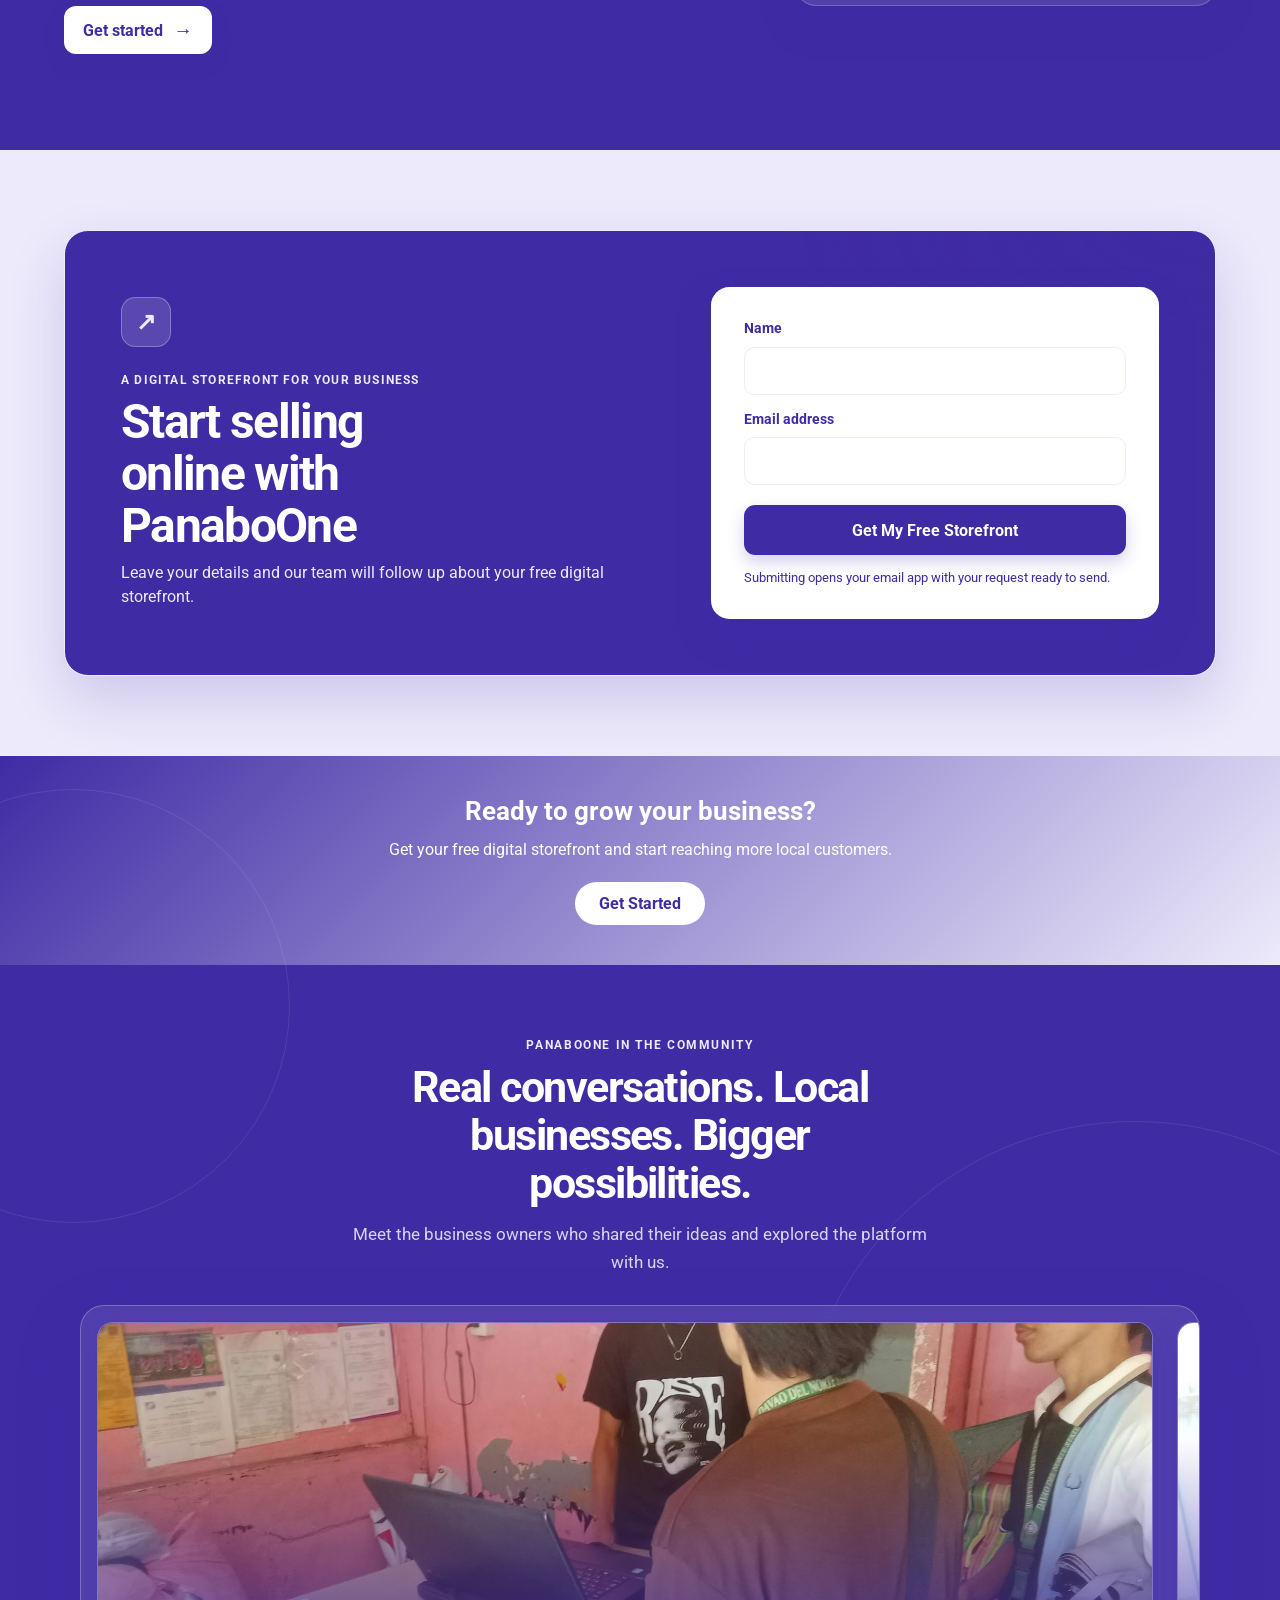
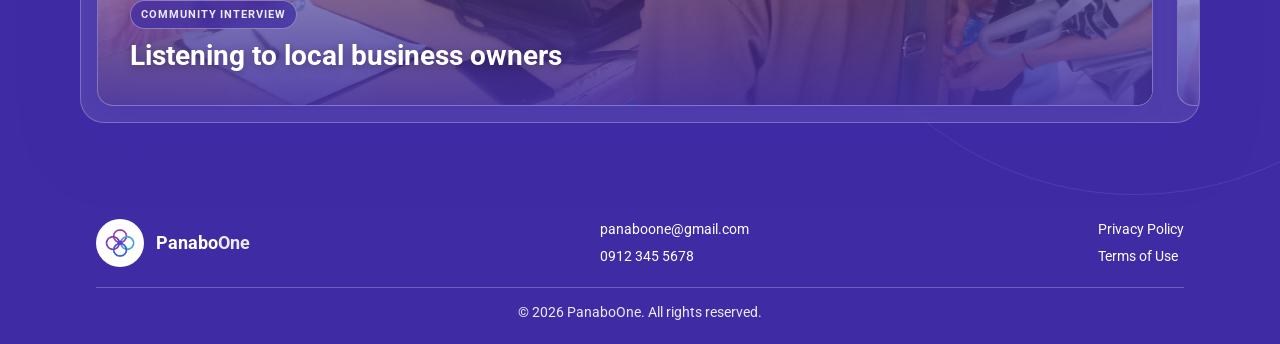
==== commit 03d13ad8: "Fix image not loading in service section" ====
--- a/index.html
+++ b/index.html
@@ -153,7 +153,7 @@
             <h1 >Services</h1>
             <div id="carousel-container" class="services-grid">
                 <div class="carousel-card">
-                    <img class="service-icons" src="/Assets/App Window.png" alt="e-commerce icon">
+                    <img class="service-icons" src="Assets/App Window.png" alt="e-commerce icon">
                     <div class="carousel-img-container">
                         <img  class="service-img" src="Assets/storefront.png" alt="e-commerce platform">
                     </div>
@@ -163,7 +163,7 @@
                     </div>
                 </div>
                 <div class="carousel-card">
-                    <img class="service-icons" src="/Assets/Ad Circle.png" alt="e-commerce icon">
+                    <img class="service-icons" src="Assets/Ad Circle.png" alt="e-commerce icon">
                     <div class="carousel-img-container">
                         <img  class="service-img" src="Assets/advertisements.png" alt="e-commerce platform">
                     </div>
@@ -173,7 +173,7 @@
                     </div>
                 </div>
                 <div class="carousel-card">
-                    <img class="service-icons" src="/Assets/Layout Collage.png" alt="e-commerce icon">
+                    <img class="service-icons" src="Assets/Layout Collage.png" alt="e-commerce icon">
                     <div class="carousel-img-container">
                         <img  class="service-img" src="Assets/Promotional-generation.png" alt="e-commerce platform">
                     </div>
@@ -183,7 +183,7 @@
                     </div>
                 </div>
                 <div class="carousel-card">
-                    <img class="service-icons" src="/Assets/Shopping Cart.png" alt="e-commerce icon">
+                    <img class="service-icons" src="Assets/Shopping Cart.png" alt="e-commerce icon">
                     <div class="carousel-img-container">
                         <img  class="service-img" src="Assets/product-list.png" alt="e-commerce platform">
                     </div>
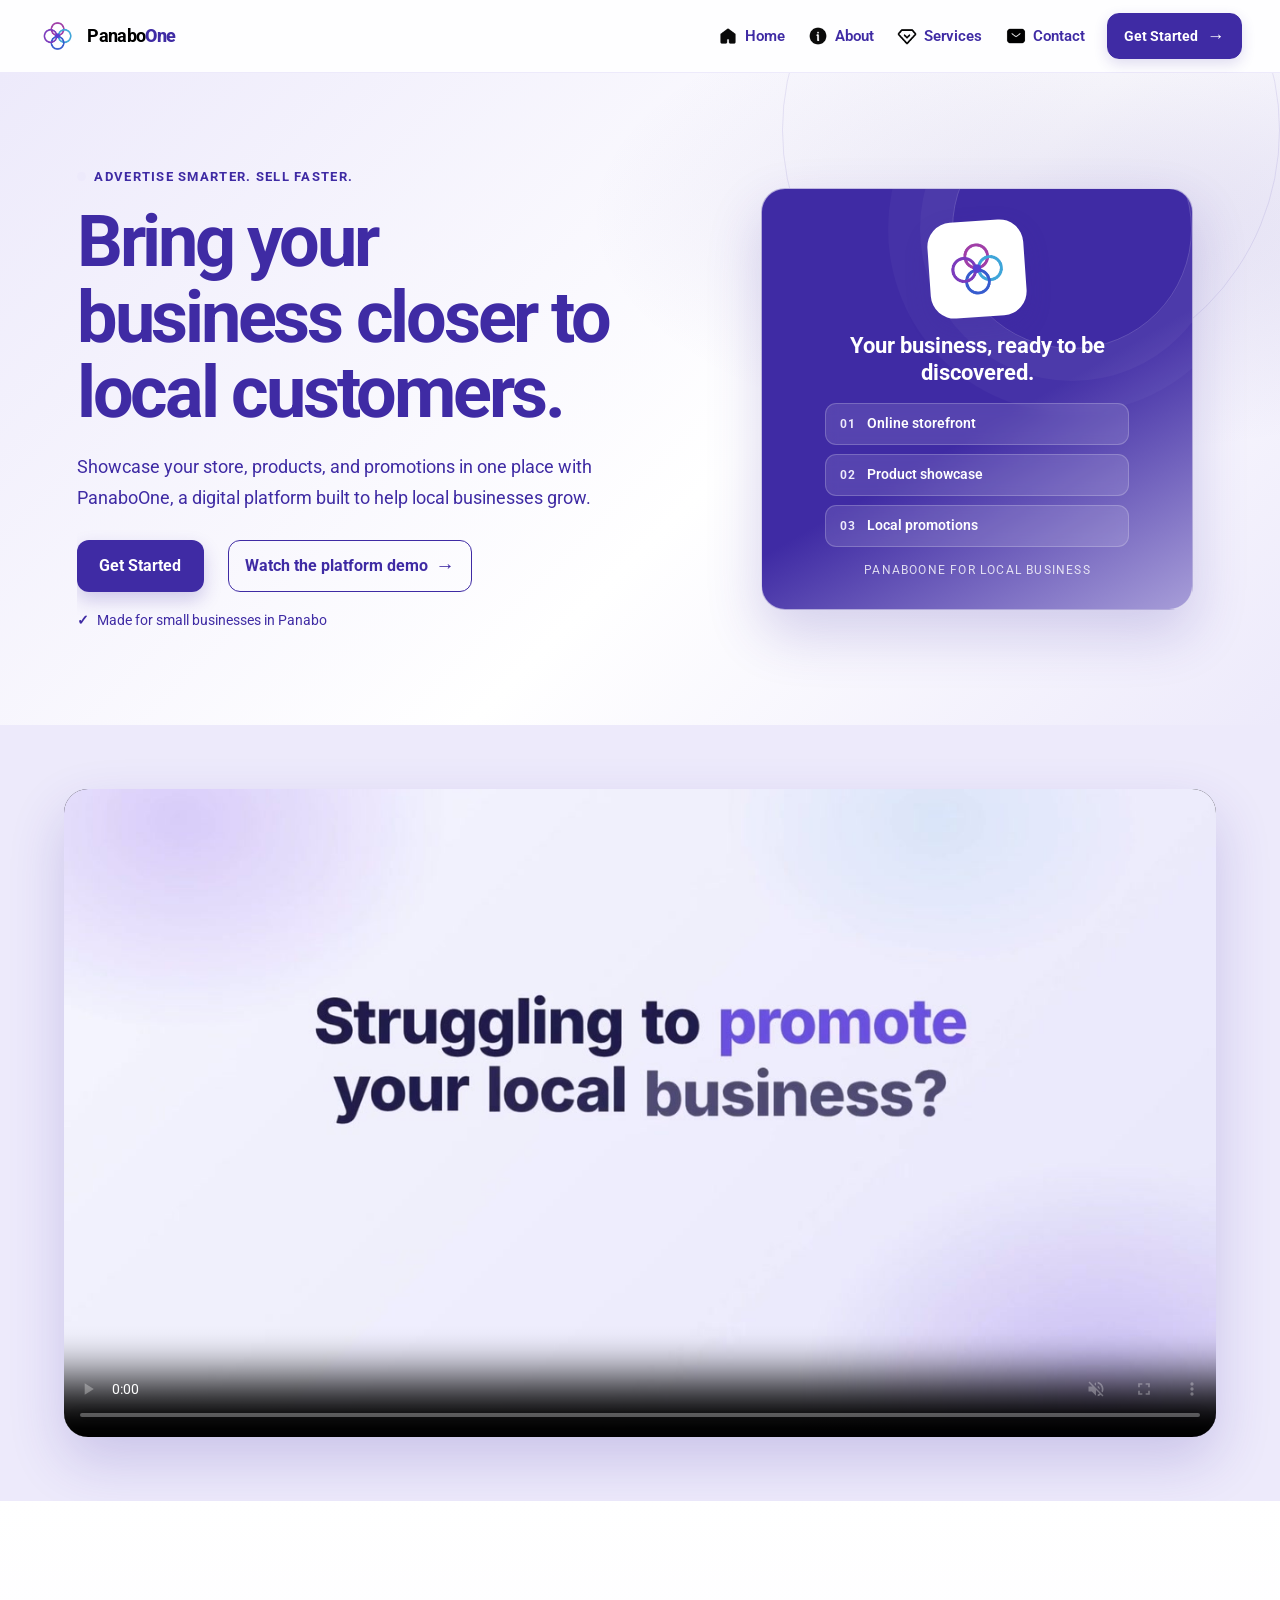
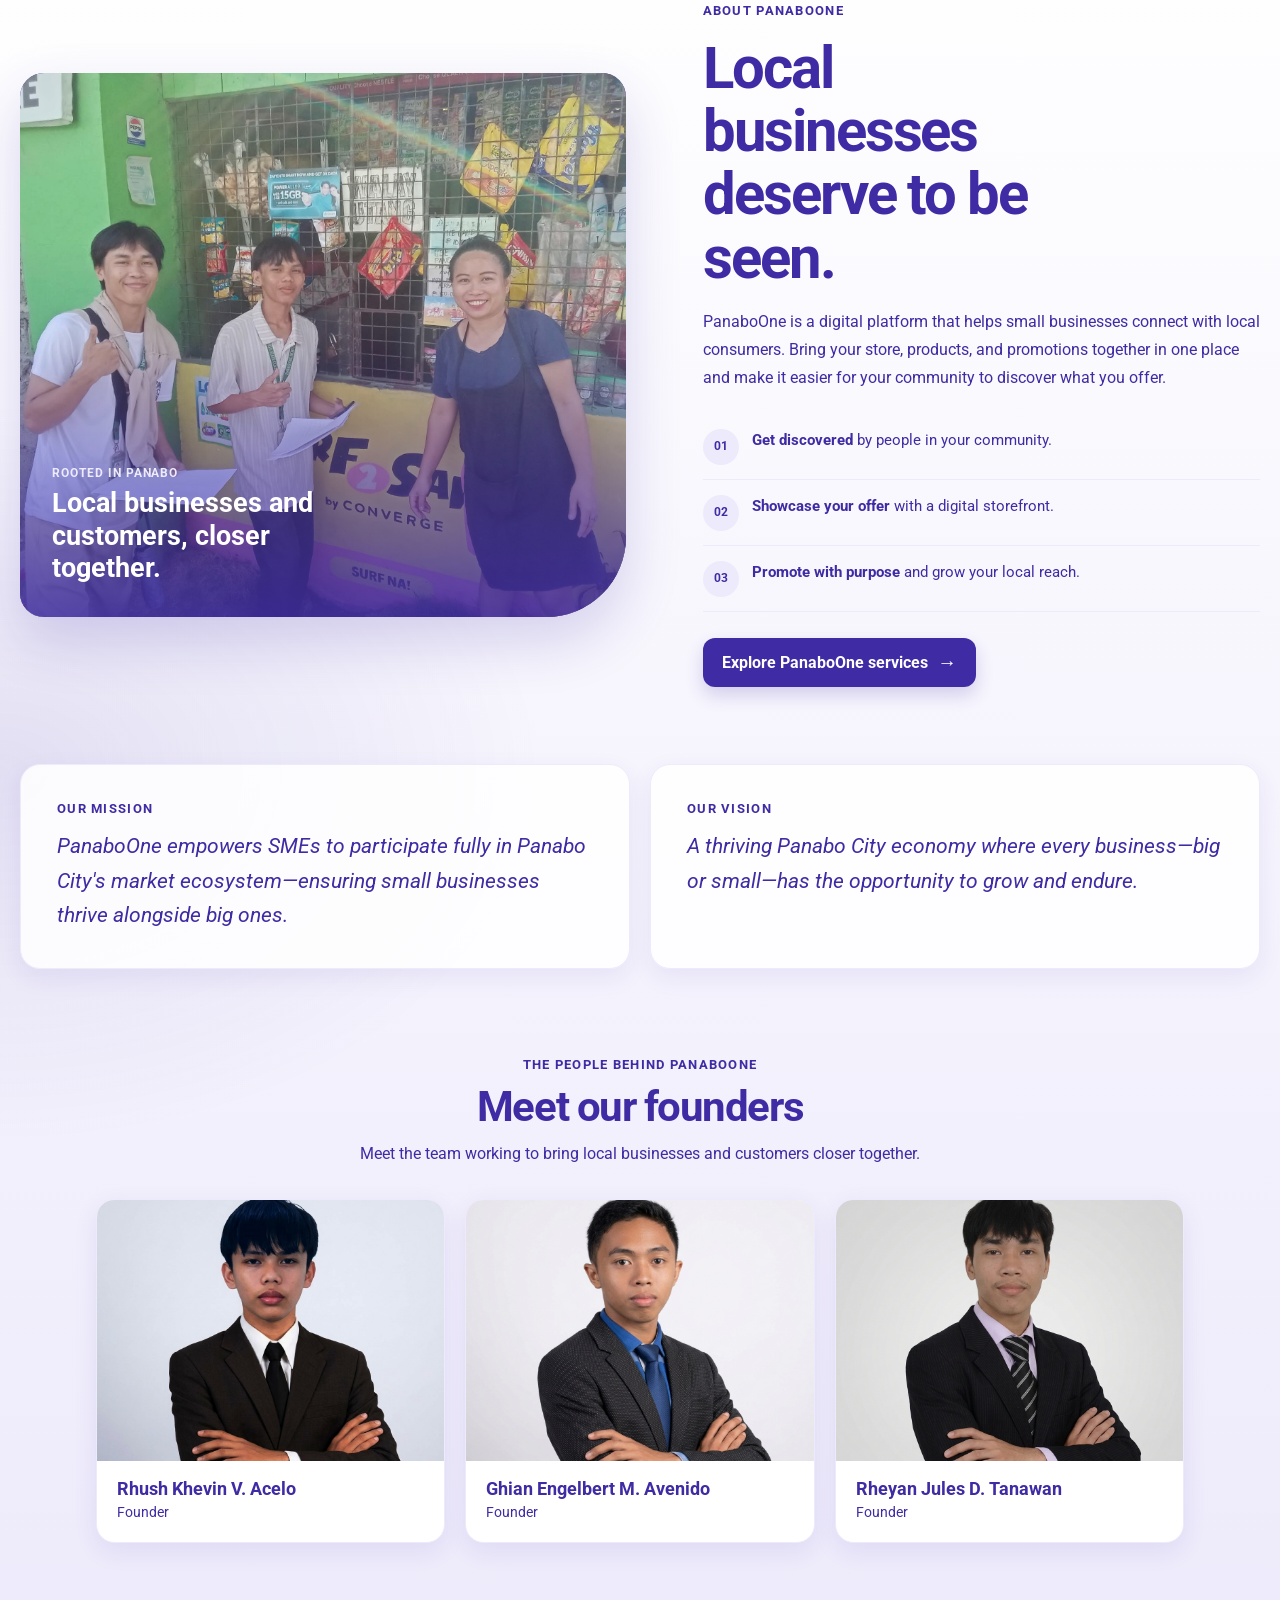
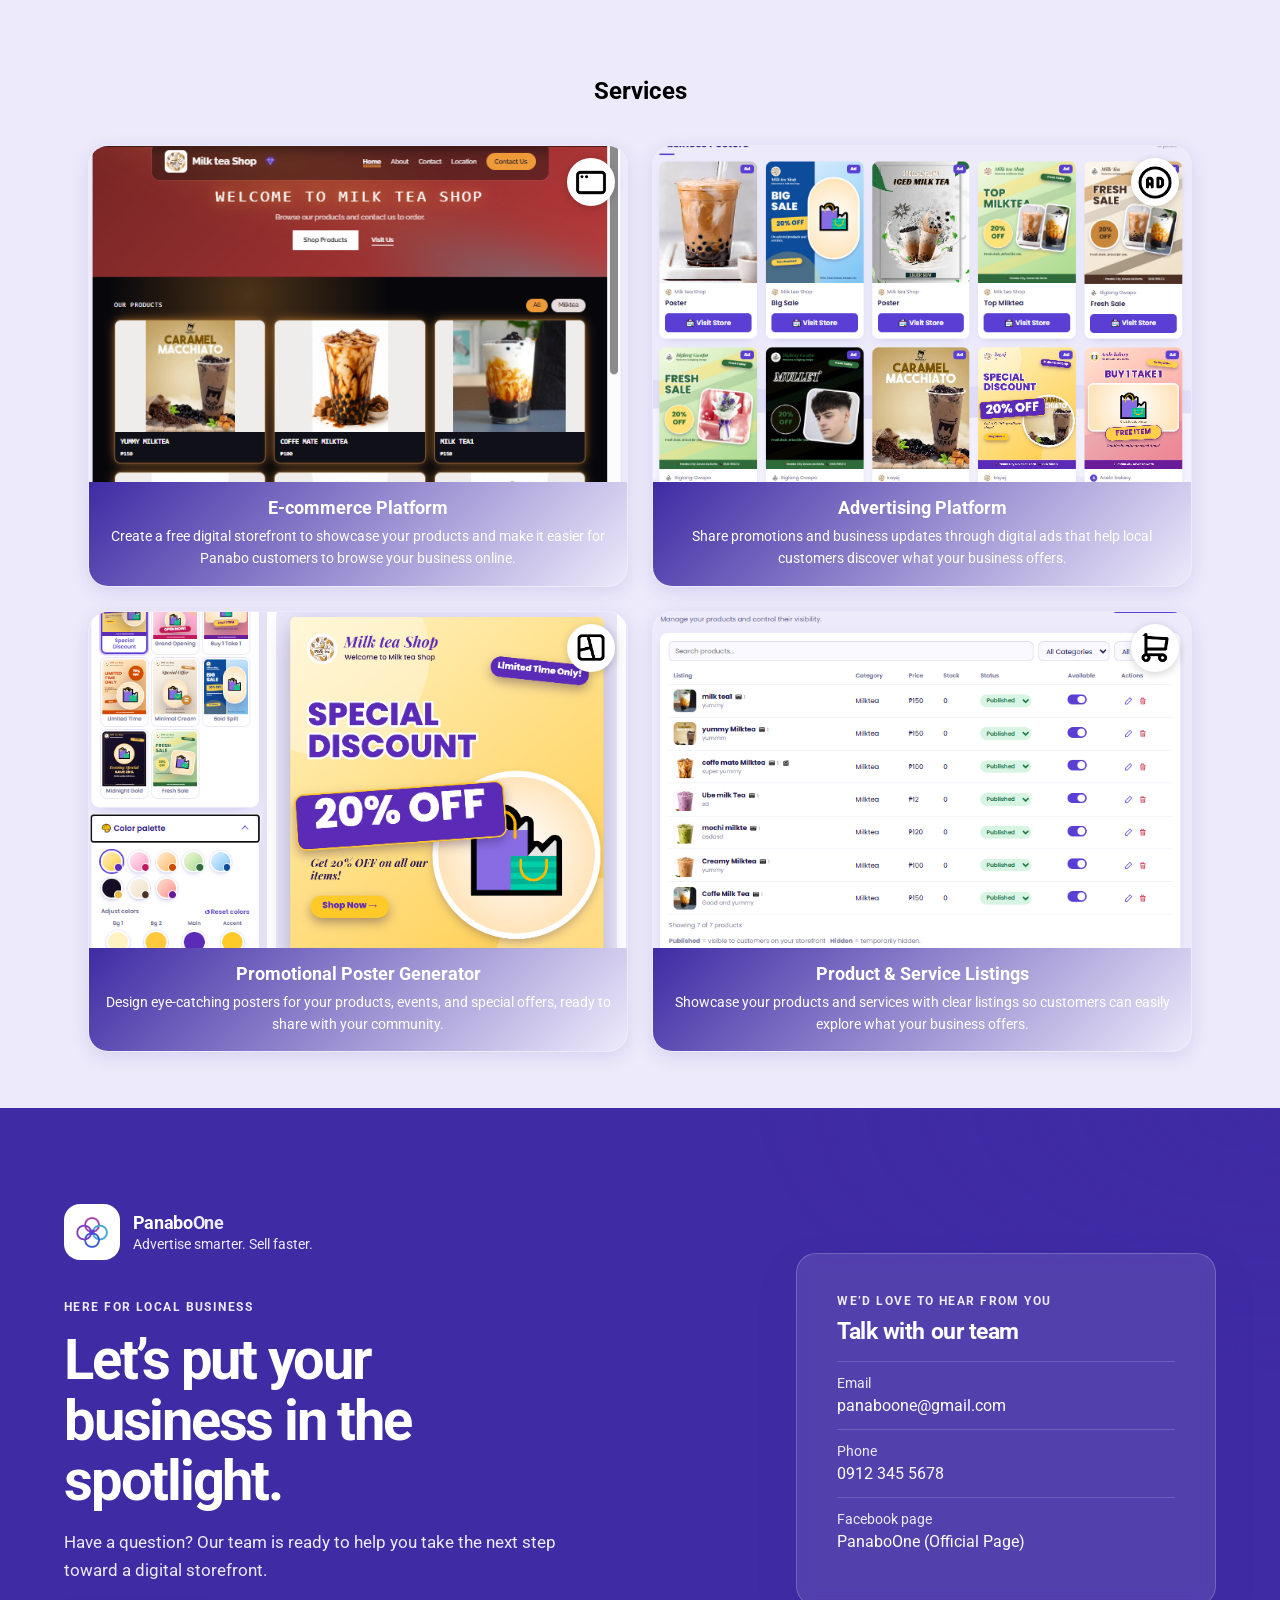
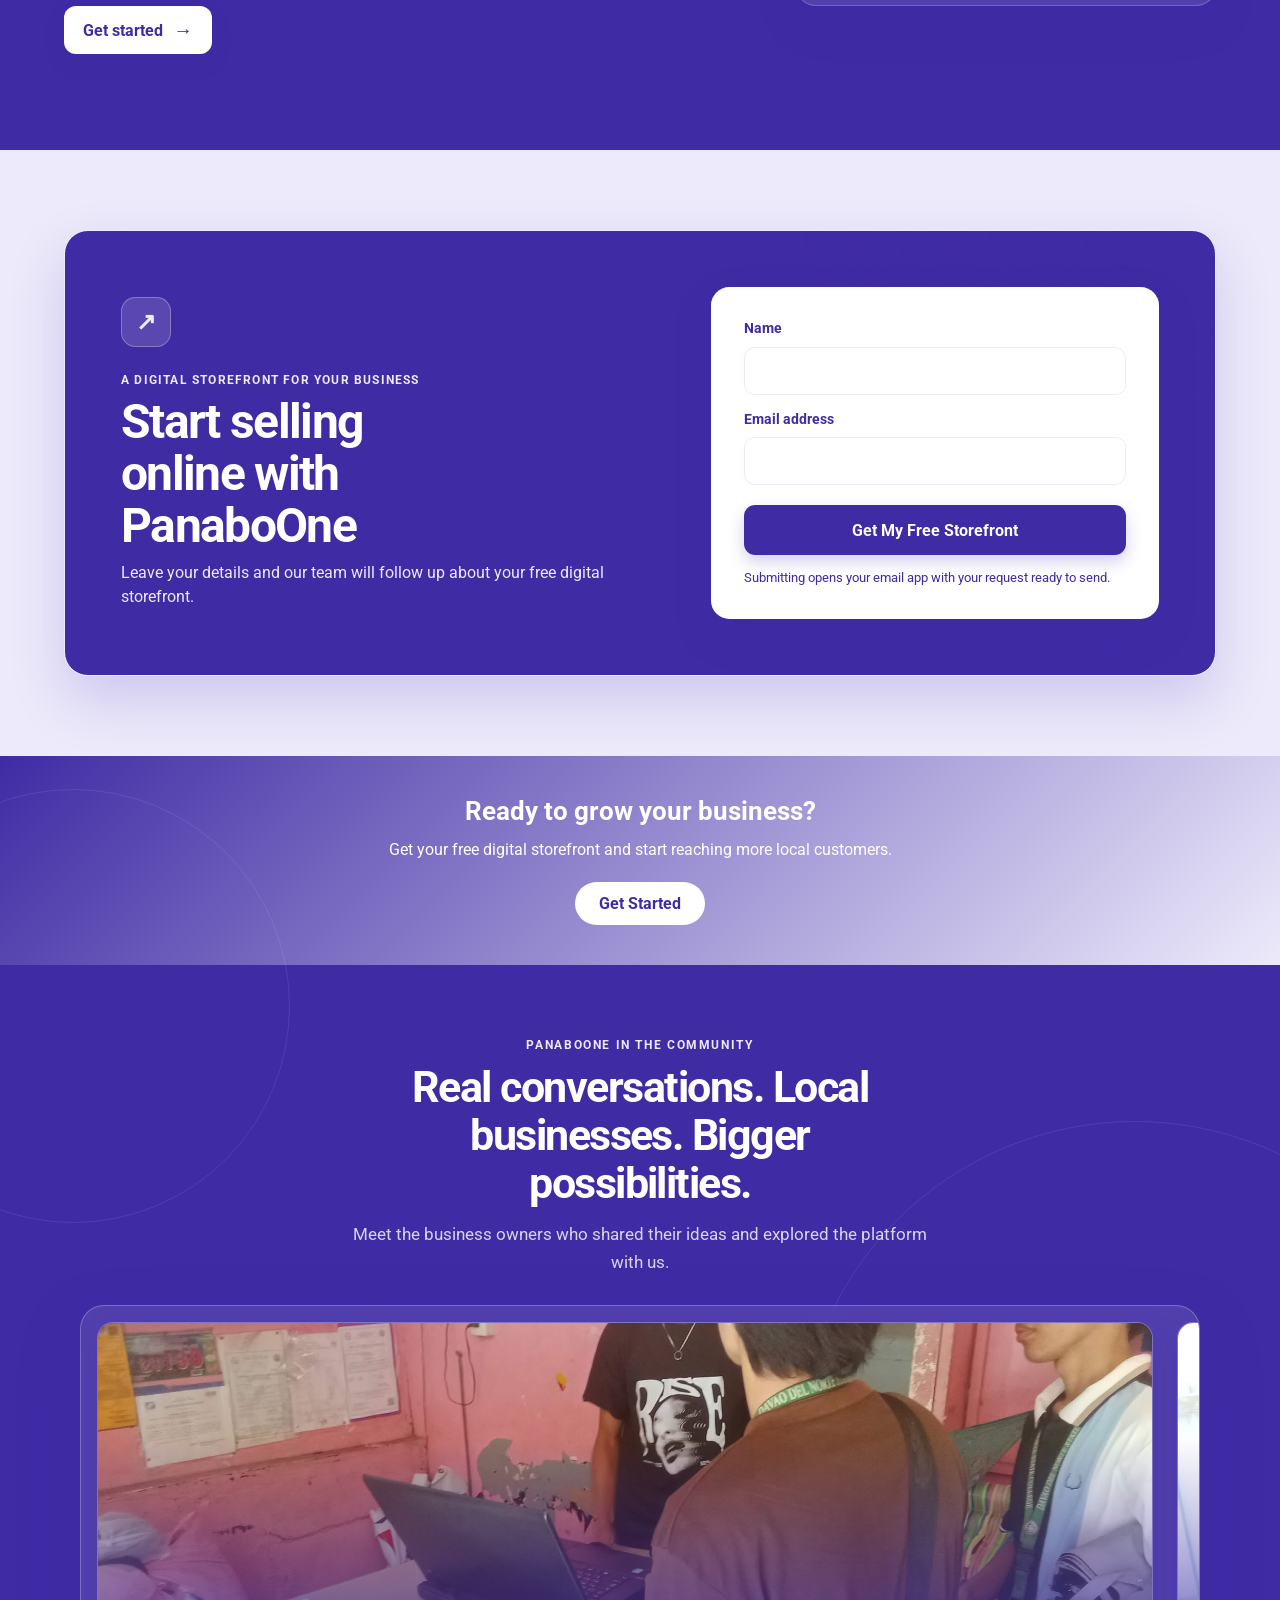
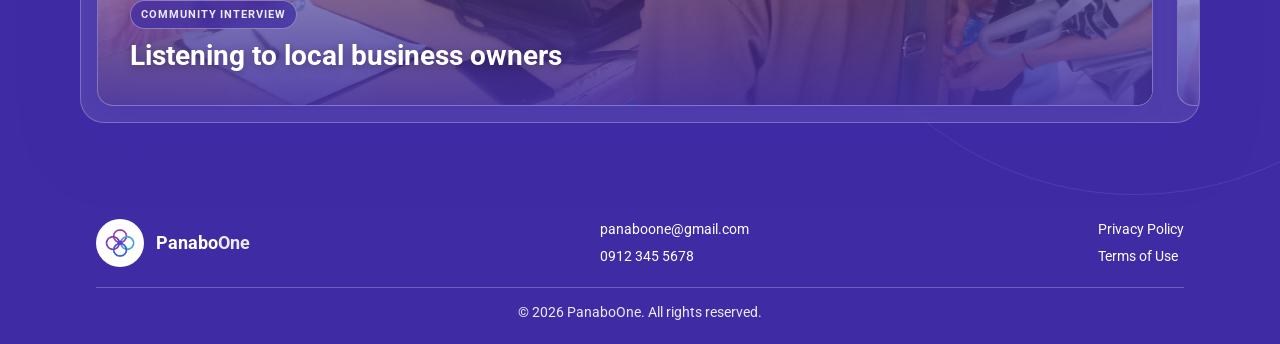
==== commit dce7c8a0: "Added: Comment for Debugging" ====
--- a/index.html
+++ b/index.html
@@ -9,35 +9,46 @@
 </head>
 <body>
     <header>
+        <!-- Navigation wrapper -->
         <div id="nav-container">
+            <!-- Brand link -->
             <a class="site-brand" href="#home" aria-label="PanaboOne home">
+                <!-- Brand logo -->
                 <img src="Assets/Logo-v2.png" alt="" id="logo">
                 <span style="font-family: Roboto; font-weight: bold; color: black;">Panabo<strong>One</strong></span>
             </a>
+            <!-- Navigation controls -->
             <div id="nav-menu-icon-container">
                 <nav id="nav" aria-label="Main navigation" aria-hidden="true">
+                    <!-- Navigation panel heading -->
                     <div class="nav-panel-heading">
                         <span>Explore PanaboOne</span>
                         <p>Discover how we help local businesses grow.</p>
                     </div>
                     <ul>
-                        <li><a href="#home"><img src="Assets/Home-icon.png" alt="">Home</a></li>
-                        <li><a href="#about"><img src="Assets/about-icon.png" alt="">About</a></li>
-                        <li><a href="#services"><img src="Assets/services-icon.png" alt="">Services</a></li>
-                        <li><a href="#contact"><img src="Assets/contact-icon.png" alt="">Contact</a></li>
+                        <li><a href="#home"><!-- Home icon --><img src="Assets/Home-icon.png" alt="">Home</a></li>
+                        <li><a href="#about"><!-- About icon --><img src="Assets/about-icon.png" alt="">About</a></li>
+                        <li><a href="#services"><!-- Services icon --><img src="Assets/services-icon.png" alt="">Services</a></li>
+                        <li><a href="#contact"><!-- Contact icon --><img src="Assets/contact-icon.png" alt="">Contact</a></li>
                     </ul>
                 </nav>
-                <a class="nav-cta" href="https://panaboone.vercel.app/CreateAccount/createAccount.html" target="_blank">Get Started <span aria-hidden="true">&rarr;</span></a>
+                <!-- Navigation call to action -->
+                <a class="nav-cta" href="https://yanyanui.github.io/PanaboOne/CreateAccount/createAccount.html" target="_blank">Get Started <span aria-hidden="true">&rarr;</span></a>
                 <button id="nav-btn" type="button" aria-label="Open navigation menu" aria-controls="nav" aria-expanded="false">
+                    <!-- Mobile menu icon -->
                     <img src="Assets/menu-icon-black.png" alt="" id="nav-menu-icon">
                 </button>
             </div>
         </div>
     </header>
+    <!-- Navigation overlay -->
     <button id="nav-overlay" type="button" aria-label="Close navigation menu" tabindex="-1" hidden></button>
     <main>
+        <!-- Home hero section -->
         <section id="home" class="sections">
+            <!-- Hero layout -->
             <div id="hero-cont">
+                <!-- Hero text -->
                 <div class="hero-copy">
                     <p class="hero-eyebrow">Advertise smarter. Sell faster.</p>
                     <h1>Bring your business closer to <span>local customers.</span></h1>
@@ -45,16 +56,22 @@
                         Showcase your store, products, and promotions in one place with PanaboOne,
                         a digital platform built to help local businesses grow.
                     </p>
+                    <!-- Hero actions -->
                     <div class="hero-actions">
-                        <a href="https://panaboone.vercel.app/CreateAccount/createAccount.html" target="_blank" id="CTA-btn">Get Started</a>
+                        <!-- Account link -->
+                        <a href="https://yanyanui.github.io/PanaboOne/CreateAccount/createAccount.html" target="_blank" id="CTA-btn">Get Started</a>
+                        <!-- Demo link -->
                         <a href="./Demo/demo.html" class="demo-button">Watch the platform demo <span aria-hidden="true">&rarr;</span></a>
-                        <a href="#services" class="hero-secondary-link">Explore our services <span aria-hidden="true">&rarr;</span></a>
                     </div>
                     <p class="hero-note">Made for small businesses in Panabo</p>
                 </div>
+                <!-- Hero visual -->
                 <div class="hero-visual" aria-label="Ways PanaboOne helps your business">
+                    <!-- Visual glow -->
                     <div class="hero-visual-glow"></div>
+                    <!-- Hero logo -->
                     <div class="hero-logo-wrap">
+                        <!-- Hero brand image -->
                         <img src="Assets/Logo-v2.png" alt="panaboOne logo">
                     </div>
                     <p class="hero-visual-title">Your business, ready to be discovered.</p>
@@ -66,6 +83,7 @@
                     <span class="hero-visual-tag">PanaboOne for local business</span>
                 </div>
             </div>  
+            <!-- Home video -->
             <div class="home-video-container">
                 <video
                     class="home-video-player"
@@ -82,15 +100,21 @@
             </div>
         </section>
 
+        <!-- About section -->
         <section id="about" class="sections">
+            <!-- About layout -->
             <div class="about-layout">
+                <!-- About image -->
                 <div class="about-visual">
+                    <!-- About team photo -->
                     <img src="Assets/inerview1.jpg" alt="PanaboOne team showcasing digital storefronts inside a local business">
+                    <!-- About image caption -->
                     <div class="about-visual-caption">
                         <span>Rooted in Panabo</span>
                         <strong>Local businesses and customers, closer together.</strong>
                     </div>
                 </div>
+                <!-- About text -->
                 <div class="about-copy">
                     <p class="about-eyebrow">About PanaboOne</p>
                     <h2>Local businesses deserve to be seen.</h2>
@@ -104,9 +128,11 @@
                         <li><span aria-hidden="true">02</span><span><strong>Showcase your offer</strong> with a digital storefront.</span></li>
                         <li><span aria-hidden="true">03</span><span><strong>Promote with purpose</strong> and grow your local reach.</span></li>
                     </ul>
+                    <!-- Services link -->
                     <a class="about-cta" href="#services">Explore PanaboOne services <span aria-hidden="true">&rarr;</span></a>
                 </div>
             </div>
+            <!-- Mission and vision -->
             <div class="about-purpose" aria-label="PanaboOne mission and vision">
                 <article class="purpose-card" aria-labelledby="mission-heading">
                     <h3 id="mission-heading">Our Mission</h3>
@@ -117,29 +143,38 @@
                     <p><em>A thriving Panabo City economy where every business—big or small—has the opportunity to grow and endure.</em></p>
                 </article>
             </div>
+            <!-- Founders section -->
             <div class="founders-section" aria-labelledby="founders-heading">
+                <!-- Founders heading -->
                 <div class="founders-heading">
                     <p class="about-eyebrow">The people behind PanaboOne</p>
                     <h2 id="founders-heading">Meet our founders</h2>
                     <p>Meet the team working to bring local businesses and customers closer together.</p>
                 </div>
+                <!-- Founders grid -->
                 <div class="founders-grid">
                     <article class="founder-card">
+                        <!-- Rhush Khevin portrait -->
                         <img src="Assets/founders-1.jpg" alt="Portrait of founder Adrian Santos" loading="lazy">
+                        <!-- Rhush Khevin details -->
                         <div class="founder-info">
                             <h3>Rhush Khevin V. Acelo</h3>
                             <p>Founder</p>
                         </div>
                     </article>
                     <article class="founder-card">
+                        <!-- Ghian Avenido portrait -->
                         <img src="Assets/founders-2.jpg" alt="Portrait of founder Camille Reyes" loading="lazy">
+                        <!-- Ghian Avenido details -->
                         <div class="founder-info">
                             <h3>Ghian Engelbert M. Avenido</h3>
                             <p>Founder</p>
                         </div>
                     </article>
                     <article class="founder-card">
+                        <!-- Rheyan Tanawan portrait -->
                         <img src="Assets/founders-3.jpg" alt="Portrait of founder Marco Villanueva" loading="lazy">
+                        <!-- Rheyan Tanawan details -->
                         <div class="founder-info">
                             <h3>Rheyan Jules D. Tanawan</h3>
                             <p>Founder</p>
@@ -149,44 +184,62 @@
             </div>
         </section>
 
+        <!-- Services section -->
         <section id="services">
             <h1 >Services</h1>
+            <!-- Services grid -->
             <div id="carousel-container" class="services-grid">
+                <!-- E-commerce service -->
                 <div class="carousel-card">
+                    <!-- E-commerce icon -->
                     <img class="service-icons" src="Assets/App Window.png" alt="e-commerce icon">
+                    <!-- E-commerce preview -->
                     <div class="carousel-img-container">
                         <img  class="service-img" src="Assets/storefront.png" alt="e-commerce platform">
                     </div>
+                    <!-- E-commerce details -->
                     <div class="carousel-description">
                         <h2>E-commerce Platform</h2>
                         <p>Create a free digital storefront to showcase your products and make it easier for Panabo customers to browse your business online.</p>
                     </div>
                 </div>
+                <!-- Advertising service -->
                 <div class="carousel-card">
+                    <!-- Advertising icon -->
                     <img class="service-icons" src="Assets/Ad Circle.png" alt="e-commerce icon">
+                    <!-- Advertising preview -->
                     <div class="carousel-img-container">
                         <img  class="service-img" src="Assets/advertisements.png" alt="e-commerce platform">
                     </div>
+                    <!-- Advertising details -->
                     <div class="carousel-description">
                         <h2>Advertising Platform</h2>
                         <p>Share promotions and business updates through digital ads that help local customers discover what your business offers.</p>
                     </div>
                 </div>
+                <!-- Poster generator service -->
                 <div class="carousel-card">
+                    <!-- Poster icon -->
                     <img class="service-icons" src="Assets/Layout Collage.png" alt="e-commerce icon">
+                    <!-- Poster preview -->
                     <div class="carousel-img-container">
                         <img  class="service-img" src="Assets/Promotional-generation.png" alt="e-commerce platform">
                     </div>
+                    <!-- Poster details -->
                     <div class="carousel-description">
                         <h2>Promotional Poster Generator</h2>
                         <p>Design eye-catching posters for your products, events, and special offers, ready to share with your community.</p>
                     </div>
                 </div>
+                <!-- Listings service -->
                 <div class="carousel-card">
+                    <!-- Listings icon -->
                     <img class="service-icons" src="Assets/Shopping Cart.png" alt="e-commerce icon">
+                    <!-- Listings preview -->
                     <div class="carousel-img-container">
                         <img  class="service-img" src="Assets/product-list.png" alt="e-commerce platform">
                     </div>
+                    <!-- Listings details -->
                     <div class="carousel-description">
                         <h2>Product &amp; Service Listings</h2>
                         <p>Showcase your products and services with clear listings so customers can easily explore what your business offers.</p>
@@ -196,11 +249,17 @@
 
         </section>
 
+        <!-- Contact section -->
         <section id="contact" aria-labelledby="contact-heading">
+            <!-- Contact layout -->
             <div class="contact-layout">
+                <!-- Contact introduction -->
                 <div class="contact-intro">
+                    <!-- Contact brand -->
                     <div class="contact-brand">
+                        <!-- Contact brand logo -->
                         <img src="Assets/Logo-v2.png" alt="">
+                        <!-- Contact brand name -->
                         <div>
                             <h2>Panabo<span>One</span></h2>
                             <p>Advertise smarter. Sell faster.</p>
@@ -209,22 +268,27 @@
                     <p class="contact-eyebrow">Here for local business</p>
                     <h2 id="contact-heading">Let’s put your business in the spotlight.</h2>
                     <p class="contact-description">Have a question? Our team is ready to help you take the next step toward a digital storefront.</p>
-                    <a class="contact-cta" href="https://panaboone.vercel.app/CreateAccount/createAccount.html" target="_blank">Get started <span aria-hidden="true">&rarr;</span></a>
-                </div>
+                    <!-- Contact call to action -->
+                    <a class="contact-cta" href="https://yanyanui.github.io/PanaboOne/CreateAccount/createAccount.html" target="_blank">Get started <span aria-hidden="true">&rarr;</span></a>
+                </div>
+                <!-- Contact details -->
                 <div class="contact-details">
                     <p class="contact-details-eyebrow">We’d love to hear from you</p>
                     <h3>Talk with our team</h3>
                     <ul>
                         <li>
                             <span>Email</span>
+                            <!-- Email link -->
                             <a href="mailto:panaboone@gmail.com">panaboone@gmail.com</a>
                         </li>
                         <li>
                             <span>Phone</span>
+                            <!-- Phone link -->
                             <a href="tel:+639123455678">0912 345 5678</a>
                         </li>
                         <li>
                             <span>Facebook page</span>
+                            <!-- Facebook link -->
                             <a href="https://www.facebook.com/profile.php?id=61596672921674" target="_blank"><p>PanaboOne (Official Page)</p></a>
                         </li>
                     </ul>
@@ -232,77 +296,100 @@
             </div>
         </section>
 
+        <!-- Lead capture section -->
         <section id="lead-capture" aria-labelledby="lead-capture-heading">
+            <!-- Lead capture copy -->
             <div class="lead-capture-copy">
                 <p class="lead-capture-eyebrow">A digital storefront for your business</p>
                 <h2 id="lead-capture-heading">Start selling online with PanaboOne</h2>
                 <p>Leave your details and our team will follow up about your free digital storefront.</p>
             </div>
             <form id="lead-form">
+                <!-- Name field -->
                 <label for="lead-name">Name</label>
                 <input id="lead-name" name="name" type="text" autocomplete="name" required>
 
+                <!-- Email field -->
                 <label for="lead-email">Email address</label>
                 <input id="lead-email" name="email" type="email" autocomplete="email" required>
 
+                <!-- Submit request -->
                 <button type="submit">Get My Free Storefront</button>
                 <p class="lead-form-note">Submitting opens your email app with your request ready to send.</p>
             </form>
         </section>
 
+        <!-- Final call to action -->
         <section id="final-cta" aria-labelledby="final-cta-heading">
             <h2 id="final-cta-heading">Ready to grow your business?</h2>
             <p>Get your free digital storefront and start reaching more local customers.</p>
-            <a href="https://panaboone.vercel.app/CreateAccount/createAccount.html" target="_blank">Get Started</a>
-        </section>
+            <!-- Final account link -->
+            <a href="https://yanyanui.github.io/PanaboOne/CreateAccount/createAccount.html" target="_blank">Get Started</a>
+        </section>
+        <!-- Community showcase -->
         <div class="home-cont">
+            <!-- Showcase heading -->
             <div class="showcase-heading">
                 <p class="showcase-eyebrow">PanaboOne in the community</p>
                 <h2>Real conversations. Local businesses. Bigger possibilities.</h2>
                 <p>Meet the business owners who shared their ideas and explored the platform with us.</p>
             </div>
+            <!-- Community carousel -->
             <div class="home-slideshow" id="home-slideshow" role="region" aria-label="PanaboOne interviews and platform testing" aria-roledescription="carousel">
+                <!-- Carousel track -->
                 <div class="slideshow-track">
+                    <!-- Primary slideshow set -->
                     <div class="slideshow-set">
                         <figure class="slideshow-slide">
+                            <!-- Community meeting -->
                             <img src="Assets/CV2.jpg" alt="Community members meeting with the PanaboOne team">
                             <figcaption><span>Community interview</span>Listening to local business owners</figcaption>
                         </figure>
                         <figure class="slideshow-slide">
+                            <!-- Platform viewing -->
                             <img src="Assets/CV10.jpg" alt="Community members viewing the PanaboOne platform">
                             <figcaption><span>Platform walkthrough</span>Exploring PanaboOne together</figcaption>
                         </figure>
                         <figure class="slideshow-slide">
+                            <!-- Laptop feedback -->
                             <img src="Assets/CV6.jpg" alt="A community member using a laptop during a PanaboOne visit">
                             <figcaption><span>Local user feedback</span>Ideas that help shape the experience</figcaption>
                         </figure>
                         <figure class="slideshow-slide">
+                            <!-- Community demo -->
                             <img src="Assets/CV3.jpg" alt="The PanaboOne team speaking with community members">
                             <figcaption><span>Community demo</span>Bringing local businesses online</figcaption>
                         </figure>
                         <figure class="slideshow-slide">
+                            <!-- Promotional image -->
                             <img src="Assets/promote-img.jpg" alt="PanaboOne promotional image featuring local businesses">
                             <figcaption><span>Made for Panabo</span>A brighter way to be discovered</figcaption>
                         </figure>
                     </div>
+                    <!-- Repeated slideshow set -->
                     <div class="slideshow-set" aria-hidden="true">
                         <figure class="slideshow-slide">
+                            <!-- Repeated community meeting -->
                             <img src="Assets/CV2.jpg" alt="">
                             <figcaption><span>Community interview</span>Listening to local business owners</figcaption>
                         </figure>
                         <figure class="slideshow-slide">
+                            <!-- Repeated platform viewing -->
                             <img src="Assets/CV10.jpg" alt="">
                             <figcaption><span>Platform walkthrough</span>Exploring PanaboOne together</figcaption>
                         </figure>
                         <figure class="slideshow-slide">
+                            <!-- Repeated laptop feedback -->
                             <img src="Assets/CV6.jpg" alt="">
                             <figcaption><span>Local user feedback</span>Ideas that help shape the experience</figcaption>
                         </figure>
                         <figure class="slideshow-slide">
+                            <!-- Repeated community demo -->
                             <img src="Assets/CV3.jpg" alt="">
                             <figcaption><span>Community demo</span>Bringing local businesses online</figcaption>
                         </figure>
                         <figure class="slideshow-slide">
+                            <!-- Repeated promotional image -->
                             <img src="Assets/promote-img.jpg" alt="">
                             <figcaption><span>Made for Panabo</span>A brighter way to be discovered</figcaption>
                         </figure>
@@ -313,17 +400,26 @@
     </main>
     <script src="index.js"></script>
     <footer id="site-footer">
+        <!-- Footer main content -->
         <div class="footer-main">
+            <!-- Footer brand link -->
             <a class="footer-brand" href="#home" aria-label="PanaboOne home">
+                <!-- Footer brand logo -->
                 <img src="Assets/Logo-v2.png" alt="">
                 <strong>Panabo<span>One</span></strong>
             </a>
+            <!-- Footer contact links -->
             <address class="footer-contact">
+                <!-- Footer email link -->
                 <a href="mailto:panaboone@gmail.com">panaboone@gmail.com</a>
+                <!-- Footer phone link -->
                 <a href="tel:+639123455678">0912 345 5678</a>
             </address>
+            <!-- Footer legal links -->
             <nav class="footer-legal" aria-label="Legal">
+                <!-- Privacy policy link -->
                 <a href="./Privacy-Terms/privacy-policy.html">Privacy Policy</a>
+                <!-- Terms of use link -->
                 <a href="./Privacy-Terms/terms-of-use.html">Terms of Use</a>
             </nav>
         </div>
--- a/index.css
+++ b/index.css
@@ -1,3 +1,4 @@
+/* Global reset */
 *{
     box-sizing: border-box;
     margin: 0;
@@ -17,6 +18,7 @@
 }
 
 
+/* Header */
 header{
     display: flex;
     align-items: center;
@@ -261,7 +263,7 @@
         height: 1.25rem;
     }
 }
-/*First Section Hero or Homepage*/
+/* Home hero section */
 #home{
     width: 100%;
     height: auto;
@@ -544,6 +546,7 @@
         width: 100%;
     }
 }
+/* Community showcase */
 .home-cont{
     position: relative;
     isolation: isolate;
@@ -737,6 +740,7 @@
 
 /*About Section*/
 
+/* About section */
 #about{
     position: relative;
     padding: clamp(3.5rem, 8vw, 7rem) 1.25rem;
@@ -990,6 +994,7 @@
     }
 }
 
+/* Services section */
 #services{
     display: flex;
     flex-direction: column;
@@ -1110,6 +1115,7 @@
         transform: none;
     }
 }
+/* Contact section */
 #contact{
     position: relative;
     isolation: isolate;
@@ -1260,6 +1266,7 @@
     }
 }
 
+/* Lead capture section */
 #lead-capture{
     position: relative;
     isolation: isolate;
@@ -1392,6 +1399,7 @@
     }
 }
 
+/* Final call to action */
 #final-cta{
     display: flex;
     flex-direction: column;
@@ -1424,6 +1432,7 @@
     background: #edeafb;
 }
 
+/* Footer */
 #site-footer{
     padding: 1.5rem;
     background: #3f2ba4;
@@ -1504,6 +1513,7 @@
     }
 }
 
+/* Policy pages */
 body.policy-theme{
     background: #edeafb;
 }
